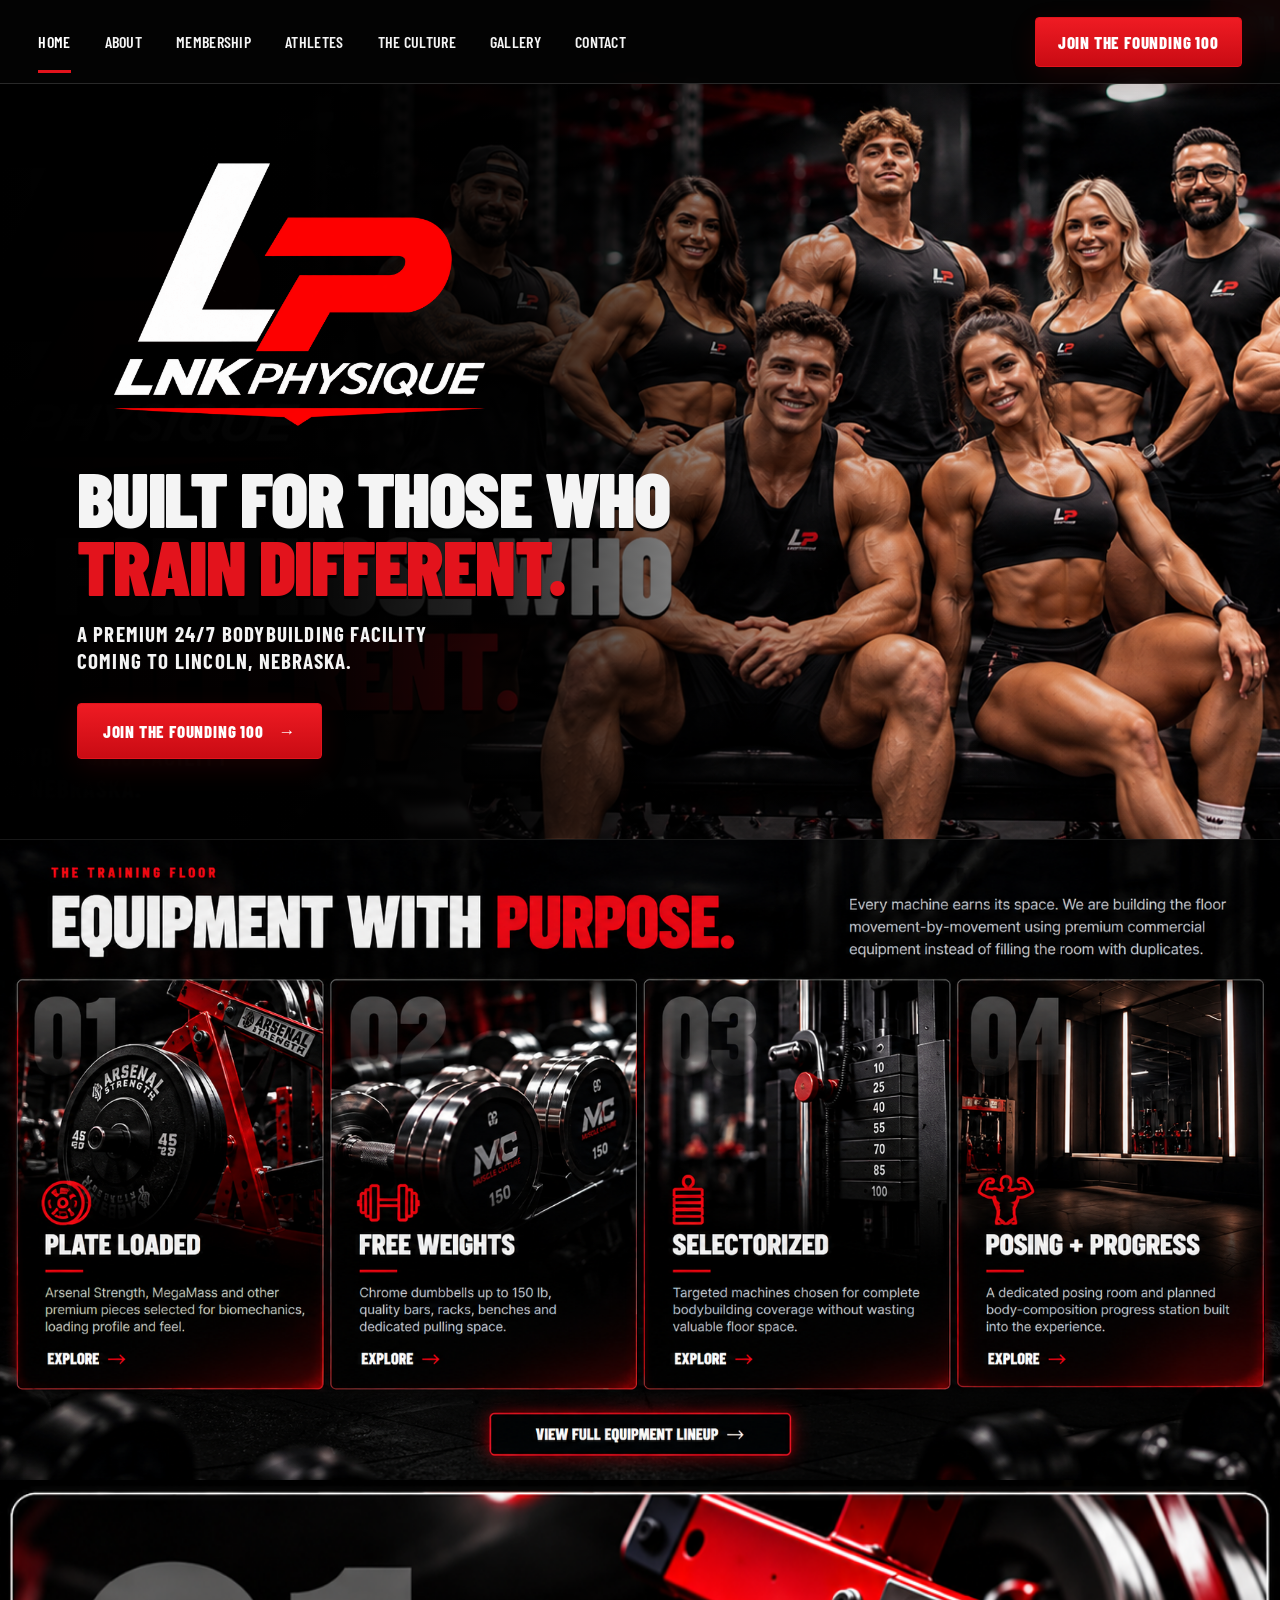
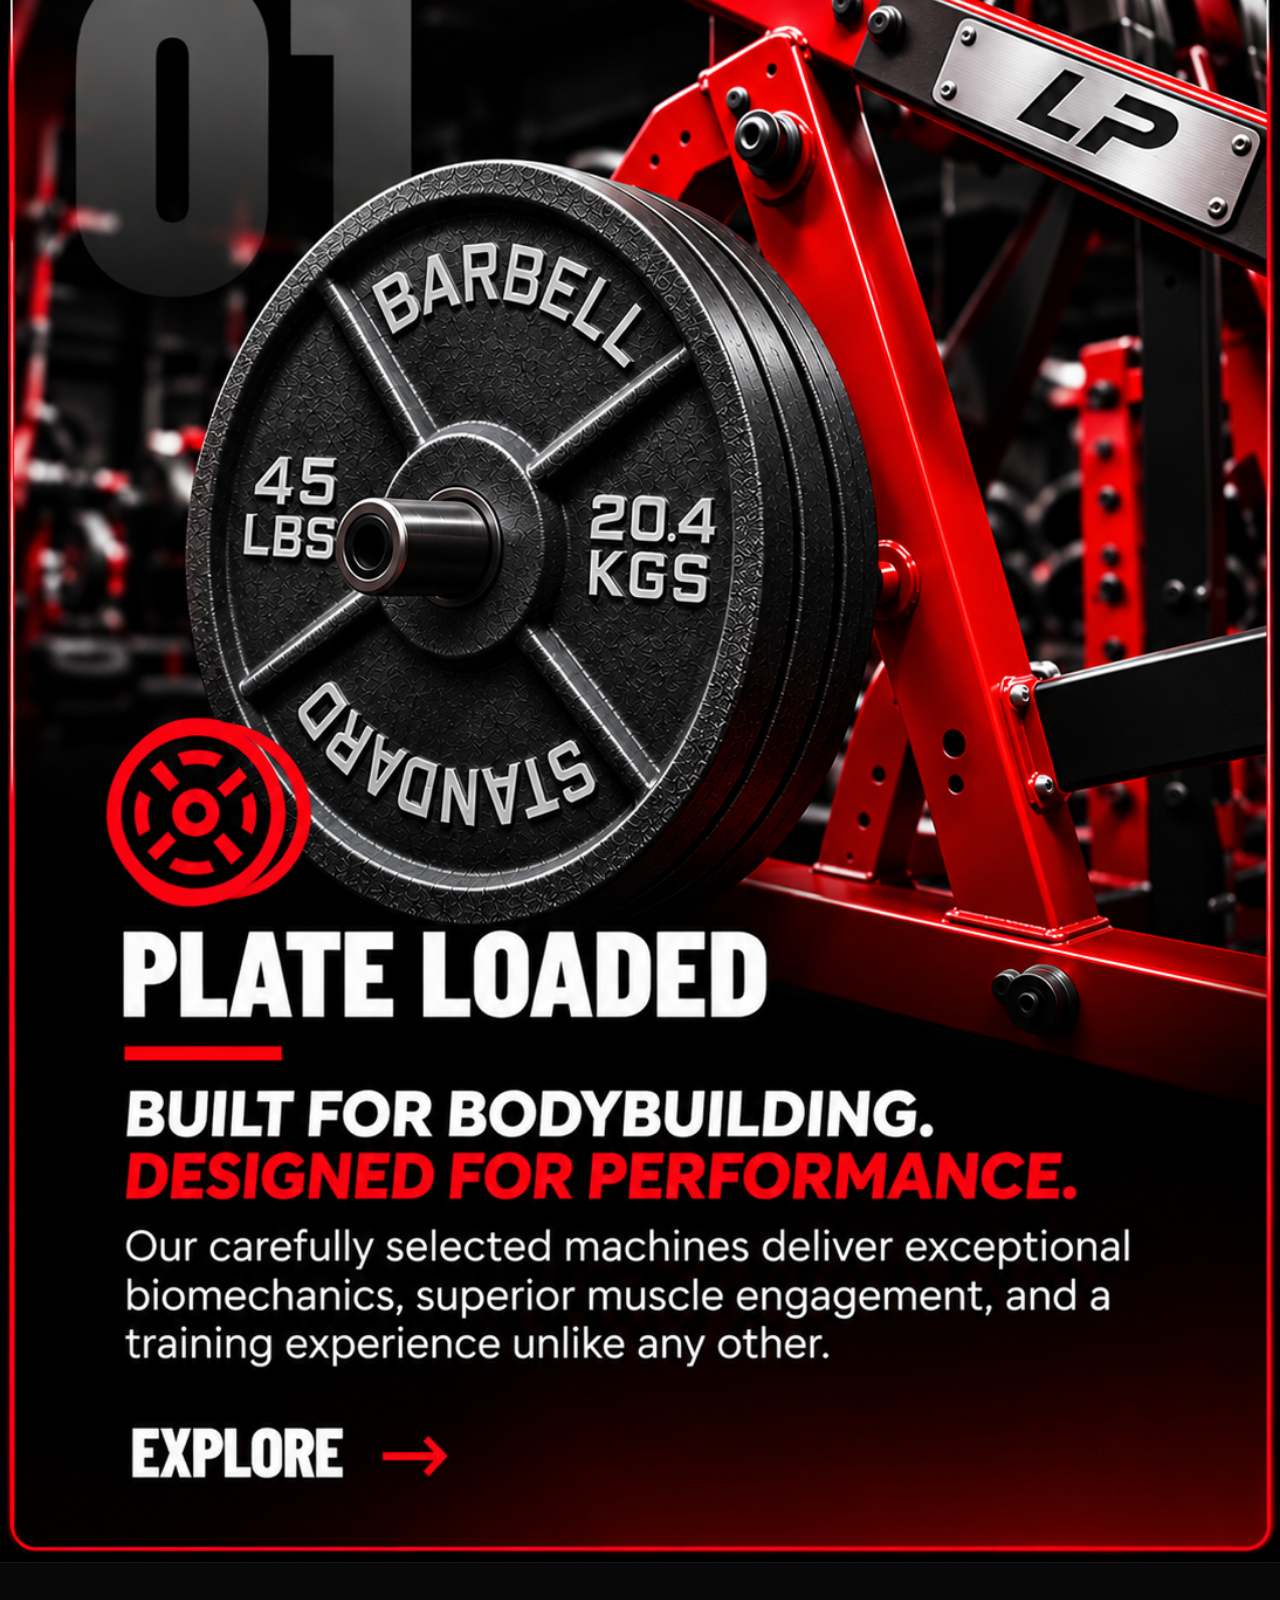
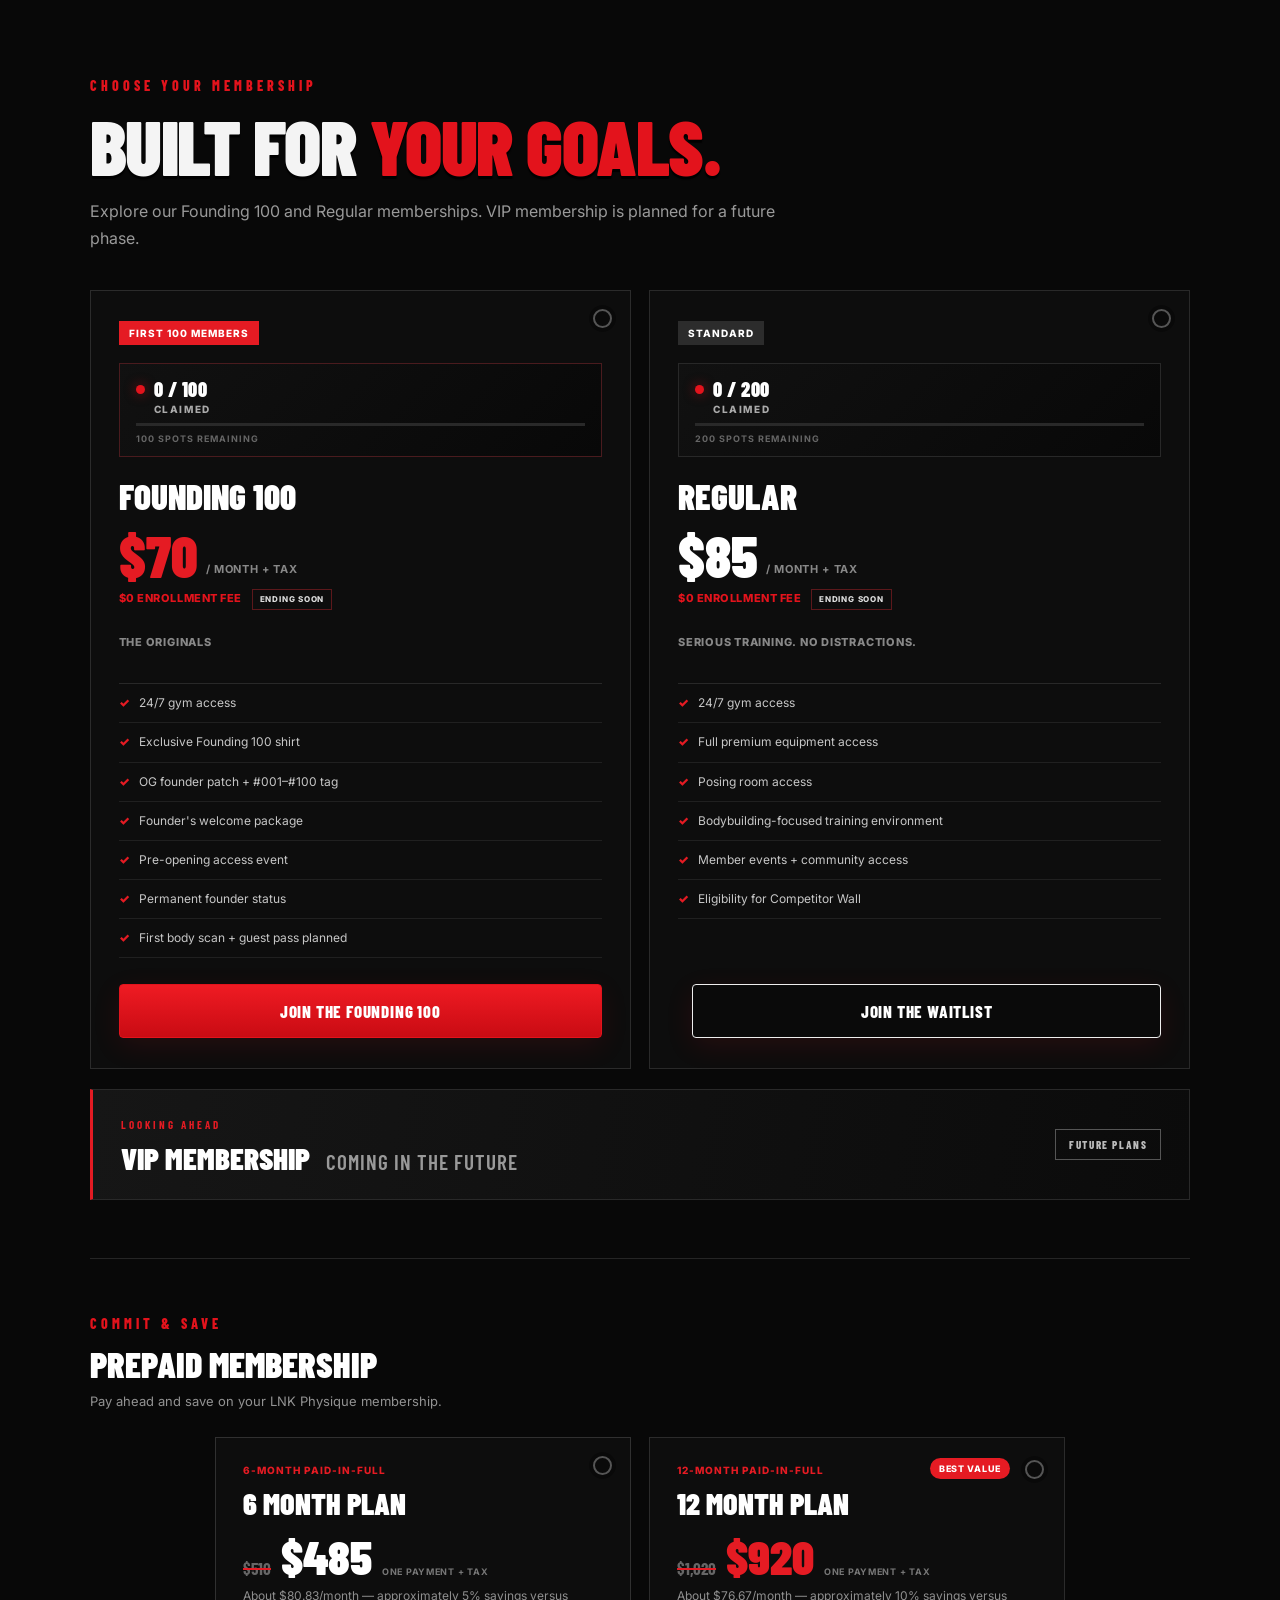
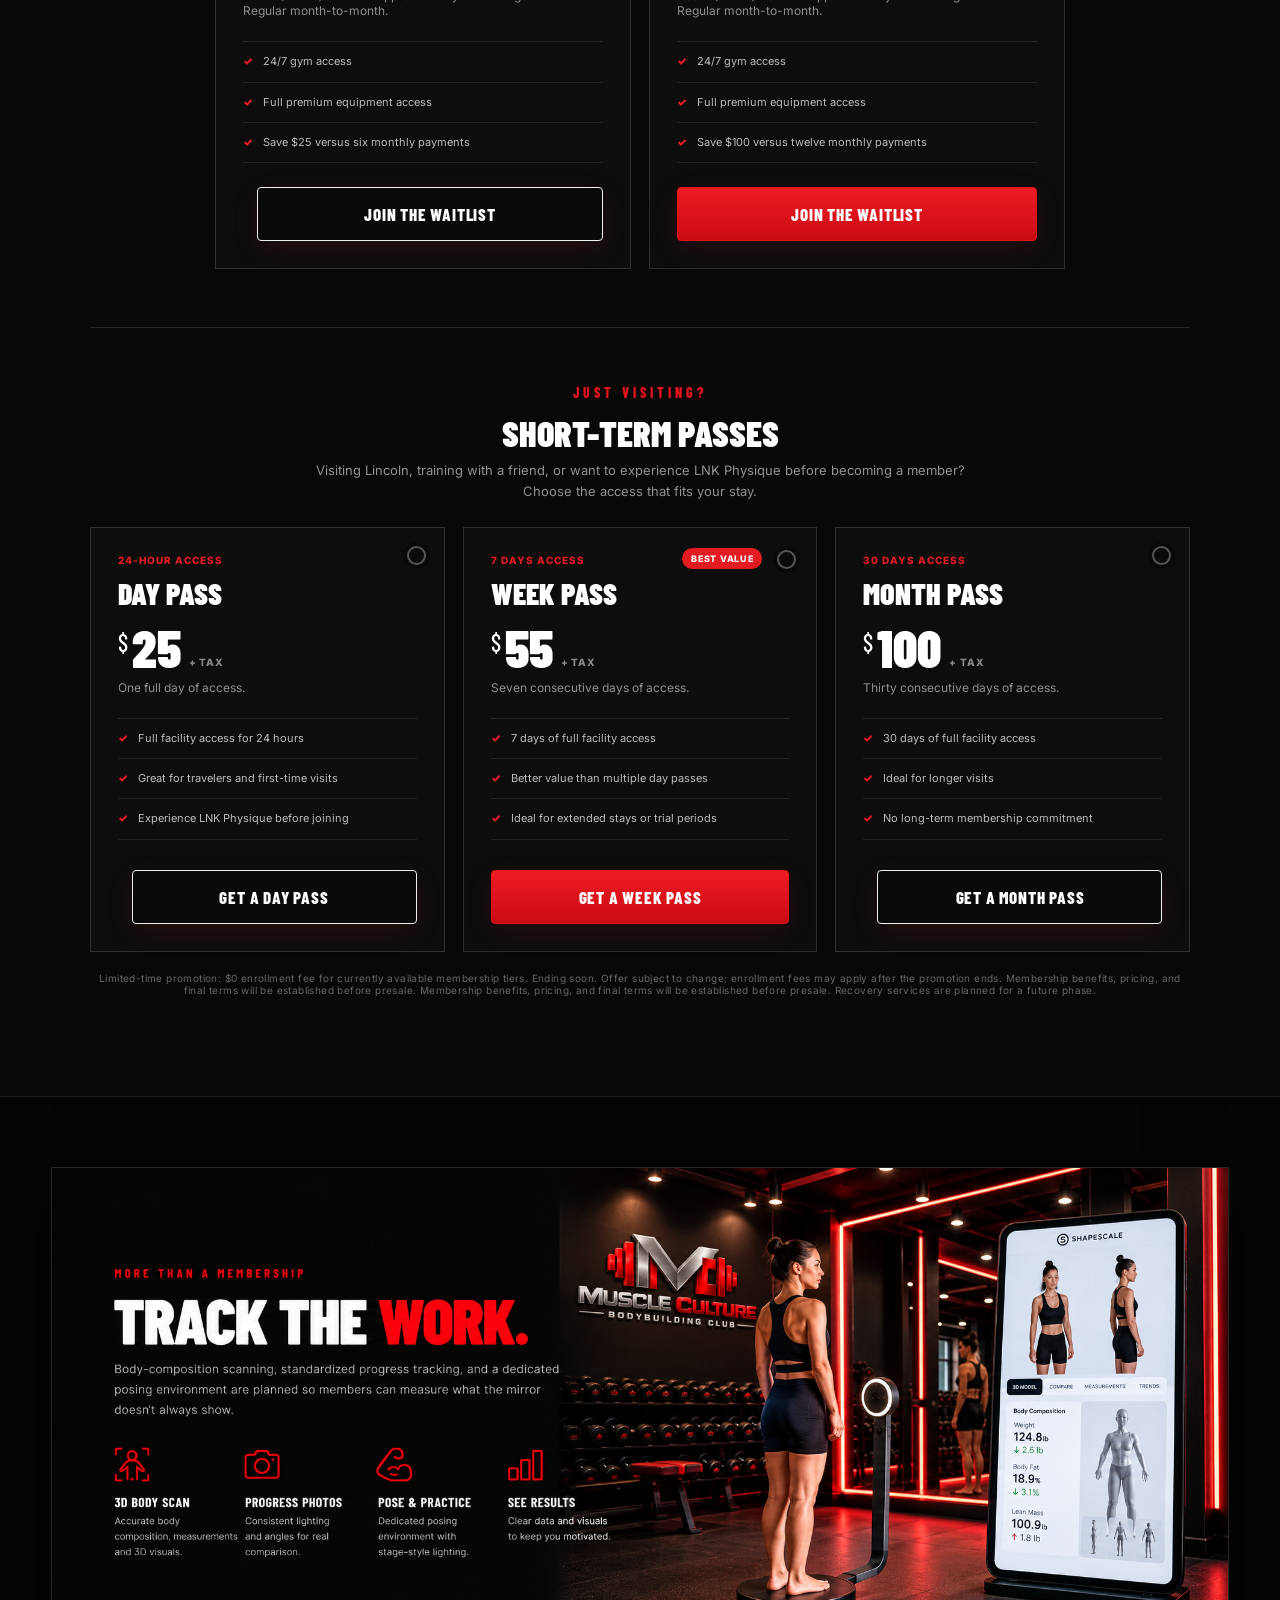
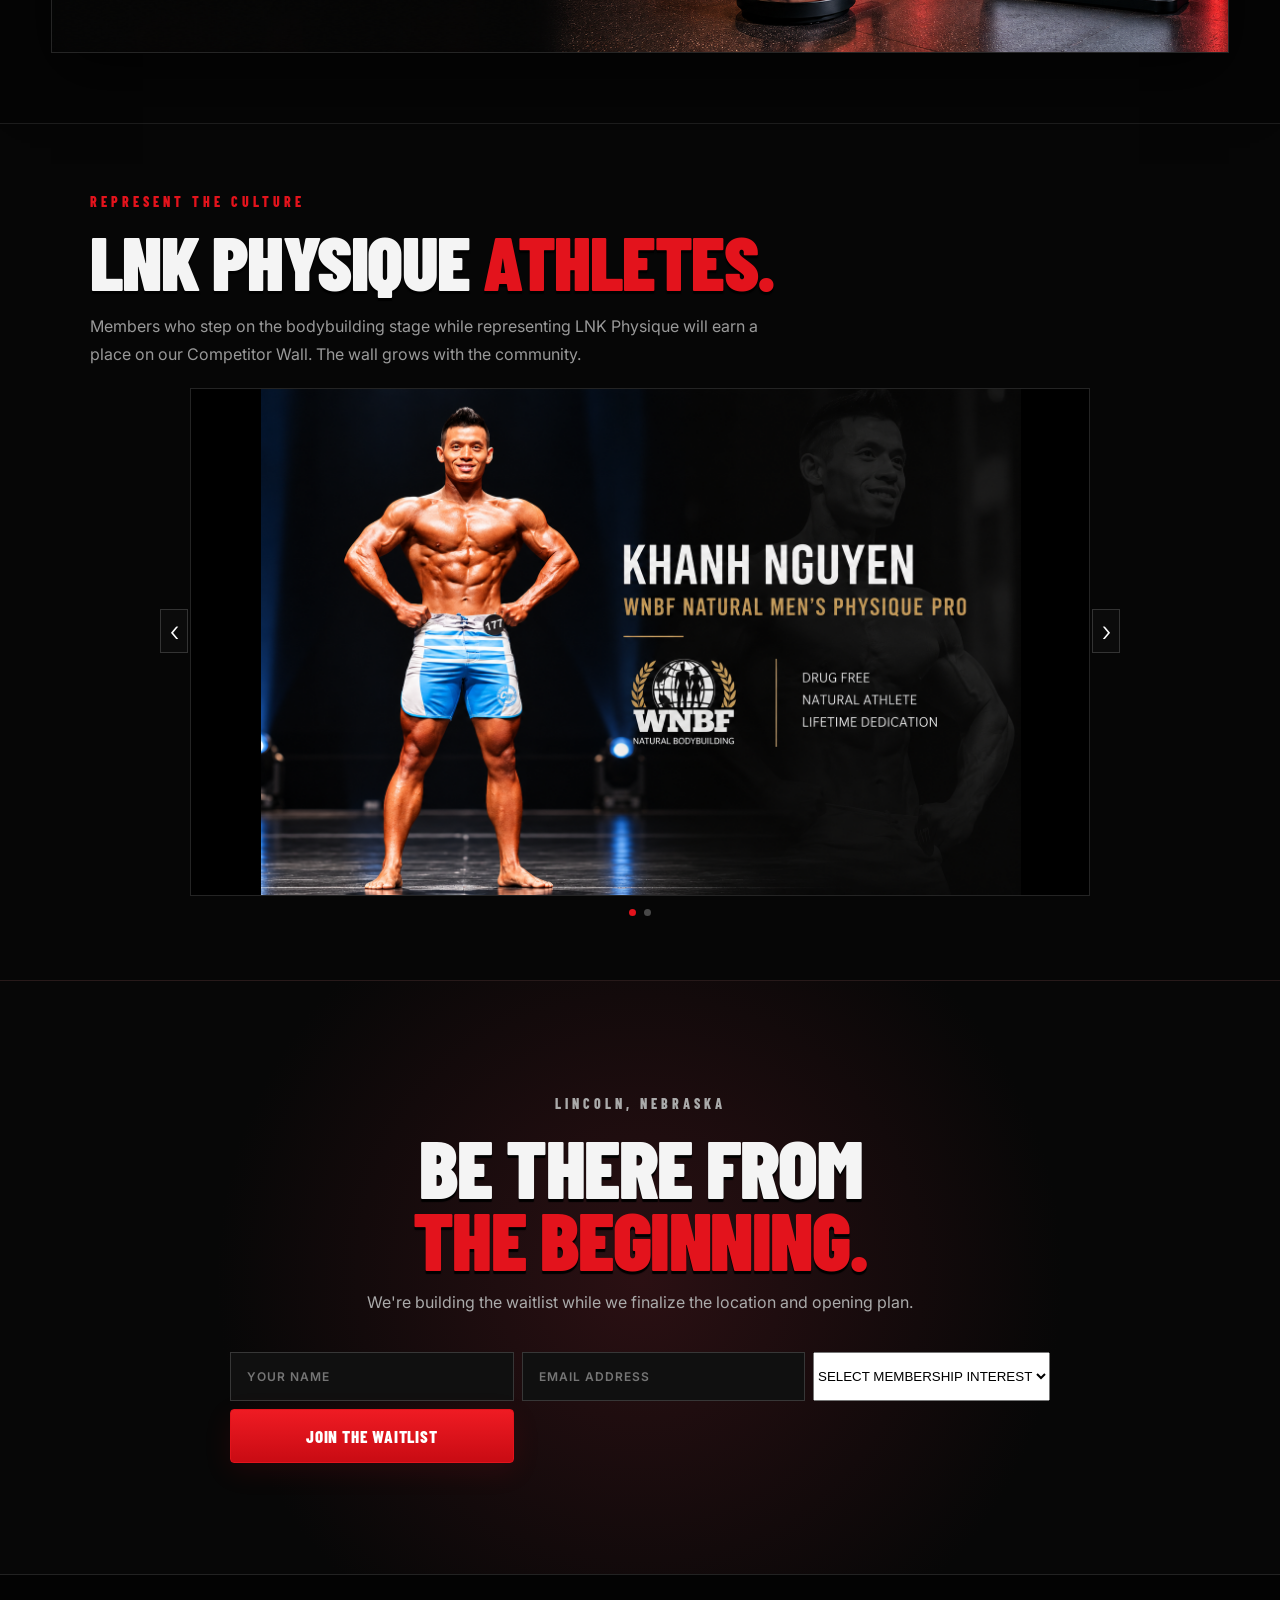
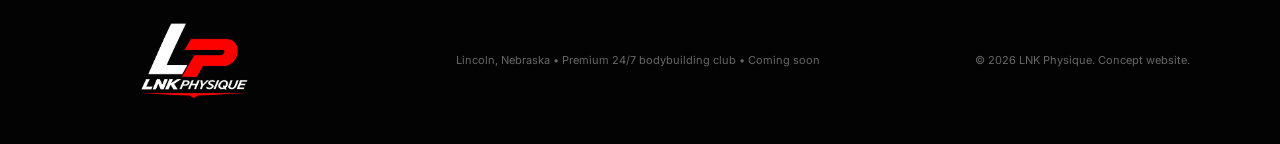
==== index.html @ 3238f073 "Overlay only the Plate Loaded card without replacing the equipment showcase" ====
<!doctype html>
<html lang="en">
<head>
  <meta charset="UTF-8" />
  <meta name="viewport" content="width=device-width, initial-scale=1.0" />
  <meta name="description" content="LNK Physique Bodybuilding Club — a premium 24/7 bodybuilding gym coming to Lincoln, Nebraska." />
  <title>LNK Physique | Bodybuilding Club</title>
  <link rel="preconnect" href="https://fonts.googleapis.com">
  <link rel="preconnect" href="https://fonts.gstatic.com" crossorigin>
  <link href="https://fonts.googleapis.com/css2?family=Barlow+Condensed:wght@500;600;700;800;900&family=Inter:wght@400;500;600;700&display=swap" rel="stylesheet">
  <link rel="stylesheet" href="styles.css" />
</head>
<body>
<svg xmlns="http://www.w3.org/2000/svg" width="0" height="0" aria-hidden="true" focusable="false" style="position:absolute;overflow:hidden"><defs><filter id="lnk-logo-colors" color-interpolation-filters="sRGB"><feColorMatrix type="matrix" values="0 0 0 0 1  -2 0 0 0 1  -2 0 0 0 1  0 0 0 1 0"/></filter></defs></svg>
<header class="nav">

  <nav><a class="active" href="index.html#top">HOME</a><a href="index.html#about">ABOUT</a><a href="index.html#founders">MEMBERSHIP</a><a href="index.html#athletes">ATHLETES</a><a href="culture.html">THE CULTURE</a><a href="gallery.html">GALLERY</a><a href="index.html#contact">CONTACT</a></nav>
  <a class="btn btn-nav" href="#founders">JOIN THE FOUNDING 100</a>
  <button class="mobile-menu-toggle" type="button" aria-label="Open navigation menu" aria-expanded="false" aria-controls="mobile-navigation"><span></span><span></span><span></span></button>
</header>
  <div class="mobile-nav" id="mobile-navigation" aria-hidden="true"><a href="index.html#top">HOME</a><a href="index.html#about">ABOUT</a><a href="index.html#founders">MEMBERSHIP</a><a href="index.html#athletes">ATHLETES</a><a href="culture.html">THE CULTURE</a><a href="gallery.html">GALLERY</a><a href="index.html#contact">CONTACT</a><a class="mobile-nav-cta" href="index.html#founders">JOIN THE FOUNDING 100</a></div>


<main id="top">
<section class="hero">
  <div class="hero-overlay"></div>
  <div class="hero-content">
    <div class="hero-brand"><img class="hero-brand-logo" src="assets/LNK%20Physique%20LP%20Logo%20with%20Red%20Swoosh.png" alt="LNK Physique Bodybuilding Club"></div>
    <h1>BUILT FOR THOSE WHO<br><span>TRAIN DIFFERENT.</span></h1>
    <p class="hero-sub">A PREMIUM 24/7 BODYBUILDING FACILITY<br>COMING TO LINCOLN, NEBRASKA.</p>
    <div class="actions"><a class="btn" href="#founders">JOIN THE FOUNDING 100 <b>→</b></a></div>
  </div>
</section>



<span id="about" aria-hidden="true"></span>

<section id="equipment" class="equipment-mockup-section">
  <a class="equipment-mockup-link" href="equipment.html" aria-label="View full LNK Physique equipment lineup">
    <img src="assets/equipment-showcase-mockup.png" alt="LNK Physique Equipment With Purpose showcase">
    <img class="equipment-plate-poster-overlay" src="assets/Plate-Loaded%20Performance%20Poster.png" alt="Plate Loaded — Built for Bodybuilding. Designed for Performance.">
  </a>
</section>

<section id="founders" class="memberships section">
  <div class="membership-heading">
    <p class="eyebrow">CHOOSE YOUR MEMBERSHIP</p>
    <h2>BUILT FOR <span>YOUR GOALS.</span></h2>
    <p>Explore our Founding 100 and Regular memberships. VIP membership is planned for a future phase.</p>
  </div>

  <div class="membership-cards">
    <article class="membership-card founding-tier selectable-option" data-plan="Founding 100">
      <div class="tier-tag">FIRST 100 MEMBERS</div>
      <div class="capacity-meter"><div class="capacity-count"><span class="capacity-dot"></span><strong>0 / 100</strong></div><span class="capacity-label">CLAIMED</span><div class="capacity-track"><i style="width:0%"></i></div><small>100 SPOTS REMAINING</small></div>
      <h3>FOUNDING 100</h3>
      <div class="tier-price"><strong>$70</strong><span>/ MONTH + TAX</span></div>
      <p class="enrollment-fee founder-waiver">$0 ENROLLMENT FEE <span>ENDING SOON</span></p>
      <p class="tier-sub">THE ORIGINALS</p>
      <div class="tier-benefits">
        <p>24/7 gym access</p>
        
        <p>Exclusive Founding 100 shirt</p>
        <p>OG founder patch + #001–#100 tag</p>
        <p>Founder's welcome package</p>
        <p>Pre-opening access event</p>
        <p>Permanent founder status</p>
        <p>First body scan + guest pass planned</p>
      </div>
      <a class="btn plan-cta" href="#contact" data-plan="Founding 100">JOIN THE FOUNDING 100</a>
    </article>

    <article class="membership-card selectable-option" data-plan="Regular">
      <div class="tier-tag neutral">STANDARD</div>
      <div class="capacity-meter"><div class="capacity-count"><span class="capacity-dot"></span><strong>0 / 200</strong></div><span class="capacity-label">CLAIMED</span><div class="capacity-track"><i style="width:0%"></i></div><small>200 SPOTS REMAINING</small></div>
      <h3>REGULAR</h3>
      <div class="tier-price"><strong>$85</strong><span>/ MONTH + TAX</span></div>
      <p class="enrollment-fee founder-waiver">$0 ENROLLMENT FEE <span>ENDING SOON</span></p>
      <p class="tier-sub">SERIOUS TRAINING. NO DISTRACTIONS.</p>
      <div class="tier-benefits">
        <p>24/7 gym access</p>
        <p>Full premium equipment access</p>
        <p>Posing room access</p>
        <p>Bodybuilding-focused training environment</p>
        <p>Member events + community access</p>
        <p>Eligibility for Competitor Wall</p>
      </div>
      <a class="btn btn-ghost plan-cta" href="#contact" data-plan="Regular">JOIN THE WAITLIST</a>
    </article>

  </div>
  <div class="vip-future-strip" aria-label="VIP membership future plans">
    <div class="vip-future-copy">
      <span class="vip-future-label">LOOKING AHEAD</span>
      <h3>VIP MEMBERSHIP <span>COMING IN THE FUTURE</span></h3>
    </div>
    <span class="vip-future-status">FUTURE PLANS</span>
  </div>
  <div class="prepaid-section">
    <div class="subsection-heading">
      <p class="eyebrow">COMMIT &amp; SAVE</p>
      <h3>PREPAID MEMBERSHIP</h3>
      <p>Pay ahead and save on your LNK Physique membership.</p>
    </div>
    <div class="prepaid-cards">
      <article class="prepaid-card selectable-option" data-plan="6 Month Plan">
        <span class="plan-kicker">6-MONTH PAID-IN-FULL</span>
        <h4>6 MONTH PLAN</h4>
        <div class="prepaid-price"><span class="was-price">$510</span><strong>$485</strong><small>ONE PAYMENT + TAX</small></div>
        <p>About $80.83/month — approximately 5% savings versus Regular month-to-month.</p>
        <div class="mini-benefits"><p>24/7 gym access</p><p>Full premium equipment access</p><p>Save $25 versus six monthly payments</p></div>
        <a class="btn btn-ghost plan-cta" href="#contact" data-plan="6 Month Plan">JOIN THE WAITLIST</a>
      </article>
      <article class="prepaid-card featured-prepaid selectable-option" data-plan="12 Month Plan">
        <span class="best-value">BEST VALUE</span>
        <span class="plan-kicker">12-MONTH PAID-IN-FULL</span>
        <h4>12 MONTH PLAN</h4>
        <div class="prepaid-price"><span class="was-price">$1,020</span><strong>$920</strong><small>ONE PAYMENT + TAX</small></div>
        <p>About $76.67/month — approximately 10% savings versus Regular month-to-month.</p>
        <div class="mini-benefits"><p>24/7 gym access</p><p>Full premium equipment access</p><p>Save $100 versus twelve monthly payments</p></div>
        <a class="btn plan-cta" href="#contact" data-plan="12 Month Plan">JOIN THE WAITLIST</a>
      </article>
    </div>
  </div>

  <div class="passes-section">
    <div class="subsection-heading centered">
      <p class="eyebrow">JUST VISITING?</p>
      <h3>SHORT-TERM PASSES</h3>
      <p>Visiting Lincoln, training with a friend, or want to experience LNK Physique before becoming a member? Choose the access that fits your stay.</p>
    </div>
    <div class="pass-cards">
      <article class="pass-card selectable-option" data-plan="Day Pass">
        <span class="plan-kicker">24-HOUR ACCESS</span>
        <h4>DAY PASS</h4>
        <div class="pass-price"><sup>$</sup><strong>25</strong><small>+ TAX</small></div>
        <p>One full day of access.</p>
        <div class="mini-benefits"><p>Full facility access for 24 hours</p><p>Great for travelers and first-time visits</p><p>Experience LNK Physique before joining</p></div>
        <a class="btn btn-ghost" href="#contact">GET A DAY PASS</a>
      </article>
      <article class="pass-card featured-pass selectable-option" data-plan="Week Pass">
        <span class="best-value">BEST VALUE</span>
        <span class="plan-kicker">7 DAYS ACCESS</span>
        <h4>WEEK PASS</h4>
        <div class="pass-price"><sup>$</sup><strong>55</strong><small>+ TAX</small></div>
        <p>Seven consecutive days of access.</p>
        <div class="mini-benefits"><p>7 days of full facility access</p><p>Better value than multiple day passes</p><p>Ideal for extended stays or trial periods</p></div>
        <a class="btn" href="#contact">GET A WEEK PASS</a>
      </article>
      <article class="pass-card selectable-option" data-plan="Month Pass">
        <span class="plan-kicker">30 DAYS ACCESS</span>
        <h4>MONTH PASS</h4>
        <div class="pass-price"><sup>$</sup><strong>100</strong><small>+ TAX</small></div>
        <p>Thirty consecutive days of access.</p>
        <div class="mini-benefits"><p>30 days of full facility access</p><p>Ideal for longer visits</p><p>No long-term membership commitment</p></div>
        <a class="btn btn-ghost" href="#contact">GET A MONTH PASS</a>
      </article>
    </div>
  </div>

  <p class="membership-disclaimer">Limited-time promotion: $0 enrollment fee for currently available membership tiers. Ending soon. Offer subject to change; enrollment fees may apply after the promotion ends. Membership benefits, pricing, and final terms will be established before presale. Membership benefits, pricing, and final terms will be established before presale. Recovery services are planned for a future phase.</p>
</section>

<section class="progress-showcase" aria-label="LNK Physique Progress Station">
  <img src="progress-station.png" alt="LNK Physique Progress Station concept featuring 3D body scanning, progress photos, posing practice, and results tracking">
</section>

<section id="athletes" class="athletes section athlete-feature-section">
  <p class="eyebrow">REPRESENT THE CULTURE</p>
  <h2>LNK PHYSIQUE <span>ATHLETES.</span></h2>
  <p class="athlete-intro">Members who step on the bodybuilding stage while representing LNK Physique will earn a place on our Competitor Wall. The wall grows with the community.</p>
  <div class="athlete-carousel" aria-label="LNK Physique athletes">
    <button class="athlete-arrow athlete-prev" type="button" aria-label="Previous athlete">‹</button>
    <div class="athlete-slides">
      <article class="athlete-slide active">
        <img src="assets/khanh-nguyen-athlete-banner.png" alt="Khanh Nguyen — WNBF Natural Men's Physique Pro">
      </article>
      <article class="athlete-slide">
        <img src="assets/gannon-pokorney-athlete-banner.png" alt="Gannon Pokorney — OCB Natural Classic Physique Pro">
      </article>
    </div>
    <button class="athlete-arrow athlete-next" type="button" aria-label="Next athlete">›</button>
    <div class="athlete-dots" aria-label="Athlete slide navigation"></div>
  </div>
</section>

<section id="contact" class="cta section">
  <p class="eyebrow">LINCOLN, NEBRASKA</p><h2>BE THERE FROM<br><span>THE BEGINNING.</span></h2>
  <p>We're building the waitlist while we finalize the location and opening plan.</p>
  <form id="waitlist">
    <input type="text" name="name" placeholder="YOUR NAME" required>
    <input type="email" name="email" placeholder="EMAIL ADDRESS" required>
    <select id="membership-interest" name="membership_interest" required aria-label="Membership interest">
      <option value="">SELECT MEMBERSHIP INTEREST</option>
      <option value="Founding 100">FOUNDING 100 — $70/MONTH</option>
      <option value="Regular">REGULAR — $85/MONTH</option>
      <!-- VIP membership temporarily hidden; restore this option when VIP launches. -->
      <!-- <option value="VIP">VIP — $100/MONTH</option> -->
      <option value="6 Month Plan">6-MONTH PREPAID — $485</option>
      <option value="12 Month Plan">12-MONTH PREPAID — $920</option>
      <option value="Not Sure Yet">NOT SURE YET</option>
    </select>
    <button class="btn" type="submit">JOIN THE WAITLIST</button>
  </form>
  <p id="form-message" class="fine"></p>
</section>
</main>

<footer>
  <a class="logo-lockup" href="#top" aria-label="LNK Physique home"><img class="footer-logo" src="assets/LNK%20Physique%20LP%20Logo%20with%20Red%20Swoosh.png" alt="LNK Physique"></a>
  <p>Lincoln, Nebraska • Premium 24/7 bodybuilding club • Coming soon</p>
  <p>© <span id="year"></span> LNK Physique. Concept website.</p>
</footer>
<script src="script.js"></script>
</body></html>
---- styles.css ----
:root{--red:#e3131c;--red2:#a40008;--black:#050505;--panel:#0c0c0c;--white:#f4f4f4;--muted:#a7a7a7}*{box-sizing:border-box}html{scroll-behavior:smooth}body{margin:0;background:var(--black);color:var(--white);font-family:Inter,Arial,sans-serif}a{color:inherit;text-decoration:none}.nav{height:84px;padding:0 3vw;display:flex;align-items:center;justify-content:space-between;position:fixed;top:0;width:100%;z-index:50;background:rgba(4,4,4,.94);backdrop-filter:blur(12px);border-bottom:1px solid #292929}.logo-lockup{display:flex;align-items:center;gap:9px}.logo-mark{width:82px;height:48px}.logo-type b{display:block;font:800 19px "Barlow Condensed";letter-spacing:.7px}.logo-type em{font-style:normal;color:var(--red)}.logo-type small{display:block;font:700 8px Inter;letter-spacing:3px;color:#ddd;text-align:center}.nav nav{display:flex;align-items:center;height:100%;gap:34px;font:600 16px "Barlow Condensed";letter-spacing:.3px}.nav nav a{height:100%;display:flex;align-items:center;position:relative}.nav nav a:hover,.nav nav a.active{color:#fff}.nav nav a.active:after,.nav nav a:hover:after{content:"";position:absolute;height:3px;background:var(--red);bottom:10px;left:0;right:0}.btn{display:inline-flex;align-items:center;justify-content:center;gap:15px;border:1px solid var(--red);background:linear-gradient(#ef1b23,#c90b13);color:#fff;padding:16px 25px;font:800 17px "Barlow Condensed";letter-spacing:.8px;border-radius:4px;cursor:pointer;box-shadow:0 8px 28px #e3131c1c}.btn:hover{filter:brightness(1.12)}.btn-nav{padding:14px 22px}.btn-ghost{background:#090909c7;border-color:#eee;margin-left:14px}.hero{min-height:705px;padding:140px 6vw 80px;position:relative;display:flex;align-items:center;background-image:linear-gradient(90deg,rgba(0,0,0,.97) 0%,rgba(0,0,0,.9) 31%,rgba(0,0,0,.43) 62%,rgba(0,0,0,.18) 100%),url("https://images.unsplash.com/photo-1534438327276-14e5300c3a48?auto=format&fit=crop&w=1800&q=88");background-size:cover;background-position:center}.hero:after{content:"DISCIPLINE\A BUILDS\A FREEDOM";white-space:pre;position:absolute;right:5vw;top:170px;padding:26px 30px;border-left:5px solid var(--red);background:#05050580;color:#d5d5d5;font:900 48px/.9 "Barlow Condensed";letter-spacing:1px;transform:rotate(-1deg);text-shadow:0 3px 0 #111}.hero-content{position:relative;z-index:2;max-width:760px}.hero-brand{display:flex;align-items:center;margin-bottom:25px}.hero-logo{width:210px;height:100px}.hero-brand>div{margin-left:-7px}.hero-brand strong{display:block;font:900 45px/.85 "Barlow Condensed";letter-spacing:1px}.hero-brand strong span{color:var(--red)}.hero-brand small{display:block;font:700 12px Inter;letter-spacing:6px;text-align:center;margin-top:9px}.hero h1,.section h2,.about h2{font:900 clamp(58px,6vw,94px)/.88 "Barlow Condensed";letter-spacing:-1.5px;margin:18px 0;text-transform:uppercase;text-shadow:0 3px 1px #000}.hero h1 span,.section h2 span,.about h2 span{color:var(--red)}.hero-sub{font:700 21px/1.3 "Barlow Condensed";letter-spacing:1.2px}.actions{margin-top:28px}.feature-strip{min-height:105px;background:#050505;border-top:1px solid #2b2b2b;border-bottom:1px solid #2b2b2b;display:grid;grid-template-columns:repeat(6,1fr);padding:0 3vw}.feature-strip>div{display:flex;align-items:center;justify-content:center;gap:18px;border-right:1px solid #2b2b2b}.feature-strip>div:last-child{border-right:none}.ico{font-size:31px;color:var(--red);filter:grayscale(1) sepia(1) saturate(8) hue-rotate(325deg)}.feature-strip p{font:600 16px/1.25 "Barlow Condensed";letter-spacing:.8px}.about{display:grid;grid-template-columns:45% 55%;min-height:560px;background:#090909}.about-image{background-image:linear-gradient(90deg,transparent 70%,#090909 100%),url("https://images.unsplash.com/photo-1581009146145-b5ef050c2e1e?auto=format&fit=crop&w=1000&q=85");background-size:cover;background-position:center 32%;min-height:560px}.about-copy{padding:85px 7vw 70px 4vw;display:flex;flex-direction:column;justify-content:center;background-image:radial-gradient(circle at 50% 45%,#181818 0,#090909 65%)}.about h2{font-size:72px;margin:10px 0 22px}.about-copy>p:last-child{font-size:16px;line-height:1.8;color:#d0d0d0;max-width:760px}.eyebrow{color:var(--red);font:800 14px "Barlow Condensed";letter-spacing:4px;text-transform:uppercase}.section{padding:100px 7vw}.equipment{background:#080808}.section-head{display:flex;justify-content:space-between;align-items:end;gap:60px}.section-head h2{font-size:72px;margin:10px 0}.section-head>p{max-width:450px;color:#aaa;line-height:1.7}.cards{display:grid;grid-template-columns:repeat(4,1fr);gap:1px;background:#2b2b2b;margin-top:52px;border:1px solid #2b2b2b}.cards article{background:linear-gradient(145deg,#141414,#0a0a0a);padding:36px 28px;min-height:275px;position:relative}.cards article:before{content:"";position:absolute;top:0;left:0;width:0;height:3px;background:var(--red);transition:.25s}.cards article:hover:before{width:100%}.cards article>span{color:var(--red);font:800 13px Inter}.cards h3{font:800 30px "Barlow Condensed";margin-top:55px}.cards p{color:#8f8f8f;line-height:1.65;font-size:14px}.founders{display:grid;grid-template-columns:.75fr 1fr 1fr;gap:55px;align-items:center;background:radial-gradient(circle at 15% 50%,#251014 0,#090909 42%,#050505 100%);border-top:1px solid #242424;border-bottom:1px solid #242424}.founder-badge{text-align:center;border:1px solid #3a181a;padding:30px;background:#090909}.founder-badge span,.founder-badge small{display:block;font:800 13px "Barlow Condensed";letter-spacing:4px;color:#aaa}.founder-badge strong{display:block;font:900 120px/.9 "Barlow Condensed";color:var(--red)}.founder-copy h2{font-size:75px}.founder-copy>p{color:#aaa;line-height:1.7}.price{display:flex;align-items:center;gap:15px;margin:22px 0}.price strong{font:900 66px "Barlow Condensed";color:var(--red)}.price span{font:700 12px/1.6 Inter;color:#aaa;letter-spacing:1px}.fine{font-size:11px!important;color:#777!important}.benefits{border-left:1px solid #333;padding-left:45px}.benefits h3{font:800 26px "Barlow Condensed";letter-spacing:1px}.benefits p{border-bottom:1px solid #252525;padding:12px 0;color:#bbb;font-size:14px}.progress{display:grid;grid-template-columns:1fr 1fr;gap:90px;align-items:center;background:#090909}.progress h2{font-size:75px}.progress>div>p:last-child{color:#999;line-height:1.8}.progress-box{border:1px solid #333;padding:55px;background:linear-gradient(145deg,#161616,#090909);box-shadow:inset 5px 0 0 var(--red)}.progress-box span,.progress-box small{display:block;color:#777;letter-spacing:2px;font-size:11px}.progress-box strong{display:block;font:900 68px/.85 "Barlow Condensed";margin:30px 0;color:#eee}.athletes{background:#060606}.athletes h2{font-size:76px}.athlete-intro{max-width:700px;color:#999;line-height:1.7}.athlete-grid{display:grid;grid-template-columns:repeat(3,1fr);gap:16px;margin-top:45px}.athlete-grid div{height:410px;background:linear-gradient(150deg,#202020,#090909);display:flex;flex-direction:column;align-items:center;justify-content:center;border:1px solid #282828;position:relative;overflow:hidden}.athlete-grid div:after{content:"MC";font:900 190px "Barlow Condensed";position:absolute;color:#ffffff05}.athlete-grid span{font:900 30px "Barlow Condensed";color:#555;z-index:1}.athlete-grid small{font:700 11px Inter;color:var(--red);letter-spacing:2px;margin-top:20px;z-index:1}.cta{text-align:center;background:radial-gradient(circle,#2b1013,#070707 60%);border-top:1px solid #281a1a}.cta h2{font-size:82px}.cta>p{color:#aaa}.cta form{max-width:820px;margin:40px auto 0;display:grid;grid-template-columns:1fr 1fr auto;gap:8px}.cta input{background:#101010;border:1px solid #373737;color:white;padding:16px;font:600 12px Inter;letter-spacing:1px}footer{padding:42px 7vw;display:flex;align-items:center;justify-content:space-between;border-top:1px solid #222;color:#666;font-size:11px;background:#030303}footer .logo-type b{font-size:20px}footer .logo-type em{color:var(--red)}@media(max-width:1100px){.nav nav{gap:18px}.hero:after{display:none}.feature-strip{grid-template-columns:repeat(3,1fr)}.feature-strip>div{min-height:88px;border-bottom:1px solid #222}.about{grid-template-columns:40% 60%}.cards{grid-template-columns:1fr 1fr}.founders{grid-template-columns:1fr 1.2fr}.benefits{grid-column:1/-1;border-left:0;padding-left:0}}@media(max-width:800px){.nav nav,.btn-nav{display:none}.nav{height:74px}.logo-mark{width:67px}.hero{min-height:650px;padding:115px 6vw 60px;background-position:62% center}.hero-brand{display:none}.hero h1{font-size:56px}.hero-sub{font-size:18px}.feature-strip{grid-template-columns:1fr 1fr}.about{display:block}.about-image{min-height:380px;background-position:center}.about-copy{padding:60px 6vw}.section{padding:75px 6vw}.section-head,.progress{display:block}.founders{display:block}.founder-badge{margin-bottom:40px}.benefits{margin-top:40px}.athlete-grid{grid-template-columns:1fr}.cta form{grid-template-columns:1fr}footer{display:block}footer>*{margin-bottom:18px}}@media(max-width:520px){.logo-type b{font-size:16px}.logo-type small{font-size:7px;letter-spacing:2px}.hero{padding-top:105px}.hero h1{font-size:46px}.hero-sub{font-size:16px}.actions .btn{display:flex;width:100%;margin:8px 0}.feature-strip{grid-template-columns:1fr 1fr}.feature-strip>div{justify-content:flex-start;padding-left:15px}.feature-strip p{font-size:14px}.about h2,.section h2,.founder-copy h2,.progress h2,.athletes h2,.cta h2{font-size:48px}.cards{grid-template-columns:1fr}.founder-badge strong{font-size:90px}.progress-box strong{font-size:50px}}
/* Final LNK Physique logo asset */
.brand-logo{display:block;width:285px;max-height:70px;object-fit:contain;object-position:left center}
.hero-brand-logo{display:block;width:min(620px,78vw);height:auto;object-fit:contain;object-position:left center}
.hero-brand{margin-bottom:24px}
@media(max-width:800px){.brand-logo{width:235px;max-height:58px}.hero-brand-logo{width:min(500px,90vw)}}
@media(max-width:520px){.brand-logo{width:205px;max-height:52px}}


/* Equipment page */
.equipment-page{padding-top:84px}.equipment-hero{min-height:620px;display:flex;align-items:center;padding:90px 7vw;background:linear-gradient(90deg,#050505 0%,rgba(5,5,5,.93) 38%,rgba(5,5,5,.35) 72%),url("https://images.unsplash.com/photo-1581009146145-b5ef050c2e1e?auto=format&fit=crop&w=1800&q=88") center/cover}.equipment-hero-copy{max-width:790px}.equipment-hero h1{font:900 clamp(62px,7vw,110px)/.84 "Barlow Condensed";letter-spacing:-2px;margin:15px 0 25px}.equipment-hero h1 span{color:var(--red)}.equipment-hero-copy>p:not(.eyebrow){max-width:650px;color:#bbb;font-size:17px;line-height:1.7;margin-bottom:32px}.equipment-stats{display:grid;grid-template-columns:repeat(4,1fr);border-top:1px solid #292929;border-bottom:1px solid #292929;background:#080808}.equipment-stats div{text-align:center;padding:28px 15px;border-right:1px solid #292929}.equipment-stats div:last-child{border-right:0}.equipment-stats strong{display:block;color:var(--red);font:900 30px "Barlow Condensed"}.equipment-stats span{font:700 10px Inter;letter-spacing:1.5px;color:#888}.equipment-intro{padding-bottom:55px}.equipment-catalog{padding:0 7vw 100px}.equipment-category{display:grid;grid-template-columns:90px 1fr 1.15fr;gap:45px;padding:55px 0;border-top:1px solid #292929;align-items:start}.equipment-category:last-child{border-bottom:1px solid #292929}.category-number{font:900 54px "Barlow Condensed";color:#292929}.equipment-category h2{font:900 47px/.95 "Barlow Condensed";margin:8px 0 18px}.equipment-category h2 span{color:var(--red)}.equipment-category>div>p:last-child{color:#8e8e8e;line-height:1.7;max-width:520px}.equipment-category ul{list-style:none;margin:0;padding:0}.equipment-category li{display:flex;justify-content:space-between;gap:20px;padding:15px 0;border-bottom:1px solid #222;font:700 17px "Barlow Condensed";letter-spacing:.3px}.equipment-category li small{color:var(--red);font:700 9px Inter;letter-spacing:1.2px;text-transform:uppercase}.equipment-philosophy{background:radial-gradient(circle at 15% 50%,#251014 0,#090909 43%,#050505 100%)}.equipment-philosophy h2{font-size:80px}.philosophy-grid{display:grid;grid-template-columns:repeat(3,1fr);gap:45px;margin-top:45px}.philosophy-grid p{color:#999;line-height:1.75;border-top:2px solid var(--red);padding-top:22px}.philosophy-grid b{color:#eee;font:800 21px "Barlow Condensed";letter-spacing:.8px}.footer-logo{width:220px;max-height:58px;object-fit:contain}.equipment-page-link{text-align:center;margin-top:34px}
@media(max-width:800px){.equipment-page{padding-top:74px}.equipment-hero{min-height:560px;padding:75px 6vw}.equipment-stats{grid-template-columns:1fr 1fr}.equipment-stats div:nth-child(2){border-right:0}.equipment-stats div{border-bottom:1px solid #292929}.equipment-category{grid-template-columns:55px 1fr;gap:20px}.equipment-category ul{grid-column:2}.philosophy-grid{grid-template-columns:1fr}.equipment-philosophy h2{font-size:58px}}
@media(max-width:520px){.equipment-hero h1{font-size:58px}.equipment-category{display:block}.category-number{font-size:32px;margin-bottom:15px}.equipment-category h2{font-size:40px}.equipment-category ul{margin-top:25px}.equipment-stats strong{font-size:25px}.equipment-stats span{font-size:8px}}

/* Selected equipment showcase */
.selected-showcase{padding:20px 7vw 100px;background:#050505}.selected-heading{max-width:780px;margin-bottom:45px}.selected-heading h2{font:900 clamp(58px,6vw,86px)/.9 "Barlow Condensed";margin:10px 0 18px;text-transform:uppercase}.selected-heading h2 span{color:var(--red)}.selected-heading>p:last-child{color:#929292;line-height:1.7;max-width:680px}.machine-grid{display:grid;grid-template-columns:repeat(3,1fr);gap:18px}.machine-card{background:linear-gradient(150deg,#151515,#090909);border:1px solid #2b2b2b;overflow:hidden;position:relative;transition:transform .25s,border-color .25s}.machine-card:hover{transform:translateY(-5px);border-color:#5a1a1d}.machine-card:before{content:"";height:4px;background:var(--red);position:absolute;left:0;right:0;top:0;z-index:2}.machine-image{height:360px;background:radial-gradient(circle,#f7f7f7 0,#e7e7e7 70%,#cfcfcf 100%);display:flex;align-items:center;justify-content:center;padding:24px}.machine-image img{width:100%;height:100%;object-fit:contain;mix-blend-mode:multiply}.machine-info{padding:28px 28px 32px}.machine-meta{display:flex;justify-content:space-between;gap:15px;align-items:center}.machine-meta span{color:var(--red);font:900 14px "Barlow Condensed";letter-spacing:2px}.machine-meta em{font:700 9px Inter;font-style:normal;color:#777;letter-spacing:1px;text-align:right}.machine-info h3{font:900 34px/.92 "Barlow Condensed";margin:18px 0 15px}.machine-info p{color:#929292;font-size:13px;line-height:1.65;min-height:64px}.selected-tag{margin-top:22px;border-top:1px solid #292929;padding-top:17px;color:#eee;font:800 11px Inter;letter-spacing:1px}.selected-tag::first-letter{color:var(--red)}.equipment-catalog{background:#080808}.equipment-catalog:before{content:"PLANNED + IN DEVELOPMENT";display:block;color:var(--red);font:800 13px "Barlow Condensed";letter-spacing:4px;padding-top:70px;margin-bottom:10px}
@media(max-width:1000px){.machine-grid{grid-template-columns:1fr 1fr}.machine-card:last-child{grid-column:1/-1;max-width:50%}}
@media(max-width:700px){.selected-showcase{padding:15px 6vw 70px}.machine-grid{grid-template-columns:1fr}.machine-card:last-child{grid-column:auto;max-width:none}.machine-image{height:310px}.machine-info h3{font-size:31px}.machine-info p{min-height:0}}

/* Gallery */
.gallery-page{padding-top:84px}.gallery-hero{padding:105px 7vw 90px;background:radial-gradient(circle at 85% 40%,#351014 0,#090909 35%,#050505 68%);border-bottom:1px solid #282828}.gallery-hero h1{font:900 clamp(64px,8vw,115px)/.83 "Barlow Condensed";margin:14px 0 25px;letter-spacing:-2px}.gallery-hero h1 span{color:var(--red)}.gallery-hero>p:last-child{max-width:650px;color:#aaa;line-height:1.7}.gallery-content{padding:90px 7vw 110px}.gallery-heading{max-width:720px;margin-bottom:48px}.gallery-heading h2{font:900 76px "Barlow Condensed";margin:5px 0}.gallery-heading>p:last-child{color:#929292;line-height:1.7}.gallery-grid{display:grid;grid-template-columns:repeat(3,1fr);gap:14px}.gallery-grid figure{margin:0;background:#101010;border:1px solid #292929;overflow:hidden}.gallery-grid figure img{width:100%;height:330px;display:block;object-fit:contain;background:#eee;padding:18px}.gallery-grid figcaption{padding:18px 20px;display:flex;flex-direction:column;gap:6px}.gallery-grid figcaption b,.gallery-placeholder strong{color:var(--red);font:800 12px "Barlow Condensed";letter-spacing:2px}.gallery-grid figcaption span,.gallery-placeholder span{color:#aaa;font-size:12px}.gallery-placeholder{min-height:260px;border:1px dashed #383838;background:linear-gradient(145deg,#121212,#080808);display:flex;flex-direction:column;justify-content:center;align-items:center;gap:10px;text-align:center}.gallery-placeholder:before{content:"+";font:300 50px Inter;color:#3b3b3b}@media(max-width:900px){.gallery-grid{grid-template-columns:1fr 1fr}}@media(max-width:600px){.gallery-page{padding-top:74px}.gallery-hero{padding:75px 6vw 65px}.gallery-grid{grid-template-columns:1fr}.gallery-content{padding:65px 6vw 80px}.gallery-grid figure img{height:290px}}

/* Cleaner Instagram-style gallery */
.gallery-hero-clean{padding:95px 7vw 58px;background:#050505;text-align:center;border-bottom:0}.gallery-hero-clean h1{font:900 clamp(64px,8vw,108px)/.85 "Barlow Condensed";margin:10px 0 18px;color:#fff}.gallery-hero-clean>p:last-child{margin:0 auto;color:#777;letter-spacing:.5px}.gallery-content-clean{padding:25px 7vw 105px;max-width:1500px;margin:auto}.gallery-filter{display:flex;justify-content:center;gap:32px;padding:0 0 30px;border-bottom:1px solid #222;margin-bottom:18px;font:800 11px Inter;letter-spacing:1.6px;color:#686868}.gallery-filter span.active{color:#fff}.insta-grid{display:grid;grid-template-columns:repeat(3,1fr);gap:5px}.insta-tile{position:relative;aspect-ratio:1/1;margin:0;overflow:hidden;background:#111;border:0}.insta-tile img{width:100%;height:100%;object-fit:cover;padding:0;background:#e9e9e9;transition:transform .35s ease}.insta-overlay{position:absolute;inset:0;display:flex;flex-direction:column;justify-content:flex-end;padding:24px;background:linear-gradient(transparent 45%,rgba(0,0,0,.82));opacity:0;transition:opacity .25s}.insta-tile:hover img{transform:scale(1.025)}.insta-tile:hover .insta-overlay{opacity:1}.insta-overlay span{color:var(--red);font:800 10px Inter;letter-spacing:1.5px}.insta-overlay strong{font:800 20px "Barlow Condensed";margin-top:4px}.insta-empty{aspect-ratio:1/1;background:linear-gradient(135deg,#0e0e0e,#171717);display:flex;align-items:center;justify-content:center;border:1px solid #1c1c1c}.insta-empty span{font:800 13px "Barlow Condensed";letter-spacing:3px;color:#333}.gallery-content-clean+.cta{border-top:1px solid #1f1f1f}@media(max-width:700px){.gallery-hero-clean{padding:70px 6vw 42px}.gallery-content-clean{padding:15px 3px 70px}.gallery-filter{gap:18px;overflow:auto;justify-content:flex-start;padding:0 15px 22px;white-space:nowrap}.insta-grid{gap:3px}.insta-overlay{padding:12px}.insta-overlay strong{font-size:15px}}

/* Minimal image-only gallery */
.gallery-minimal{padding-top:84px;background:#050505;min-height:80vh}.gallery-content-minimal{padding:18px 5vw 90px;max-width:1600px;margin:auto}.photo-grid{display:grid;grid-template-columns:repeat(3,1fr);gap:3px}.photo-grid figure{margin:0;aspect-ratio:1/1;overflow:hidden;background:#111;border:0}.photo-grid figure img{display:block;width:100%;height:100%;object-fit:cover;padding:0;background:#eee;transition:transform .25s ease}.photo-grid figure:hover img{transform:scale(1.015)}@media(max-width:700px){.gallery-minimal{padding-top:74px}.gallery-content-minimal{padding:3px 0 60px}.photo-grid{gap:2px}}

/* Athlete portrait cards */
.athlete-card{height:410px;background:linear-gradient(150deg,#202020,#090909);border:1px solid #282828;position:relative;overflow:hidden;display:flex;align-items:center;justify-content:center;flex-direction:column}.athlete-card img{width:100%;height:100%;object-fit:cover;object-position:center top;display:block}.athlete-featured:after{display:none}.athlete-caption{position:absolute;left:0;right:0;bottom:0;padding:22px 20px;background:linear-gradient(transparent,rgba(0,0,0,.9));display:flex;flex-direction:column;align-items:flex-start}.athlete-caption strong{font:900 26px "Barlow Condensed";letter-spacing:.5px}.athlete-caption small{font:700 10px Inter;letter-spacing:1.6px;color:var(--red);margin-top:4px}.athlete-placeholder:after{content:"MC";font:900 190px "Barlow Condensed";position:absolute;color:#ffffff05}.athlete-placeholder span,.athlete-placeholder small{z-index:1}.athlete-placeholder span{font:900 30px "Barlow Condensed";color:#555}.athlete-placeholder small{font:700 11px Inter;color:var(--red);letter-spacing:2px;margin-top:20px}

/* Keep athlete competition portraits fully visible */
.athlete-featured{height:520px;background:#000}
.athlete-featured img{width:100%;height:100%;object-fit:contain;object-position:center center;background:#000}
.athlete-featured .athlete-caption{padding:55px 22px 20px;background:linear-gradient(transparent,rgba(0,0,0,.92))}
@media(max-width:700px){.athlete-featured{height:500px}}

/* Athlete card: portrait + dedicated readable identity panel */
.athlete-grid .athlete-featured{height:auto!important;display:block;background:#050505}
.athlete-grid .athlete-photo-wrap{height:520px;width:100%;background:#000;display:flex;align-items:center;justify-content:center;border:0}
.athlete-grid .athlete-photo-wrap:after{display:none}
.athlete-grid .athlete-photo-wrap img{width:100%;height:100%;object-fit:contain;object-position:center;display:block;background:#000}
.athlete-grid .athlete-caption-static{position:relative;left:auto;right:auto;bottom:auto;height:auto;min-height:88px;padding:18px 20px 20px;background:#0a0a0a;border-top:1px solid #292929;display:block;text-align:left}
.athlete-grid .athlete-caption-static:after{display:none}
.athlete-grid .athlete-caption-static strong{display:block;color:#fff;font:900 27px/1 "Barlow Condensed";letter-spacing:.5px}
.athlete-grid .athlete-caption-static small{display:block;color:var(--red);font:700 10px/1.4 Inter;letter-spacing:1.3px;margin-top:8px}
@media(max-width:700px){.athlete-grid .athlete-photo-wrap{height:500px}}

/* Compact athlete wall cards */
.athlete-grid{align-items:start}
.athlete-grid .athlete-card{height:430px!important}
.athlete-grid .athlete-featured{display:grid!important;grid-template-rows:350px 80px;background:#080808!important}
.athlete-grid .athlete-photo-wrap{height:350px!important;width:100%;background:#000!important}
.athlete-grid .athlete-photo-wrap img{width:100%;height:100%;object-fit:contain!important;object-position:center!important}
.athlete-grid .athlete-caption-static{height:80px!important;min-height:80px!important;padding:15px 18px!important;display:flex!important;flex-direction:column!important;align-items:center!important;justify-content:center!important;text-align:center!important;background:#0b0b0b!important}
.athlete-grid .athlete-caption-static strong{font-size:24px!important}
.athlete-grid .athlete-caption-static small{font-size:9px!important;margin-top:6px!important}
@media(max-width:800px){.athlete-grid .athlete-card{height:430px!important}.athlete-grid .athlete-featured{grid-template-rows:350px 80px!important}}

/* Full-width athlete feature banner */
.athlete-feature-section{background:#060606}
.athlete-feature-banner{margin-top:42px;border:1px solid #242424;background:#000;overflow:hidden}
.athlete-feature-banner img{display:block;width:100%;height:auto;object-fit:contain}
@media(max-width:800px){.athlete-feature-banner{margin-top:30px}}

/* Athlete carousel */
.athlete-carousel{max-width:1160px;margin:42px auto 0;position:relative;padding:0 46px 28px}
.athlete-slides{overflow:hidden;border:1px solid #242424;background:#000}
.athlete-slide{display:none}.athlete-slide.active{display:block}
.athlete-slide img{display:block;width:100%;height:auto;aspect-ratio:16/9;object-fit:cover}
.athlete-arrow{position:absolute;top:calc(50% - 28px);transform:translateY(-50%);width:38px;height:58px;border:1px solid #333;background:#0b0b0be8;color:#fff;font:300 34px/1 Inter;cursor:pointer;z-index:3}
.athlete-arrow:hover{border-color:var(--red);color:var(--red)}.athlete-prev{left:0}.athlete-next{right:0}
.athlete-dots{height:20px;display:flex;justify-content:center;align-items:flex-end;gap:8px}
.athlete-dot{width:7px;height:7px;border:0;border-radius:50%;background:#484848;padding:0;cursor:pointer}.athlete-dot.active{background:var(--red)}
.athlete-carousel.single-slide .athlete-arrow{opacity:.22;cursor:default}
@media(max-width:800px){.athlete-carousel{margin-top:30px;padding:0 0 24px}.athlete-arrow{width:32px;height:48px;background:#050505b8}.athlete-prev{left:5px}.athlete-next{right:5px}}

/* Compact athlete carousel sizing */
.athlete-feature-section{padding-top:70px!important;padding-bottom:65px!important}
.athlete-feature-section .athlete-intro{margin-bottom:0!important}
.athlete-carousel{max-width:820px!important;margin:28px auto 0!important;padding:0 42px 20px!important}
.athlete-arrow{width:34px!important;height:50px!important}
@media(max-width:800px){
  .athlete-feature-section{padding-top:52px!important;padding-bottom:48px!important}
  .athlete-carousel{max-width:100%!important;margin-top:22px!important;padding:0 0 18px!important}
}

/* Athlete carousel — small profile feature */
.athlete-feature-section{padding-top:55px!important;padding-bottom:50px!important}
.athlete-carousel{max-width:560px!important;margin:22px auto 0!important;padding:0 34px 16px!important}
.athlete-arrow{width:28px!important;height:44px!important;font-size:28px!important}
@media(max-width:800px){
  .athlete-carousel{width:88%!important;max-width:520px!important;padding:0 0 16px!important}
}

/* Final compact athlete carousel */
.athlete-carousel{width:420px!important;max-width:420px!important;margin:20px auto 0!important;padding:0 30px 14px!important;box-sizing:content-box!important}
.athlete-slides{width:420px!important;max-width:420px!important}
.athlete-slide img{width:420px!important;height:auto!important;aspect-ratio:16/9!important;object-fit:contain!important}
@media(max-width:600px){
 .athlete-carousel{width:86vw!important;max-width:420px!important;padding:0 0 14px!important;box-sizing:border-box!important}
 .athlete-slides,.athlete-slide img{width:100%!important;max-width:100%!important}
}

/* Athlete carousel size adjustment */
.athlete-carousel{width:500px!important;max-width:500px!important}
.athlete-slides{width:500px!important;max-width:500px!important}
.athlete-slide img{width:500px!important}
@media(max-width:600px){
 .athlete-carousel{width:90vw!important;max-width:500px!important}
 .athlete-slides,.athlete-slide img{width:100%!important;max-width:100%!important}
}

/* Athlete carousel preferred desktop size */
.athlete-carousel{width:700px!important;max-width:700px!important}
.athlete-slides{width:700px!important;max-width:700px!important}
.athlete-slide img{width:700px!important}
@media(max-width:800px){
 .athlete-carousel{width:90vw!important;max-width:700px!important;padding-left:0!important;padding-right:0!important}
 .athlete-slides,.athlete-slide img{width:100%!important;max-width:100%!important}
}

/* Athlete carousel preferred desktop size — 900px */
.athlete-carousel{width:900px!important;max-width:900px!important}
.athlete-slides{width:900px!important;max-width:900px!important}
.athlete-slide img{width:900px!important}
@media(max-width:950px){
 .athlete-carousel{width:90vw!important;max-width:900px!important;padding-left:0!important;padding-right:0!important}
 .athlete-slides,.athlete-slide img{width:100%!important;max-width:100%!important}
}

/* Founding 100 pricing comparison */
.regular-price{display:flex;align-items:center;gap:14px;flex-wrap:wrap;margin:-4px 0 12px}
.regular-price-label{font:700 12px/1 "Inter",sans-serif;letter-spacing:.08em;color:#888}
.regular-price del{font:800 18px/1 "Barlow Condensed",sans-serif;color:#777;text-decoration-color:#e51b23;text-decoration-thickness:2px}
.regular-price strong{font:800 14px/1 "Barlow Condensed",sans-serif;color:#e51b23;letter-spacing:.05em}
.founder-rate-note{margin:0 0 8px!important;font-size:13px!important;color:#aaa!important}
@media(max-width:800px){.regular-price{gap:10px}.regular-price-label{width:100%}}

/* Make regular membership price unmistakable */
.regular-price del{font-size:25px!important;font-weight:900!important;color:#d8d8d8!important;text-decoration-color:#e51b23!important;text-decoration-thickness:3px!important;text-decoration-skip-ink:none}
.regular-price-label{color:#b8b8b8!important}

/* Membership price comparison */
.membership-comparison{display:flex;gap:34px;margin:4px 0 10px;padding-top:15px;border-top:1px solid #292929}
.membership-comparison>div{display:flex;flex-direction:column;gap:5px}
.membership-comparison span{font:700 11px/1 "Inter",sans-serif;letter-spacing:.08em;color:#aaa}
.membership-comparison strong{font:800 25px/1 "Barlow Condensed",sans-serif;color:#eee}
.membership-comparison small{font:700 12px/1 "Inter",sans-serif;color:#888}
.founder-savings{margin:0 0 9px!important;font:800 12px/1.4 "Inter",sans-serif!important;letter-spacing:.04em;color:#e51b23!important}
@media(max-width:800px){.membership-comparison{gap:24px;flex-wrap:wrap}}

/* Full membership tier cards */
.memberships{background:#080808}
.membership-heading{max-width:720px;margin-bottom:38px}
.membership-heading h2 span{color:var(--red)}
.membership-heading>p:last-child{color:#999;line-height:1.7}
.membership-cards{display:grid;grid-template-columns:repeat(3,1fr);gap:18px;align-items:stretch}
.membership-card{position:relative;display:flex;flex-direction:column;min-height:570px;padding:30px 28px;background:#0d0d0d;border:1px solid #292929}
.membership-card.founding-tier{border-color:#8d171b;box-shadow:inset 0 3px 0 #e51b23}
.membership-card.vip-tier{border-color:#4b4b4b;box-shadow:inset 0 3px 0 #b7b7b7}
.tier-tag{align-self:flex-start;margin-bottom:22px;padding:7px 10px;background:#e51b23;color:#fff;font:800 10px/1 Inter,sans-serif;letter-spacing:.1em}
.tier-tag.neutral{background:#2c2c2c}.tier-tag.vip{background:#d7d7d7;color:#090909}
.membership-card h3{margin:0;font:900 35px/1 "Barlow Condensed",sans-serif;color:#fff}
.tier-price{display:flex;align-items:flex-end;gap:8px;margin:15px 0 6px}
.tier-price strong{font:900 58px/.9 "Barlow Condensed",sans-serif;color:#fff}
.founding-tier .tier-price strong{color:#e51b23}
.tier-price span{padding-bottom:6px;font:700 11px/1 Inter,sans-serif;color:#888;letter-spacing:.06em}
.tier-sub{min-height:30px;margin:7px 0 18px!important;font:800 11px/1.4 Inter,sans-serif!important;letter-spacing:.07em;color:#888!important}
.tier-benefits{margin-bottom:26px;border-top:1px solid #282828}
.tier-benefits p{position:relative;margin:0!important;padding:11px 0 11px 20px;border-bottom:1px solid #202020;color:#c7c7c7!important;font-size:12px!important;line-height:1.35!important}
.tier-benefits p:before{content:"✓";position:absolute;left:0;color:#e51b23;font-weight:900}
.membership-card .btn{margin-top:auto;text-align:center}
.membership-disclaimer{margin:20px 0 0!important;text-align:center;color:#666!important;font-size:10px!important;letter-spacing:.04em}
@media(max-width:900px){.membership-cards{grid-template-columns:1fr}.membership-card{min-height:0}.tier-sub{min-height:0}}

/* Prepaid memberships and short-term access */
.membership-options{display:grid;grid-template-columns:1fr 1fr;gap:20px;margin-top:42px}
.membership-option-group{padding:25px;background:#0b0b0b;border:1px solid #242424}
.option-heading{margin-bottom:18px}.option-heading .eyebrow{margin-bottom:6px!important}.option-heading h3{margin:0;font:900 27px/1 "Barlow Condensed",sans-serif;color:#fff}
.option-cards{display:grid;grid-template-columns:1fr 1fr;gap:12px}
.option-card{min-height:190px;padding:20px;background:#101010;border:1px solid #292929;display:flex;flex-direction:column}
.option-card>span{font:800 10px/1 Inter,sans-serif;letter-spacing:.1em;color:#e51b23}
.option-card>strong{margin:8px 0 10px;font:900 22px/1 "Barlow Condensed",sans-serif;color:#fff}
.option-card p{margin:0 0 15px!important;font-size:11px!important;line-height:1.55!important;color:#999!important}
.option-card small{margin-top:auto;font:700 9px/1 Inter,sans-serif;letter-spacing:.08em;color:#666}
@media(max-width:900px){.membership-options{grid-template-columns:1fr}.option-cards{grid-template-columns:1fr 1fr}}
@media(max-width:520px){.option-cards{grid-template-columns:1fr}}

/* Membership prepaid plans + visitor passes */
.prepaid-section,.passes-section{margin-top:58px;padding-top:42px;border-top:1px solid #252525}
.subsection-heading{max-width:700px;margin-bottom:25px}.subsection-heading.centered{margin-left:auto;margin-right:auto;text-align:center}
.subsection-heading h3{margin:0 0 9px;font:900 36px/1 "Barlow Condensed",sans-serif;color:#fff}
.subsection-heading>p:last-child{margin:0!important;color:#929292!important;font-size:13px!important;line-height:1.6!important}
.prepaid-cards{display:grid;grid-template-columns:repeat(2,minmax(0,1fr));gap:18px;max-width:850px;margin:auto}
.pass-cards{display:grid;grid-template-columns:repeat(3,minmax(0,1fr));gap:18px}
.prepaid-card,.pass-card{position:relative;display:flex;flex-direction:column;min-height:425px;padding:27px;background:#0d0d0d;border:1px solid #303030}
.featured-prepaid,.featured-pass{border-color:#e51b23;box-shadow:inset 0 3px 0 #e51b23}
.best-value{position:absolute;right:22px;top:20px;padding:6px 9px;border-radius:20px;background:#e51b23;color:#fff;font:800 9px/1 Inter,sans-serif;letter-spacing:.08em}
.plan-kicker{color:#e51b23;font:800 10px/1 Inter,sans-serif;letter-spacing:.1em}
.prepaid-card h4,.pass-card h4{margin:13px 0 5px;font:900 30px/1 "Barlow Condensed",sans-serif;color:#fff}
.pass-price{display:flex;align-items:flex-start;margin:11px 0 8px;color:#fff}
.pass-price sup{margin:7px 4px 0 0;font:500 24px/1 "Barlow Condensed",sans-serif}
.pass-price strong{font:900 53px/.9 "Barlow Condensed",sans-serif}
.prepaid-card .pass-price strong{font-size:28px;color:#aaa}
.prepaid-card>p,.pass-card>p{margin:0 0 18px!important;color:#8f8f8f!important;font-size:12px!important}
.mini-benefits{margin:5px 0 24px;border-top:1px solid #252525}
.mini-benefits p{position:relative;margin:0!important;padding:12px 0 12px 20px;border-bottom:1px solid #202020;color:#bbb!important;font-size:11px!important;line-height:1.4!important}
.mini-benefits p:before{content:"✓";position:absolute;left:0;color:#e51b23;font-weight:900}
.prepaid-card .btn,.pass-card .btn{margin-top:auto;text-align:center}
@media(max-width:900px){.pass-cards{grid-template-columns:1fr}.prepaid-cards{grid-template-columns:1fr}.prepaid-card,.pass-card{min-height:0}}

/* Prepaid plan price presentation */
.prepaid-price{display:flex;align-items:baseline;gap:10px;flex-wrap:wrap;margin:12px 0 10px}
.prepaid-price .was-price{font:700 17px/1 "Barlow Condensed",sans-serif;color:#666;text-decoration:line-through;text-decoration-color:#e51b23;text-decoration-thickness:2px}
.prepaid-price strong{font:900 48px/.9 "Barlow Condensed",sans-serif;color:#fff}
.featured-prepaid .prepaid-price strong{color:#e51b23}
.prepaid-price small{font:700 9px/1 Inter,sans-serif;letter-spacing:.08em;color:#777}

/* Tax labels */
.pass-price small{align-self:flex-end;margin:0 0 5px 8px;font:800 10px/1 Inter,sans-serif;letter-spacing:.08em;color:#888}

/* LNK Physique custom bodybuilder hero */
.hero{
  background-image:
    linear-gradient(90deg,rgba(0,0,0,1) 0%,rgba(0,0,0,.98) 24%,rgba(0,0,0,.84) 39%,rgba(0,0,0,.10) 68%,rgba(0,0,0,0) 100%),
    url("assets/lnk-community-hero.png")!important;
  background-size:cover!important;
  background-position:center center!important;
}
.hero:after{display:none!important}
@media(max-width:800px){
  .hero{
    background-position:64% center!important;
    background-image:
      linear-gradient(90deg,rgba(0,0,0,.97) 0%,rgba(0,0,0,.86) 44%,rgba(0,0,0,.35) 100%),
      url("assets/lnk-community-hero.png")!important;
  }
}


/* Credo-inspired benefit strip — LNK Physique identity */
.why-strip{min-height:190px;padding:0 2vw;align-items:stretch}
.why-strip>div{padding:26px 18px;gap:14px;align-items:flex-start;justify-content:center;text-align:center;flex-direction:column}
.why-strip .ico{width:100%;font-size:32px;line-height:1;color:var(--red)}
.why-strip p{width:100%;margin:0;font:700 17px/1.15 "Barlow Condensed";letter-spacing:.5px}
.why-strip p b{display:block;color:#fff;font-size:18px;margin-bottom:8px}
.why-strip p small{display:block;max-width:210px;margin:0 auto;color:#999;font:500 11px/1.5 Inter,Arial,sans-serif;letter-spacing:0}
@media(max-width:1100px){
 .why-strip{grid-template-columns:repeat(3,1fr);padding:0}
 .why-strip>div{min-height:165px;border-bottom:1px solid #222}
}
@media(max-width:650px){
 .why-strip{grid-template-columns:1fr 1fr}
 .why-strip>div{min-height:155px;padding:22px 12px}
 .why-strip p b{font-size:16px}
 .why-strip p small{font-size:10px}
}


/* Membership capacity counters */
.capacity-meter{margin:-4px 0 22px;padding:15px 16px 13px;background:linear-gradient(135deg,#111,#080808);border:1px solid #282828}
.capacity-count{display:flex;align-items:center;gap:9px}
.capacity-dot{width:9px;height:9px;border-radius:50%;background:var(--red);box-shadow:0 0 12px rgba(227,19,28,.55);flex:0 0 auto}
.capacity-count strong{font:900 20px/1 "Barlow Condensed",sans-serif;color:#fff;letter-spacing:.5px}
.capacity-label{display:block;margin:5px 0 9px 18px;font:800 10px/1 Inter,sans-serif;letter-spacing:1.6px;color:#aaa}
.capacity-track{height:3px;background:#292929;overflow:hidden}
.capacity-track i{display:block;height:100%;background:var(--red)}
.capacity-meter small{display:block;margin-top:8px;font:700 9px/1 Inter,sans-serif;letter-spacing:1px;color:#666}
.founding-tier .capacity-meter{border-color:#4a1b1e}
.vip-tier .capacity-dot{background:#d7d7d7;box-shadow:0 0 12px rgba(255,255,255,.22)}
.vip-tier .capacity-track i{background:#d7d7d7}


/* Premium visual equipment showcase */
.equipment-showcase{position:relative;overflow:hidden;background:radial-gradient(circle at 50% 30%,#171717 0,#080808 48%,#030303 100%)}
.equipment-showcase:before{content:"";position:absolute;inset:0;background:linear-gradient(180deg,rgba(0,0,0,.05),rgba(0,0,0,.5));pointer-events:none}
.equipment-showcase>*{position:relative;z-index:1}
.equipment-visual-cards{display:grid;grid-template-columns:repeat(4,1fr);gap:10px;margin-top:42px}
.equipment-visual-card{position:relative;min-height:475px;overflow:hidden;border:1px solid #454545;border-radius:5px;background-color:#0a0a0a;background-size:cover;background-position:center;box-shadow:inset 0 -110px 90px #050505,0 12px 30px rgba(0,0,0,.35);transition:transform .25s,border-color .25s,box-shadow .25s}
.equipment-visual-card:before{content:"";position:absolute;inset:0;background:linear-gradient(180deg,rgba(0,0,0,.05) 0%,rgba(0,0,0,.12) 38%,rgba(0,0,0,.93) 70%,#050505 100%)}
.equipment-visual-card:hover{transform:translateY(-5px);border-color:var(--red);box-shadow:inset 0 -110px 90px #050505,0 0 26px rgba(227,19,28,.18)}
.plate-card{background-image:url("assets/equipment/b19-tbar-linear-row.webp")}
.freeweight-card{background-image:linear-gradient(rgba(0,0,0,.08),rgba(0,0,0,.25)),url("assets/muscle-culture-hero-bodybuilder.png");background-position:15% center}
.selector-card{background-image:url("assets/equipment/c6-xpload-linear-chest-press.webp")}
.posing-card{background-image:linear-gradient(135deg,#181818,#060606 65%);background-size:cover}
.posing-card:after{content:"";position:absolute;inset:0;background:repeating-linear-gradient(90deg,transparent 0 17%,rgba(255,255,255,.08) 17.3% 17.8%,transparent 18.1% 34%);opacity:.35}
.equipment-number{position:absolute;top:12px;left:20px;z-index:2;font:900 82px/.9 "Barlow Condensed";color:rgba(255,255,255,.16)}
.equipment-icon{position:absolute;z-index:3;left:24px;bottom:184px;color:var(--red);font:900 34px/1 "Barlow Condensed";text-shadow:0 0 15px rgba(227,19,28,.3)}
.equipment-card-copy{position:absolute;z-index:4;left:0;right:0;bottom:0;padding:24px 24px 22px}
.equipment-card-copy h3{margin:0;font:900 31px/.95 "Barlow Condensed";color:#fff}
.equipment-card-copy i{display:block;width:46px;height:3px;background:var(--red);margin:14px 0}
.equipment-card-copy p{min-height:58px;margin:0 0 18px;color:#b7b7b7;font-size:12px;line-height:1.55}
.equipment-card-copy b{font:900 15px "Barlow Condensed";color:#fff;letter-spacing:.5px}
.equipment-card-copy b em{font-style:normal;color:var(--red);font-size:20px;margin-left:8px}
.equipment-page-link{text-align:center;margin-top:30px}
.equipment-lineup-btn{min-width:360px;background:#070707;border-color:var(--red);box-shadow:0 0 22px rgba(227,19,28,.15)}
@media(max-width:1100px){.equipment-visual-cards{grid-template-columns:1fr 1fr}.equipment-visual-card{min-height:440px}}
@media(max-width:650px){.equipment-visual-cards{grid-template-columns:1fr}.equipment-visual-card{min-height:430px}.equipment-lineup-btn{min-width:0;width:100%}.equipment-card-copy p{min-height:0}}


/* Approved equipment showcase mockup */
.equipment-mockup-section{background:#050505;width:100%;overflow:hidden;border-top:1px solid #181818;border-bottom:1px solid #181818}
.equipment-mockup-link{display:block;width:100%;line-height:0}
.equipment-mockup-link img{display:block;width:100%;height:auto;max-width:none;margin:0 auto}
@media(max-width:700px){
 .equipment-mockup-section{overflow-x:auto}
 .equipment-mockup-link{width:1050px;max-width:none}
 .equipment-mockup-link img{width:1050px;max-width:none}
}


/* Approved Why LNK Physique visual showcase */
.why-showcase-section{width:100%;background:#030303;overflow:hidden;border-top:1px solid #151515;border-bottom:1px solid #151515;line-height:0}
.why-showcase-section img{display:block;width:100%;height:auto;max-width:none}
@media(max-width:700px){
 .why-showcase-section{overflow-x:auto}
 .why-showcase-section img{width:1100px;max-width:none}
}


/* Clickable membership/pass selection indicator */
.selectable-option{position:relative;cursor:pointer;transition:border-color .2s,box-shadow .2s,transform .2s}
.selectable-option:after{content:"";position:absolute;top:18px;right:18px;width:15px;height:15px;border-radius:50%;border:2px solid #555;background:#0a0a0a;box-shadow:0 0 0 4px rgba(0,0,0,.3);transition:.2s;z-index:8}
.selectable-option:hover:after{border-color:#999}
.selectable-option.selected{border-color:var(--red)!important;box-shadow:0 0 0 1px rgba(227,19,28,.28),0 0 26px rgba(227,19,28,.12)}
.selectable-option.selected:after{border-color:var(--red);background:var(--red);box-shadow:0 0 0 4px rgba(227,19,28,.14),0 0 12px rgba(227,19,28,.55)}
.selectable-option.selected:before{content:"";position:absolute;top:22px;right:22px;width:7px;height:7px;border-radius:50%;background:#fff;z-index:9}


/* Editorial Why LNK Physique section — intentionally distinct from equipment cards */
.why-editorial{background:linear-gradient(135deg,#050505 0%,#0b0b0b 55%,#070707 100%);border-top:1px solid #1d1d1d;border-bottom:1px solid #1d1d1d}
.why-editorial-head{display:grid;grid-template-columns:1.25fr .75fr;gap:70px;align-items:end;margin-bottom:54px}
.why-editorial-head h2{margin:6px 0 0;font:900 clamp(44px,5.3vw,82px)/.88 "Barlow Condensed",sans-serif;letter-spacing:-1.5px;color:#fff}
.why-editorial-head h2 span{color:var(--red)}
.why-editorial-intro{max-width:520px;margin:0 0 5px;color:#999;font-size:14px;line-height:1.75}
.why-editorial-points{display:grid;grid-template-columns:repeat(4,1fr);border-top:1px solid #2b2b2b}
.why-editorial-points article{position:relative;padding:29px 28px 8px 0;margin-right:28px;border-right:1px solid #292929;min-height:155px}
.why-editorial-points article:last-child{border-right:0;margin-right:0}
.why-editorial-points span{display:block;margin-bottom:20px;font:900 13px/1 Inter,sans-serif;color:var(--red);letter-spacing:1px}
.why-editorial-points h3{margin:0 0 11px;font:900 24px/1 "Barlow Condensed",sans-serif;color:#fff}
.why-editorial-points p{margin:0;color:#888;font-size:11px;line-height:1.65;max-width:245px}
@media(max-width:900px){
 .why-editorial-head{grid-template-columns:1fr;gap:24px;margin-bottom:38px}
 .why-editorial-points{grid-template-columns:1fr 1fr}
 .why-editorial-points article{border-bottom:1px solid #292929}
}
@media(max-width:560px){
 .why-editorial-points{grid-template-columns:1fr}
 .why-editorial-points article{margin-right:0;border-right:0;padding-right:0}
}


/* Keep selection control clear of Best Value badge */
.featured-prepaid.selectable-option:after,
.featured-pass.selectable-option:after{top:22px;right:20px}
.featured-prepaid.selectable-option.selected:before,
.featured-pass.selectable-option.selected:before{top:26px;right:24px}
.featured-prepaid .best-value,
.featured-pass .best-value{right:54px}


/* Neutral default cards — red emphasis only after user selection */
.membership-card.founding-tier,
.prepaid-card.featured-prepaid,
.pass-card.featured-pass{
  border-color:#2b2b2b!important;
  box-shadow:none!important;
}
.membership-card.founding-tier.selected,
.prepaid-card.featured-prepaid.selected,
.pass-card.featured-pass.selected{
  border-color:var(--red)!important;
  box-shadow:0 0 0 1px rgba(227,19,28,.28),0 0 26px rgba(227,19,28,.12)!important;
}


/* Female athlete image for About section */
.about-image{
  background-image:url("assets/female-bodybuilder-about.png?v=2")!important;
  background-size:cover!important;
  background-position:26% center!important;
}
@media(max-width:800px){
  .about-image{background-position:22% center!important}
}


/* About athlete: explicit image element avoids stale background-image rendering */
.about-image{position:relative;overflow:hidden;background:#080808!important}
.about-image img{display:block;width:100%;height:100%;min-height:560px;object-fit:cover;object-position:26% center}
@media(max-width:700px){.about-image img{min-height:380px;object-position:22% center}}


/* Final About composition: use only the photo half of the generated banner.
   The site's real HTML copy remains on the right. */
.about-image{
  min-height:560px!important;
  background-image:url("assets/female-bodybuilder-about.png?v=3")!important;
  background-size:220% auto!important;
  background-position:left center!important;
  background-repeat:no-repeat!important;
}
.about-image img{display:none!important}
@media(max-width:700px){
  .about-image{
    min-height:380px!important;
    background-size:220% auto!important;
    background-position:left center!important;
  }
}


/* THE CULTURE */
.culture-page{padding-top:78px;background:#060606;color:#fff}.culture-hero{min-height:430px;display:grid;grid-template-columns:52% 48%;border-bottom:1px solid #292929;background:radial-gradient(circle at 28% 45%,#171717,#050505 65%);overflow:hidden}.culture-hero-copy{padding:70px 4vw 55px 5.5vw;display:flex;flex-direction:column;justify-content:center}.culture-hero-copy h1{margin:14px 0 18px;font:900 clamp(48px,5vw,76px)/.88 "Barlow Condensed";letter-spacing:-1px}.culture-hero-copy h1 span{color:var(--red)}.culture-hero-copy>p:last-child{max-width:600px;color:#bbb;font-size:14px;line-height:1.65}.culture-hero-photo{background-image:url("assets/culture-community-hero.png");background-size:205% auto;background-position:right center;background-repeat:no-repeat}
.culture-feed{max-width:1500px;margin:auto;padding:24px 3.5vw 55px}.culture-toolbar{display:flex;justify-content:space-between;gap:24px;align-items:center;margin-bottom:24px}.culture-filters{display:flex;gap:10px;flex-wrap:wrap}.culture-filters button{border:1px solid #242424;background:#17191c;color:#ddd;padding:13px 22px;font:800 10px Inter;cursor:pointer}.culture-filters button.active{background:var(--red);border-color:var(--red);color:#fff}.culture-search{width:290px;border:1px solid #333;padding:10px 14px;color:#aaa;display:flex;gap:8px;align-items:center}.culture-search input{width:100%;border:0;outline:0;background:transparent;color:#fff}
.culture-grid{display:grid;grid-template-columns:repeat(3,1fr);gap:20px}.culture-card{border:1px solid #2b2b2b;background:#0c0d0e;overflow:hidden}.culture-card-image{height:230px;position:relative;background-size:cover;background-position:center}.culture-card-image:after{content:"";position:absolute;inset:0;background:linear-gradient(transparent 55%,rgba(0,0,0,.55))}.culture-card-image span{position:absolute;z-index:2;top:14px;left:14px;background:var(--red);padding:7px 10px;font:900 11px Inter;letter-spacing:.5px}.equipment-story{background-image:url("assets/equipment/b19-tbar-linear-row.webp")}.recovery-story{background-image:linear-gradient(135deg,#513017,#15100b 55%,#08121d)}.update-story{background-image:url("assets/equipment-showcase-mockup.png")}.training-story{background-image:url("assets/muscle-culture-hero-bodybuilder.png")}.nutrition-story{background-image:linear-gradient(135deg,#2b2314,#101610 55%,#17120d)}.athlete-story{background-image:url("assets/a_high_resolution_professional_stage_competition.png")}
.culture-card-body{padding:18px 20px 20px;position:relative;min-height:210px}.culture-card h2{margin:0 0 10px;font:900 25px/.95 "Barlow Condensed";color:#fff}.culture-card p{margin:0 0 20px;color:#aaa;font-size:12px;line-height:1.55}.culture-card small{color:#888;font:600 10px Inter}.culture-card a{float:right;color:var(--red);font:900 11px Inter;text-decoration:none;letter-spacing:.5px}.culture-subscribe{display:flex;justify-content:space-between;align-items:center;gap:40px;padding:35px 6vw;background:linear-gradient(90deg,#111,#090909);border-top:1px solid #292929}.culture-subscribe h2{margin:0;font:900 48px/.9 "Barlow Condensed"}.culture-subscribe h2 span{color:var(--red)}.culture-subscribe p{margin:7px 0 0;color:#aaa;font-size:13px}.culture-subscribe form{display:flex;width:min(520px,45vw)}.culture-subscribe input{flex:1;min-width:0;background:#090909;border:1px solid #333;color:#fff;padding:0 16px}.culture-subscribe .btn{border-radius:0;min-width:145px}
@media(max-width:900px){.culture-hero{grid-template-columns:1fr}.culture-hero-photo{min-height:360px}.culture-grid{grid-template-columns:1fr 1fr}.culture-toolbar{align-items:stretch;flex-direction:column}.culture-search{width:auto}.culture-subscribe{align-items:flex-start;flex-direction:column}.culture-subscribe form{width:100%}}
@media(max-width:600px){.culture-page{padding-top:68px}.culture-hero-copy{padding:55px 6vw 35px}.culture-grid{grid-template-columns:1fr}.culture-card-image{height:220px}.culture-filters{overflow-x:auto;flex-wrap:nowrap;padding-bottom:4px}.culture-filters button{white-space:nowrap}.culture-subscribe form{flex-direction:column;gap:8px}.culture-subscribe input{min-height:48px}}


/* Enrollment fee pricing */
.enrollment-fee{margin:2px 0 18px;color:#aaa;font:800 11px/1.35 Inter,sans-serif;letter-spacing:.55px}
.enrollment-fee.founder-waiver{color:var(--red)}
.enrollment-fee.founder-waiver span{display:inline-block;margin-left:7px;padding:4px 7px;border:1px solid #5c181b;color:#ddd;font-size:8px;letter-spacing:.8px}


/* Keep all membership cards neutral until selected */
.membership-card.vip-tier{border-color:#2b2b2b!important;box-shadow:none!important}
.membership-card.vip-tier.selected{border-color:var(--red)!important;box-shadow:0 0 0 1px rgba(227,19,28,.28),0 0 26px rgba(227,19,28,.12)!important}

/* Progress Station visual */
.progress-visual{border:1px solid #333;background:#050505;overflow:hidden;box-shadow:0 18px 50px #0008}
.progress-visual img{display:block;width:100%;height:auto;object-fit:cover}
@media(max-width:800px){.progress-visual{margin-top:36px}}

/* Full-width Progress Station showcase */
.progress-showcase{background:#050505;padding:70px 4vw;border-top:1px solid #1d1d1d;border-bottom:1px solid #1d1d1d;display:flex;justify-content:center}
.progress-showcase img{display:block;width:min(100%,1700px);height:auto;border:1px solid #252525;box-shadow:0 22px 60px #000a}
@media(max-width:800px){.progress-showcase{padding:42px 0}.progress-showcase img{width:100%;border-left:0;border-right:0}}

/* Mobile navigation */
.mobile-menu-toggle,.mobile-nav{display:none}
@media(max-width:800px){
.nav{padding:0 18px}.brand-logo{width:min(235px,64vw)!important;height:auto}
.mobile-menu-toggle{display:flex;width:48px;height:48px;padding:11px;border:0;background:transparent;flex-direction:column;justify-content:center;gap:6px;cursor:pointer;z-index:72}
.mobile-menu-toggle span{display:block;width:26px;height:2px;background:#fff;transition:transform .25s,opacity .2s}
.mobile-menu-toggle.open span:nth-child(1){transform:translateY(8px) rotate(45deg)}.mobile-menu-toggle.open span:nth-child(2){opacity:0}.mobile-menu-toggle.open span:nth-child(3){transform:translateY(-8px) rotate(-45deg)}
.mobile-nav{display:flex;position:fixed;z-index:60;top:74px;left:0;right:0;max-height:0;overflow:hidden;opacity:0;pointer-events:none;background:rgba(5,5,5,.985);border-bottom:1px solid #292929;flex-direction:column;transition:max-height .32s ease,opacity .22s ease;box-shadow:0 18px 40px rgba(0,0,0,.55)}
.mobile-nav.open{max-height:calc(100vh - 74px);opacity:1;pointer-events:auto;overflow-y:auto}
.mobile-nav>a{display:flex;align-items:center;min-height:54px;padding:0 24px;border-bottom:1px solid #1c1c1c;font:800 18px "Barlow Condensed",sans-serif;letter-spacing:1px;color:#eee}
.mobile-nav .mobile-nav-cta{justify-content:center;margin:18px 20px 22px;min-height:54px;padding:14px 18px;background:linear-gradient(#ef1b23,#c90b13);border:1px solid var(--red);color:#fff}
body.mobile-menu-open{overflow:hidden}
}

/* Mobile header: menu on left, larger tap target */
@media(max-width:800px){
 .nav{justify-content:flex-start;gap:8px}
 .nav .logo-lockup{order:2}
 .mobile-menu-toggle{order:1;width:52px;height:52px;padding:10px 12px;margin-left:-8px;gap:7px;flex:0 0 52px}
 .mobile-menu-toggle span{width:30px;height:3px;border-radius:2px}
 .mobile-menu-toggle.open span:nth-child(1){transform:translateY(10px) rotate(45deg)}
 .mobile-menu-toggle.open span:nth-child(3){transform:translateY(-10px) rotate(-45deg)}
}

/* Brand statement in the Why LNK Physique intro only */
.why-editorial-intro.why-brand-statement{max-width:520px;color:#ccc;font-size:18px;line-height:1.6}
.why-brand-statement h3{margin:0 0 18px;font:800 clamp(28px,2.5vw,36px)/1.05 "Barlow Condensed",sans-serif;letter-spacing:.4px;color:#fff}
.why-brand-statement h3 span{color:var(--red)}
.why-brand-statement p{margin:0 0 12px}
.why-brand-statement .why-brand-values{margin-bottom:0;color:#f4f4f4;font-weight:600}
@media(max-width:560px){.why-editorial-intro.why-brand-statement{font-size:17px}}

/* Compact VIP future-phase teaser, outside the active membership grid */
.membership-cards{grid-template-columns:repeat(2,minmax(0,1fr));max-width:1120px;margin-inline:auto}
.vip-future-strip{max-width:1120px;margin:20px auto 0;padding:23px 28px;display:flex;align-items:center;justify-content:space-between;gap:20px;background:linear-gradient(100deg,#161616,#0b0b0b);border-left:3px solid #e31b23;border-top:1px solid #292929;border-right:1px solid #292929;border-bottom:1px solid #292929}
.vip-future-label{font:700 11px/1.3 "Barlow Condensed",sans-serif;letter-spacing:3px;color:#e31b23}
.vip-future-copy h3{margin:7px 0 0;font:900 clamp(22px,3vw,31px)/1.15 "Barlow Condensed",sans-serif;color:#fff}
.vip-future-copy h3 span{font-weight:600;color:#999;margin-left:10px;font-size:.68em;letter-spacing:1px}
.vip-future-status{flex-shrink:0;border:1px solid #555;color:#bbb;padding:9px 13px;font:800 11px/1 "Barlow Condensed",sans-serif;letter-spacing:1.6px}
@media(max-width:900px){.membership-cards{grid-template-columns:1fr}.vip-future-strip{padding:20px;align-items:flex-start}.vip-future-copy h3 span{display:block;margin:5px 0 0}}
@media(max-width:480px){.vip-future-status{display:none}}


/* Transparent LNK Physique logo on the site's dark surfaces. */
.nav .logo-lockup:has(.brand-logo), footer a:has(.footer-logo), .hero-brand:has(.hero-brand-logo){background:transparent!important;border:0!important;box-shadow:none!important;padding:0!important;overflow:visible!important;isolation:auto!important}
.brand-logo,.hero-brand-logo,.footer-logo{display:block;object-fit:contain;background:transparent!important;filter:url(#lnk-logo-colors)!important;mix-blend-mode:normal!important}
.brand-logo{width:220px;max-width:100%;max-height:70px}
.hero-brand-logo{width:min(560px,82vw);max-height:300px}
.footer-logo{width:210px;max-height:85px}
@media(max-width:800px){.nav .logo-lockup:has(.brand-logo){flex:0 0 auto!important;width:174px!important;max-width:calc(100vw - 105px)!important;height:58px!important;margin:0!important;align-self:center!important;justify-content:center!important}.nav .brand-logo{width:100%!important;height:100%!important;max-height:52px!important}.hero-brand-logo{width:min(460px,88vw)}}
@media(max-width:380px){.nav .logo-lockup:has(.brand-logo){width:155px!important;height:54px!important}}
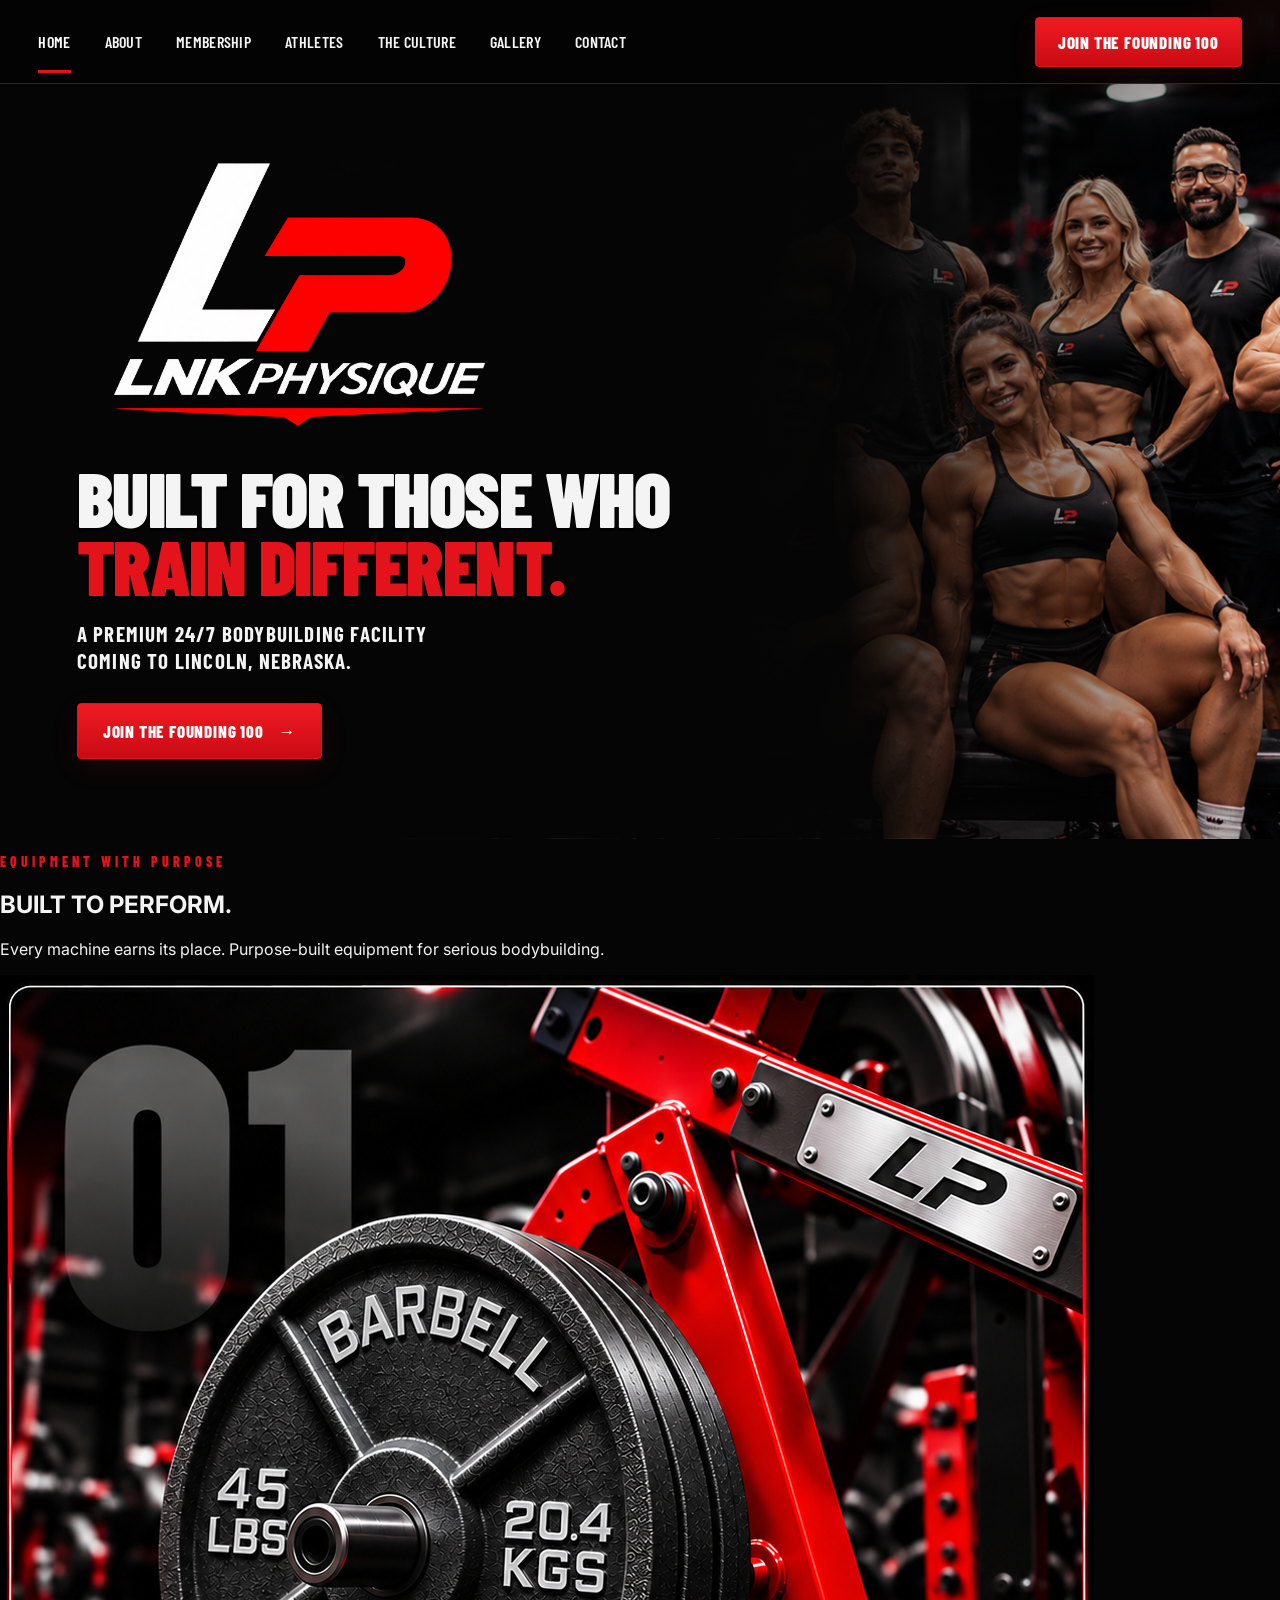
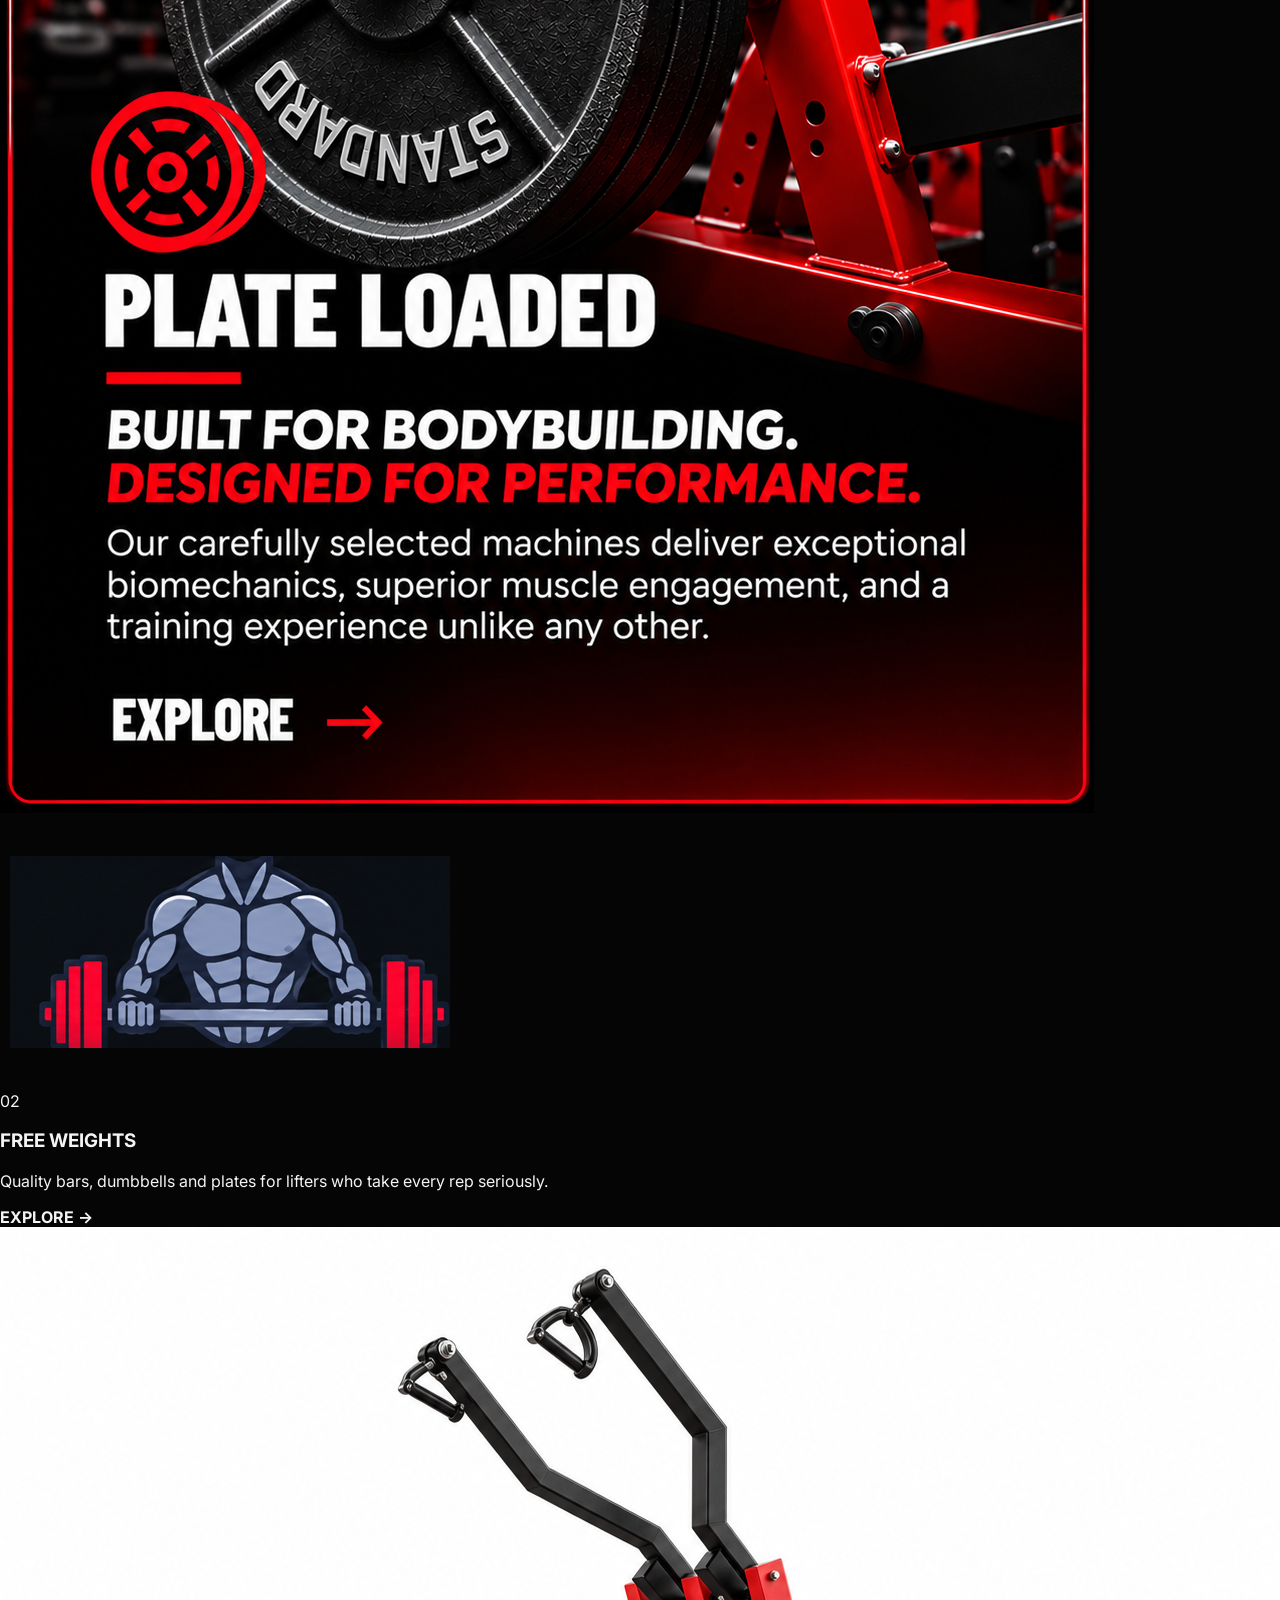
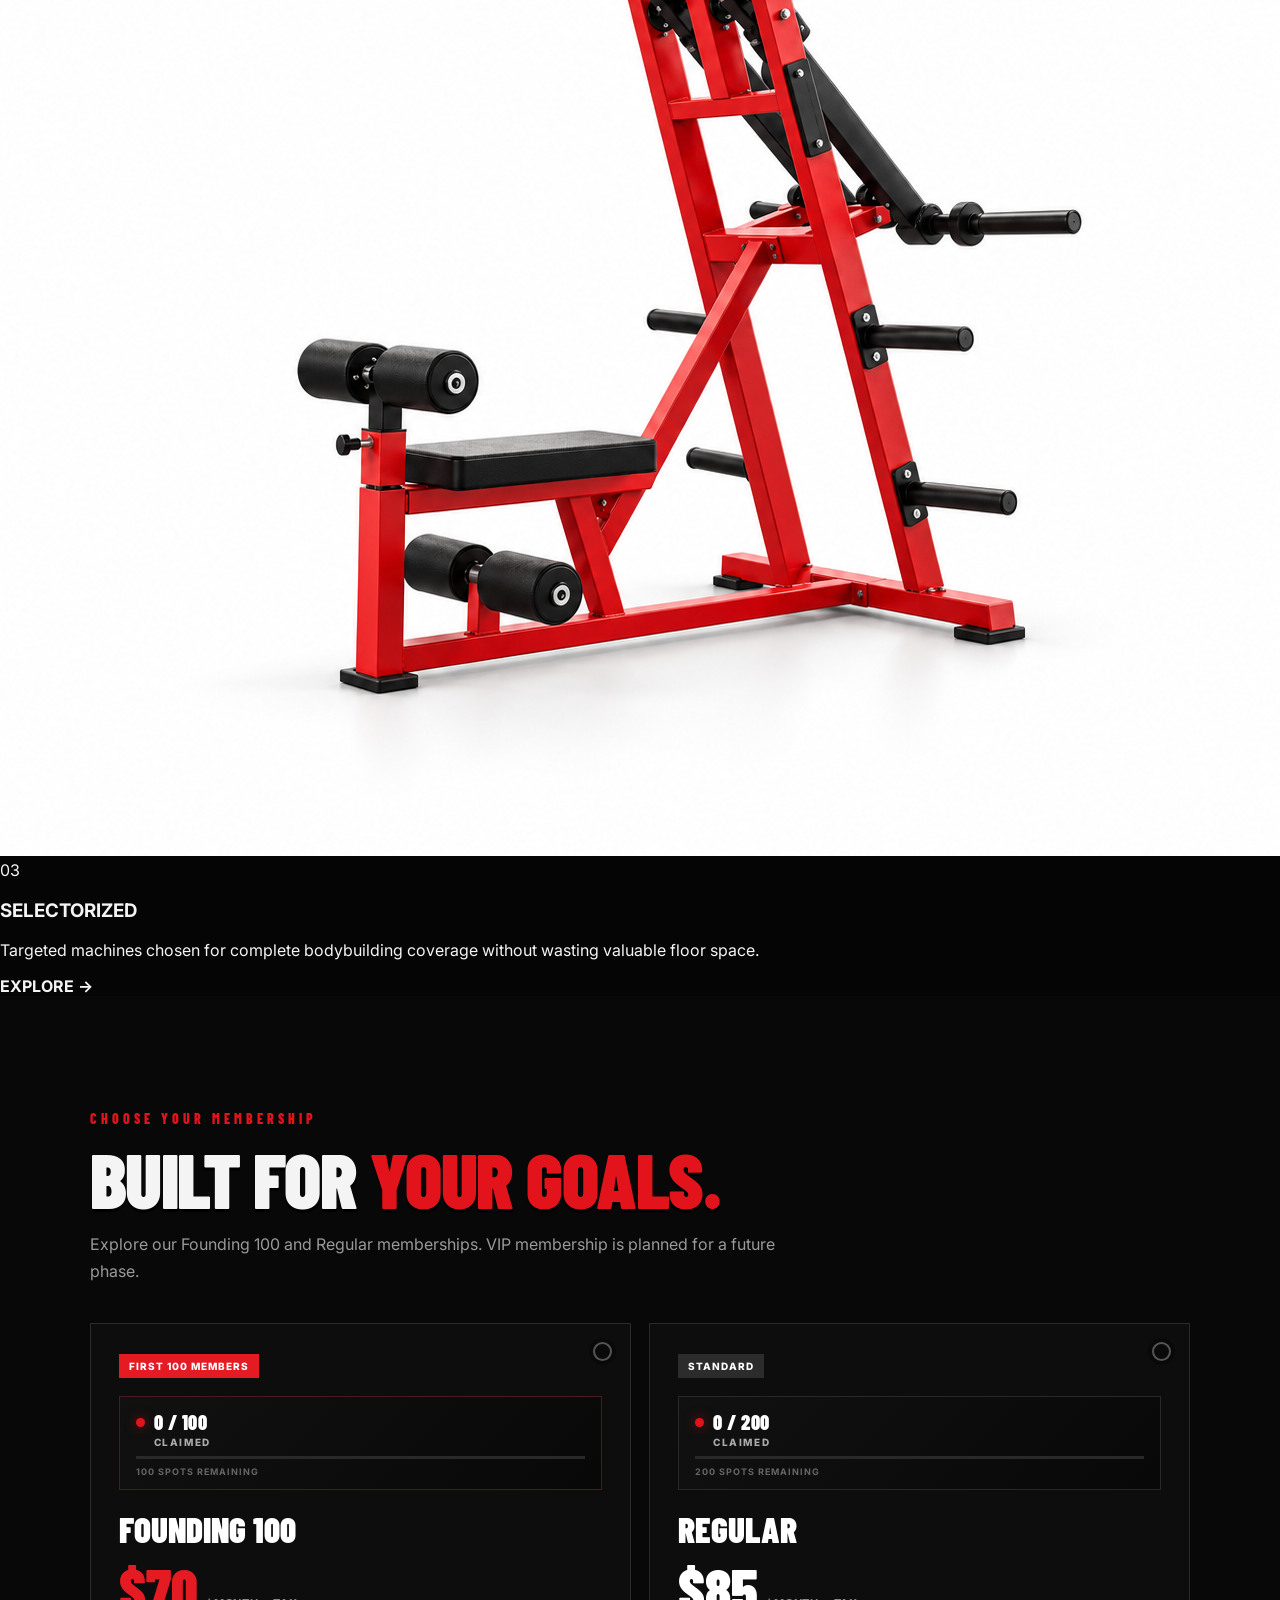
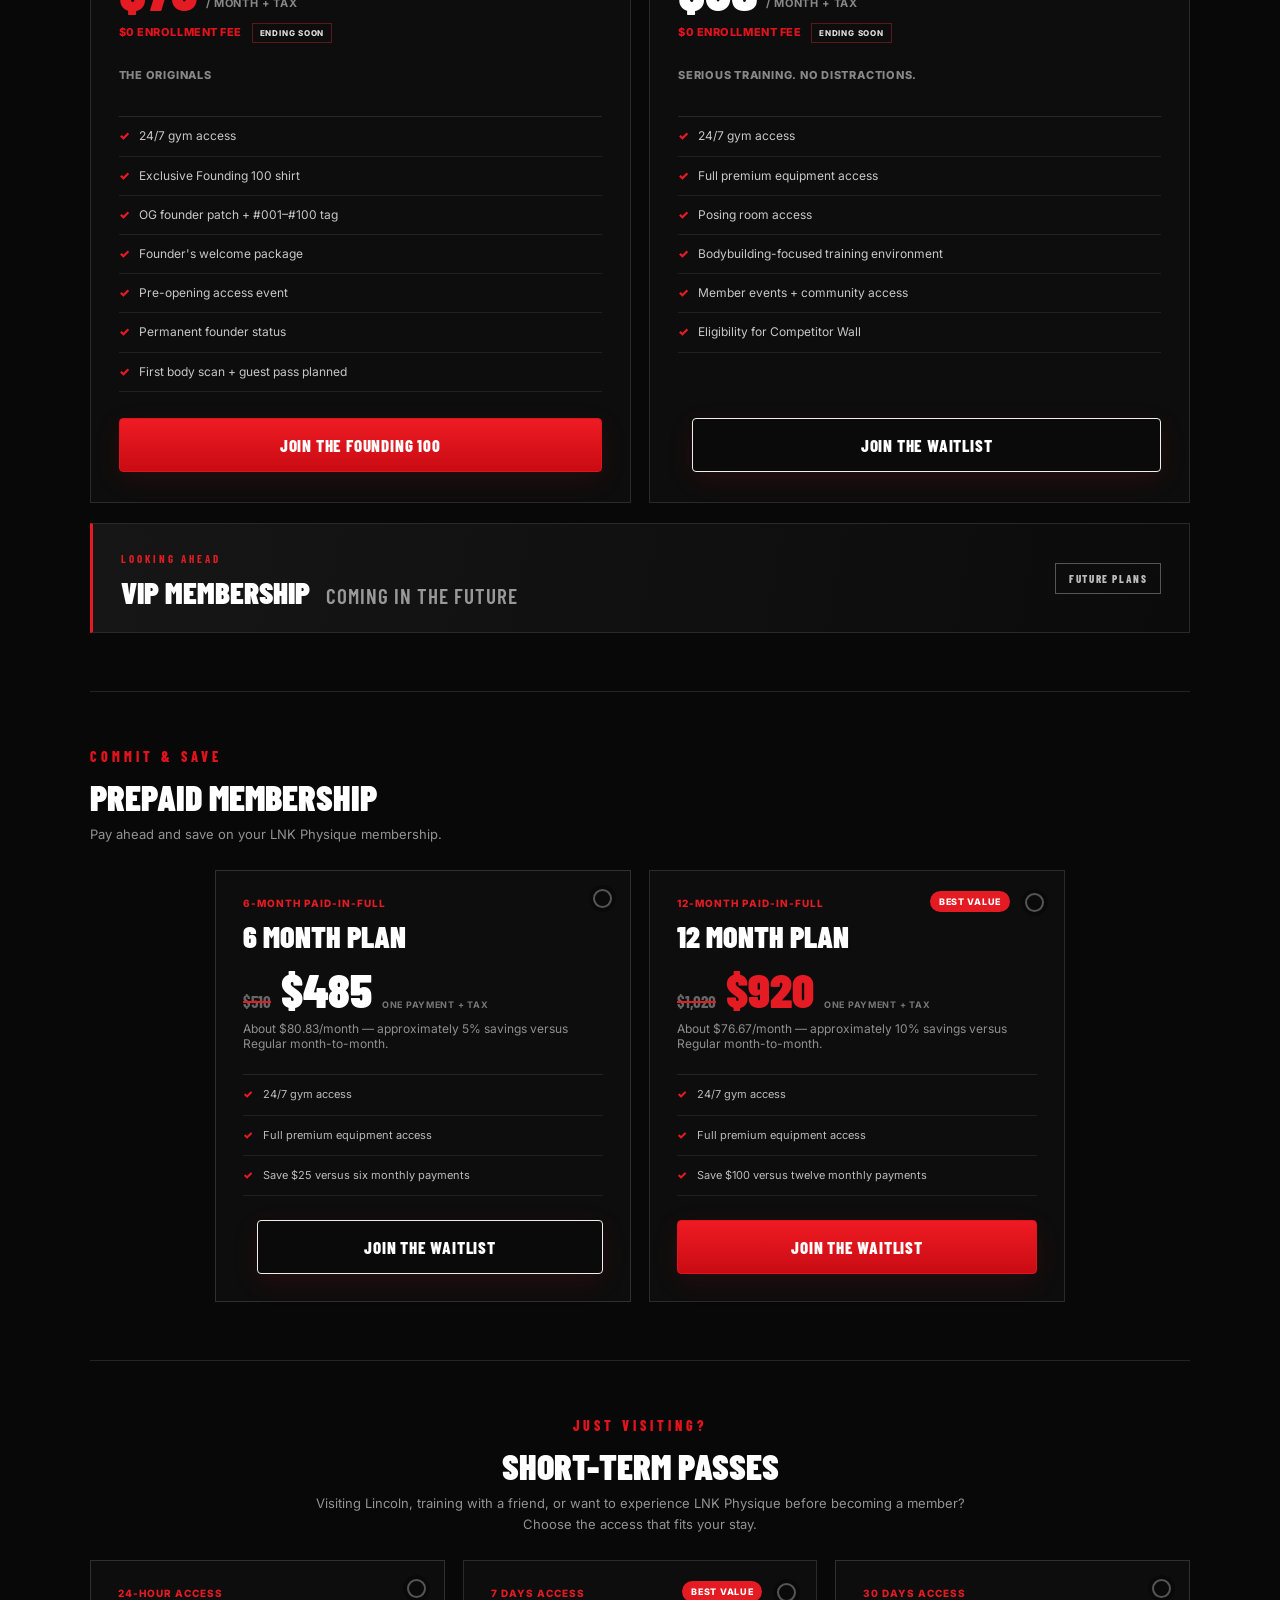
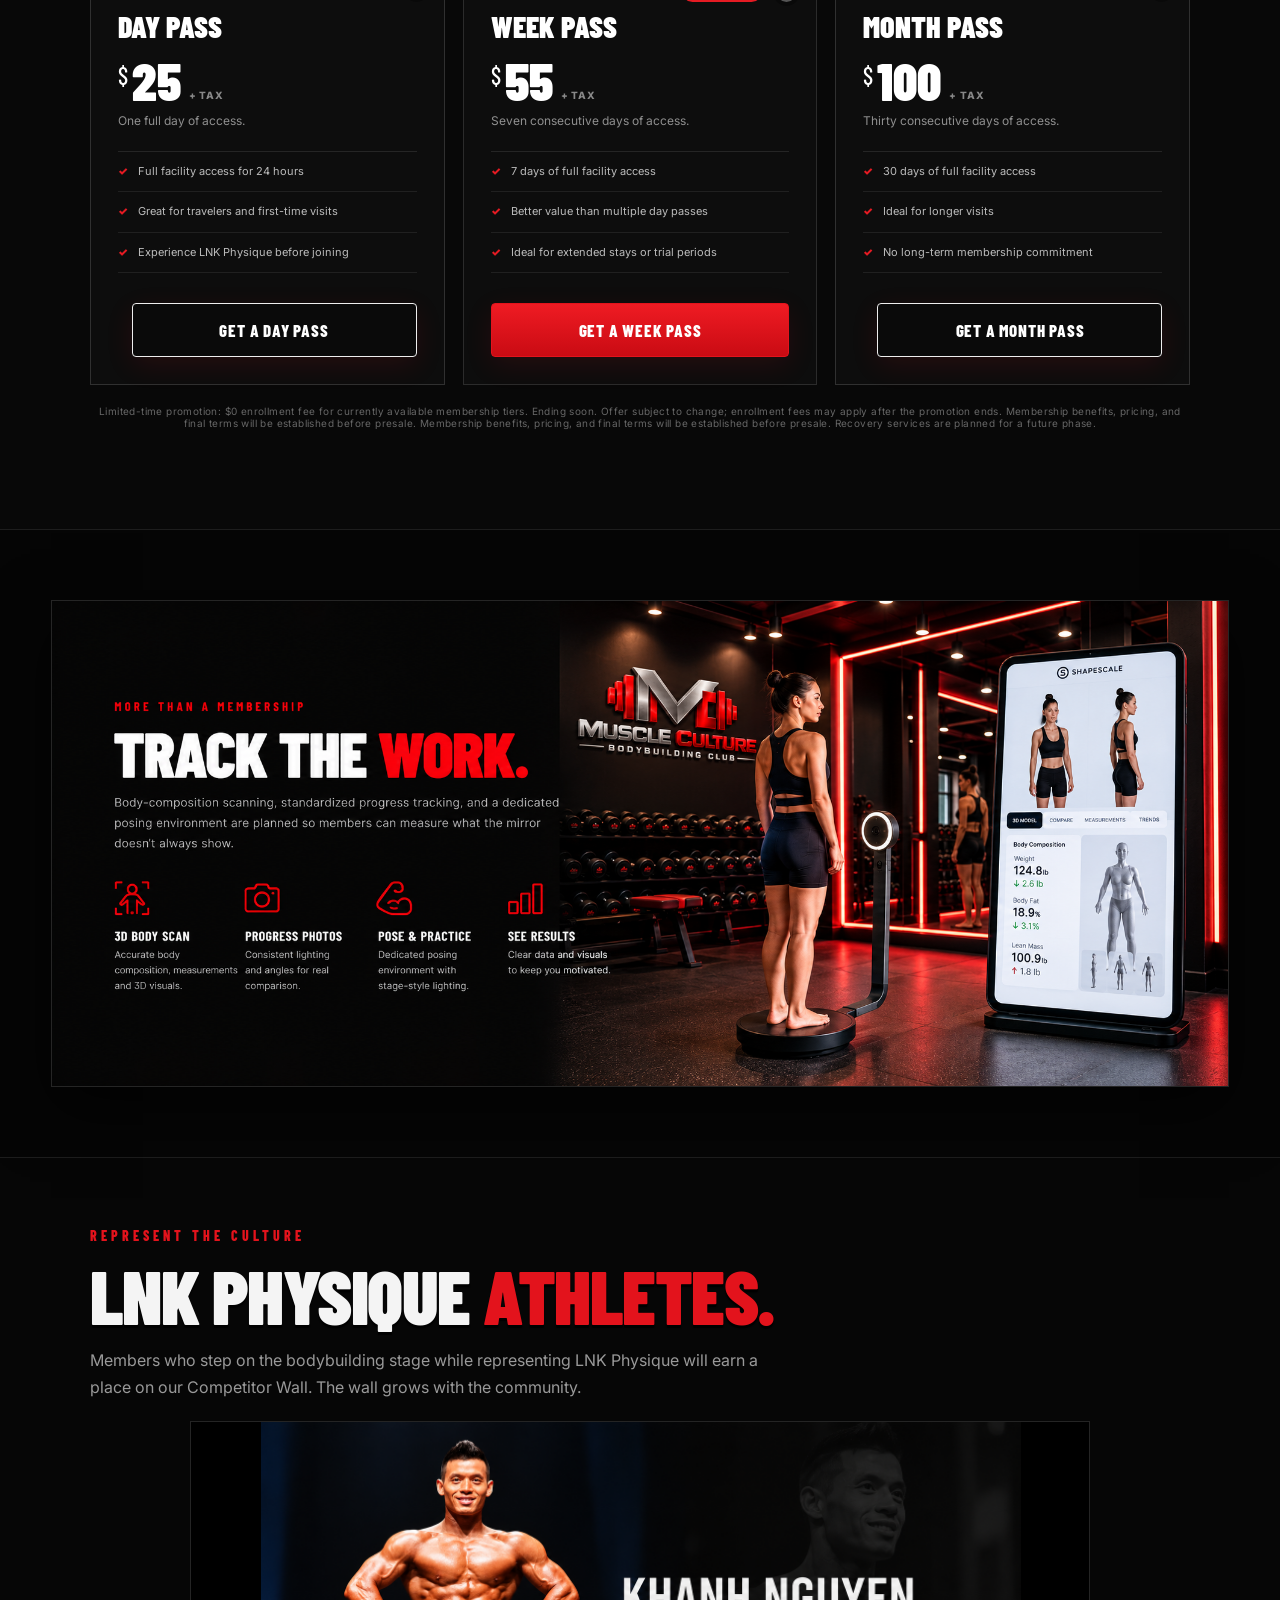
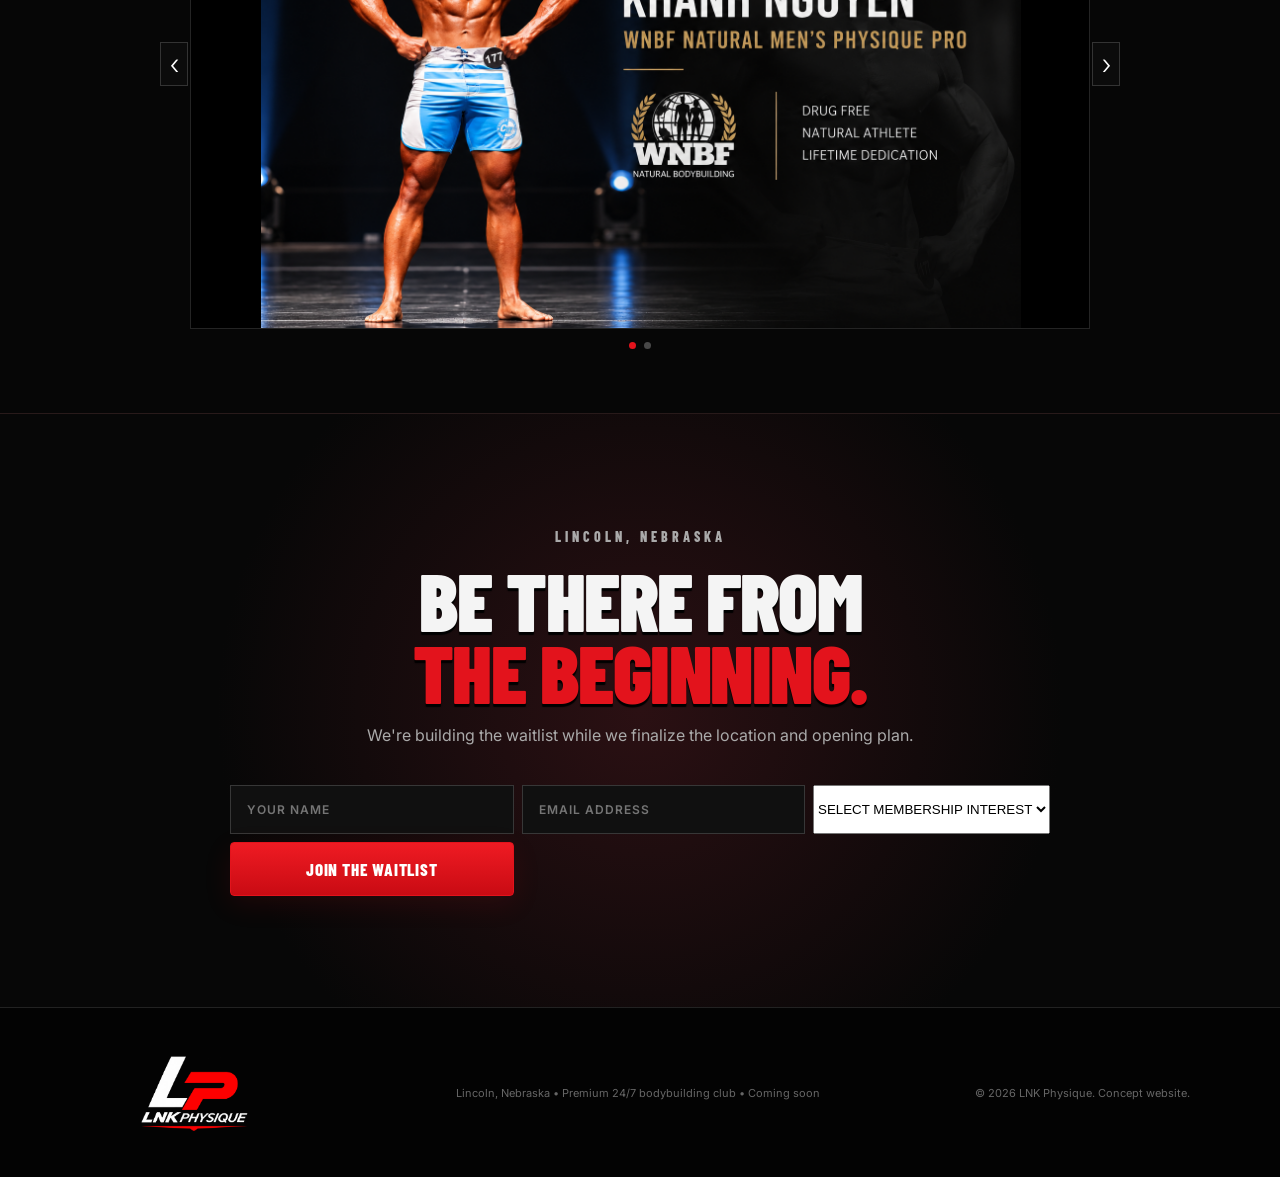
==== commit c57885ff: "Rebuild equipment showcase as three independent equal-size cards" ====
--- a/index.html
+++ b/index.html
@@ -36,11 +36,25 @@
 
 <span id="about" aria-hidden="true"></span>
 
-<section id="equipment" class="equipment-mockup-section">
-  <a class="equipment-mockup-link" href="equipment.html" aria-label="View full LNK Physique equipment lineup">
-    <img src="assets/equipment-showcase-mockup.png" alt="LNK Physique Equipment With Purpose showcase">
-    <img class="equipment-plate-poster-overlay" src="assets/Plate-Loaded%20Performance%20Poster.png" alt="Plate Loaded — Built for Bodybuilding. Designed for Performance.">
-  </a>
+<section id="equipment" class="equipment-cards-section" aria-labelledby="equipment-cards-title">
+  <div class="equipment-cards-heading">
+    <p class="eyebrow">EQUIPMENT WITH PURPOSE</p>
+    <h2 id="equipment-cards-title">BUILT TO <span>PERFORM.</span></h2>
+    <p>Every machine earns its place. Purpose-built equipment for serious bodybuilding.</p>
+  </div>
+  <div class="equipment-cards-grid">
+    <a class="equipment-feature-card equipment-feature-poster" href="equipment.html" aria-label="Explore plate-loaded equipment">
+      <img src="assets/Plate-Loaded%20Performance%20Poster.png" alt="Plate Loaded — Built for bodybuilding, designed for performance" loading="lazy">
+    </a>
+    <a class="equipment-feature-card" href="equipment.html" aria-label="Explore free weights">
+      <div class="equipment-feature-photo"><img src="assets/equipment/chest/free-weights.png" alt="Free weights and strength training" loading="lazy"></div>
+      <div class="equipment-feature-copy"><span class="equipment-feature-number">02</span><h3>FREE WEIGHTS</h3><i></i><p>Quality bars, dumbbells and plates for lifters who take every rep seriously.</p><strong>EXPLORE <span>→</span></strong></div>
+    </a>
+    <a class="equipment-feature-card" href="equipment.html" aria-label="Explore selectorized machines">
+      <div class="equipment-feature-photo"><img src="assets/equipment/chest/Red-and-black%20gym%20machine%20showcase.png" alt="Specialized strength training machines" loading="lazy"></div>
+      <div class="equipment-feature-copy"><span class="equipment-feature-number">03</span><h3>SELECTORIZED</h3><i></i><p>Targeted machines chosen for complete bodybuilding coverage without wasting valuable floor space.</p><strong>EXPLORE <span>→</span></strong></div>
+    </a>
+  </div>
 </section>
 
 <section id="founders" class="memberships section">
--- a/styles.css
+++ b/styles.css
@@ -491,3 +491,11 @@
 .footer-logo{width:210px;max-height:85px}
 @media(max-width:800px){.nav .logo-lockup:has(.brand-logo){flex:0 0 auto!important;width:174px!important;max-width:calc(100vw - 105px)!important;height:58px!important;margin:0!important;align-self:center!important;justify-content:center!important}.nav .brand-logo{width:100%!important;height:100%!important;max-height:52px!important}.hero-brand-logo{width:min(460px,88vw)}}
 @media(max-width:380px){.nav .logo-lockup:has(.brand-logo){width:155px!important;height:54px!important}}
+
+/* Replace only the first Plate Loaded card in the existing equipment showcase artwork. */
+.equipment-mockup-link{position:relative}
+.equipment-mockup-link img.equipment-plate-poster-overlay{position:absolute;left:1.25%;top:21.7%;width:24%;height:auto;aspect-ratio:3/4;object-fit:cover;max-width:none;margin:0;z-index:2}
+
+/* Hero image contains baked-in headline text. Mask its left text area so only the live HTML headline is visible. */
+.hero{background-image:linear-gradient(90deg,#050505 0%,#050505 58%,rgba(5,5,5,.98) 66%,rgba(5,5,5,.55) 77%,rgba(5,5,5,.04) 100%),url("assets/lnk-community-hero.png")!important}
+@media(max-width:800px){.hero{background-image:linear-gradient(90deg,#050505 0%,#050505 62%,rgba(5,5,5,.94) 76%,rgba(5,5,5,.22) 100%),url("assets/lnk-community-hero.png")!important}}
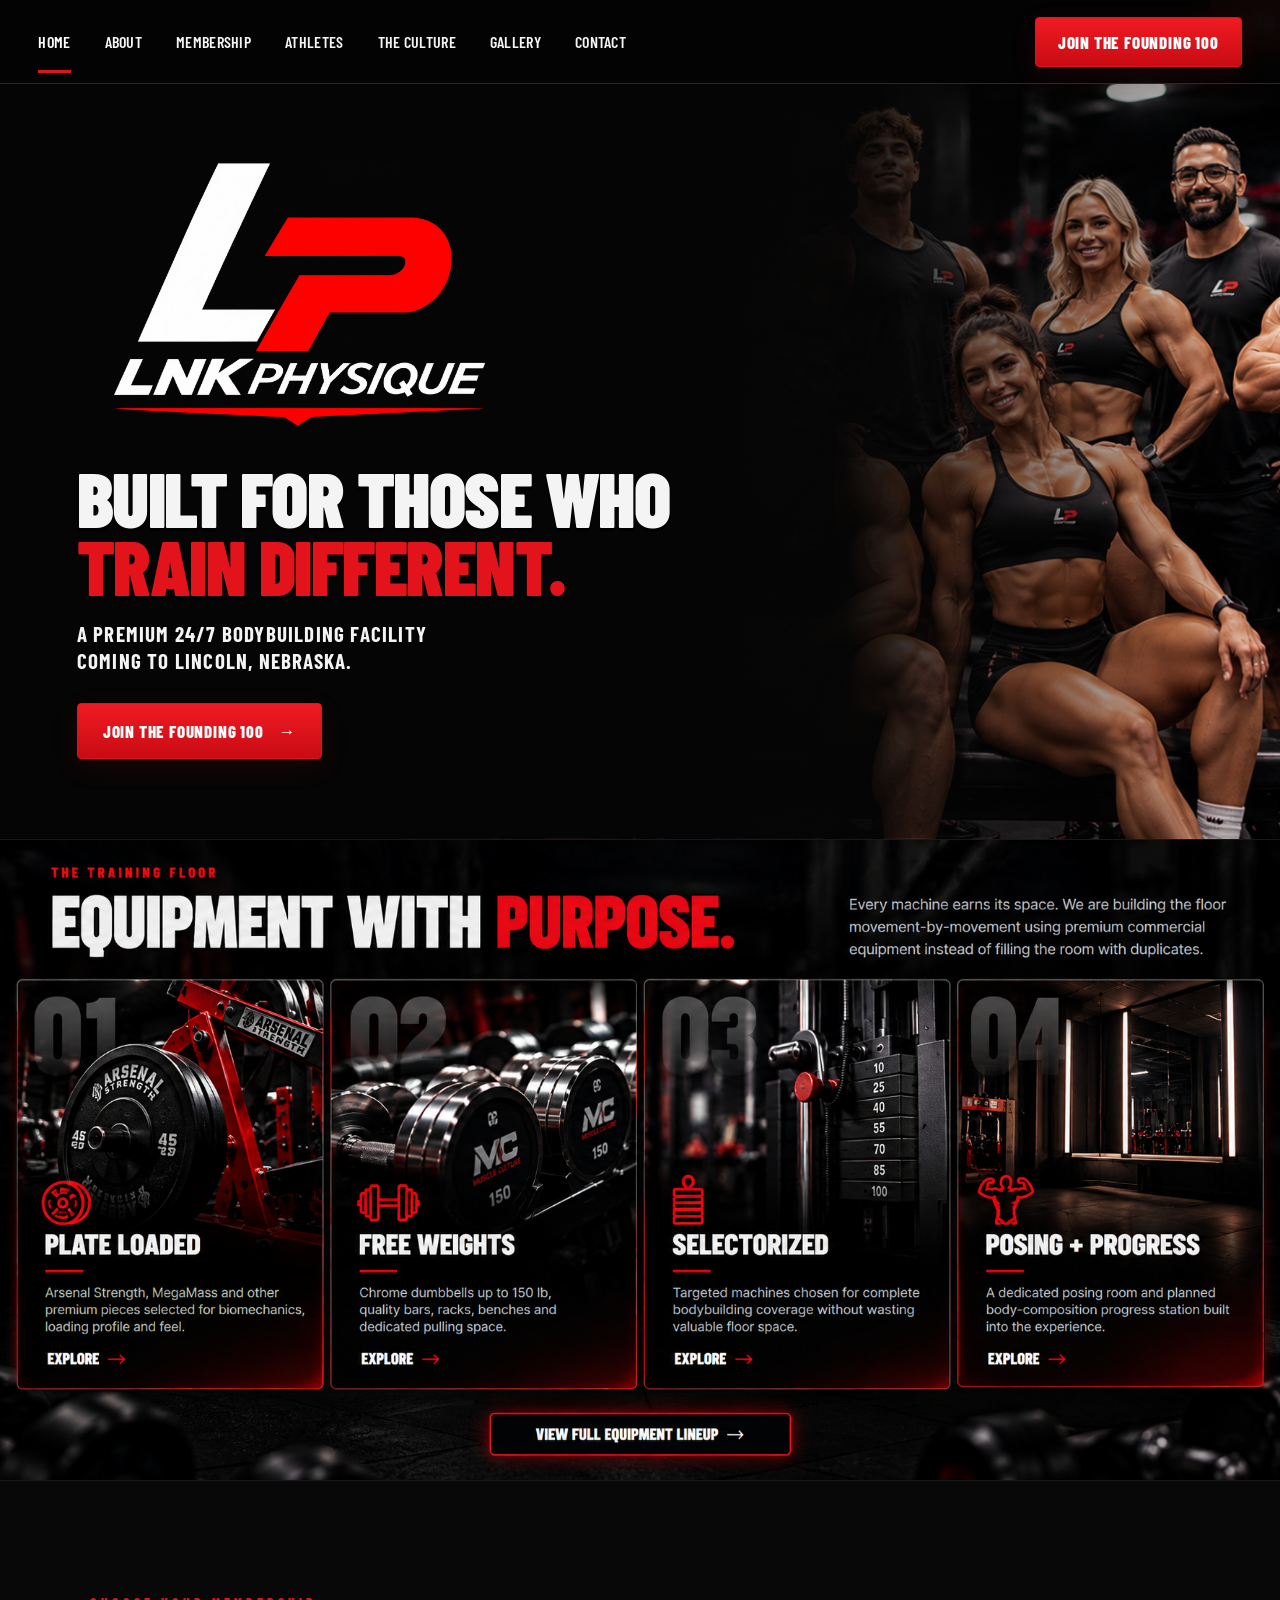
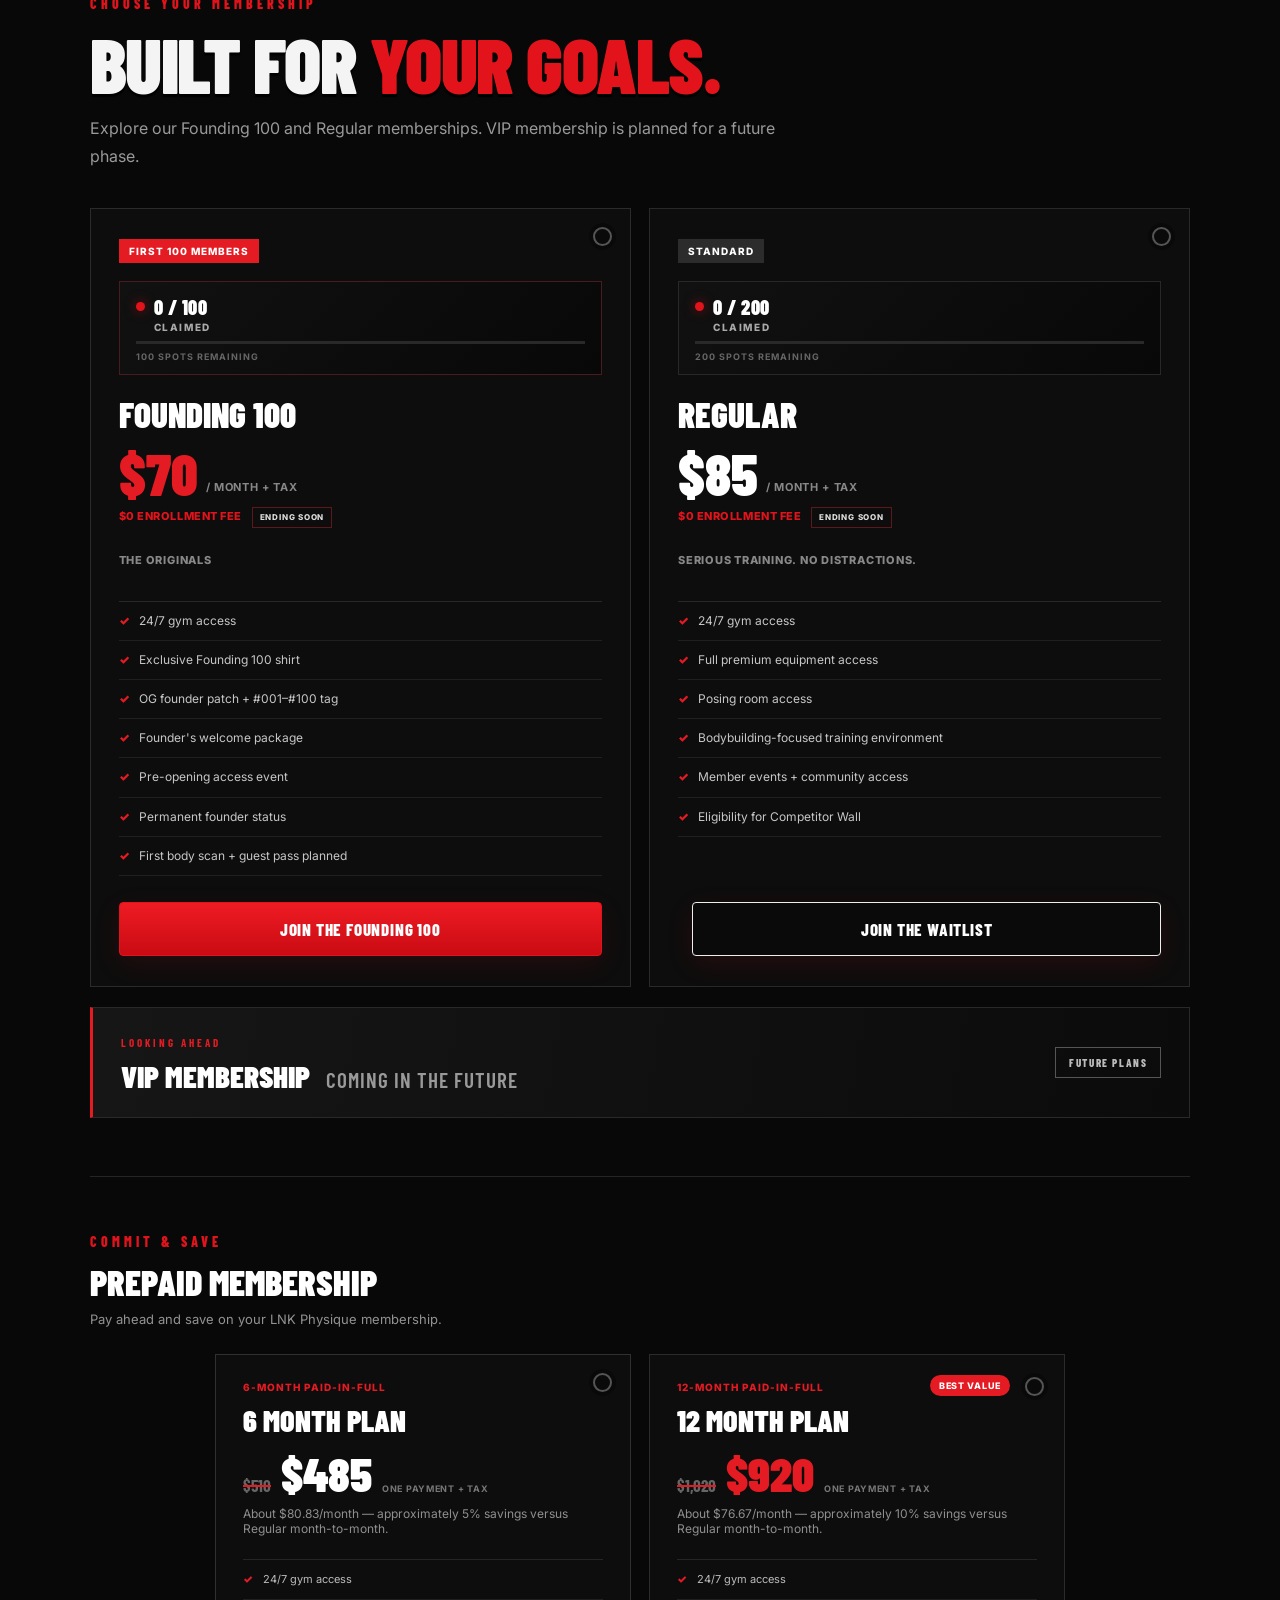
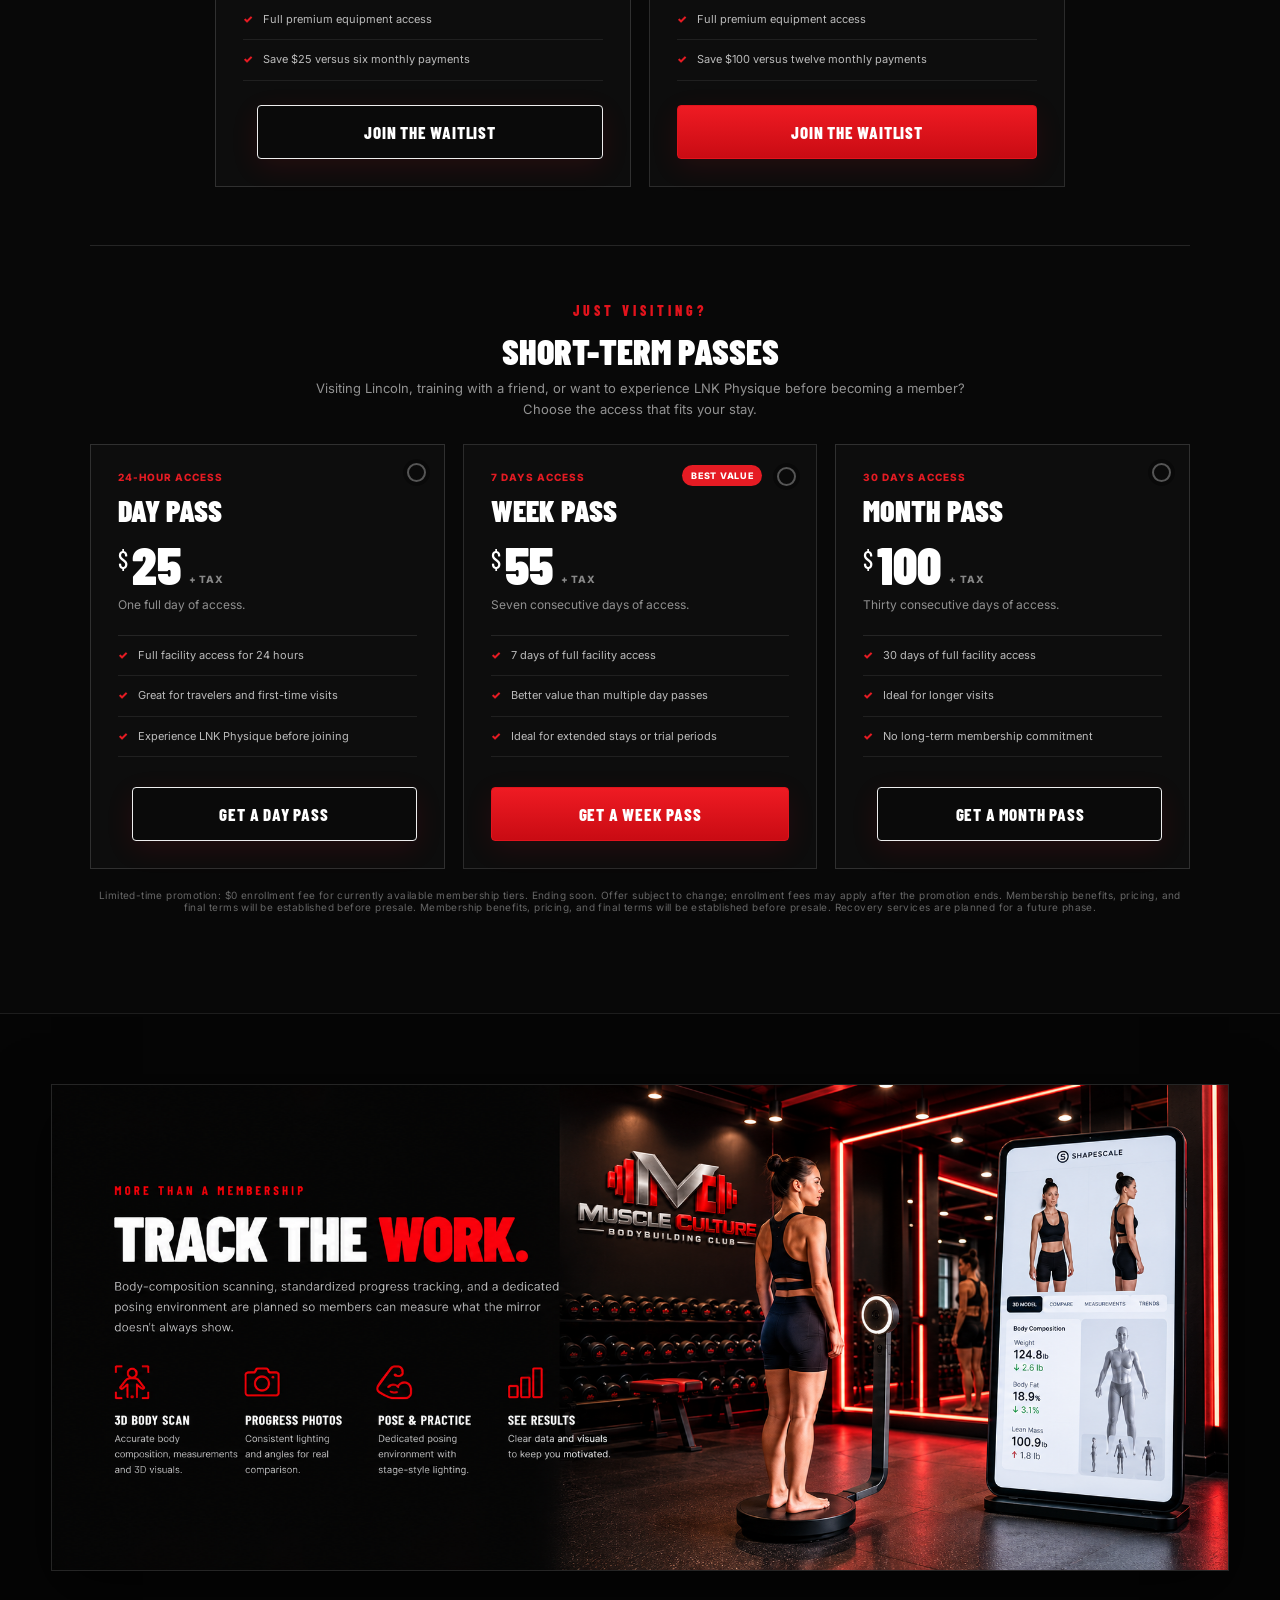
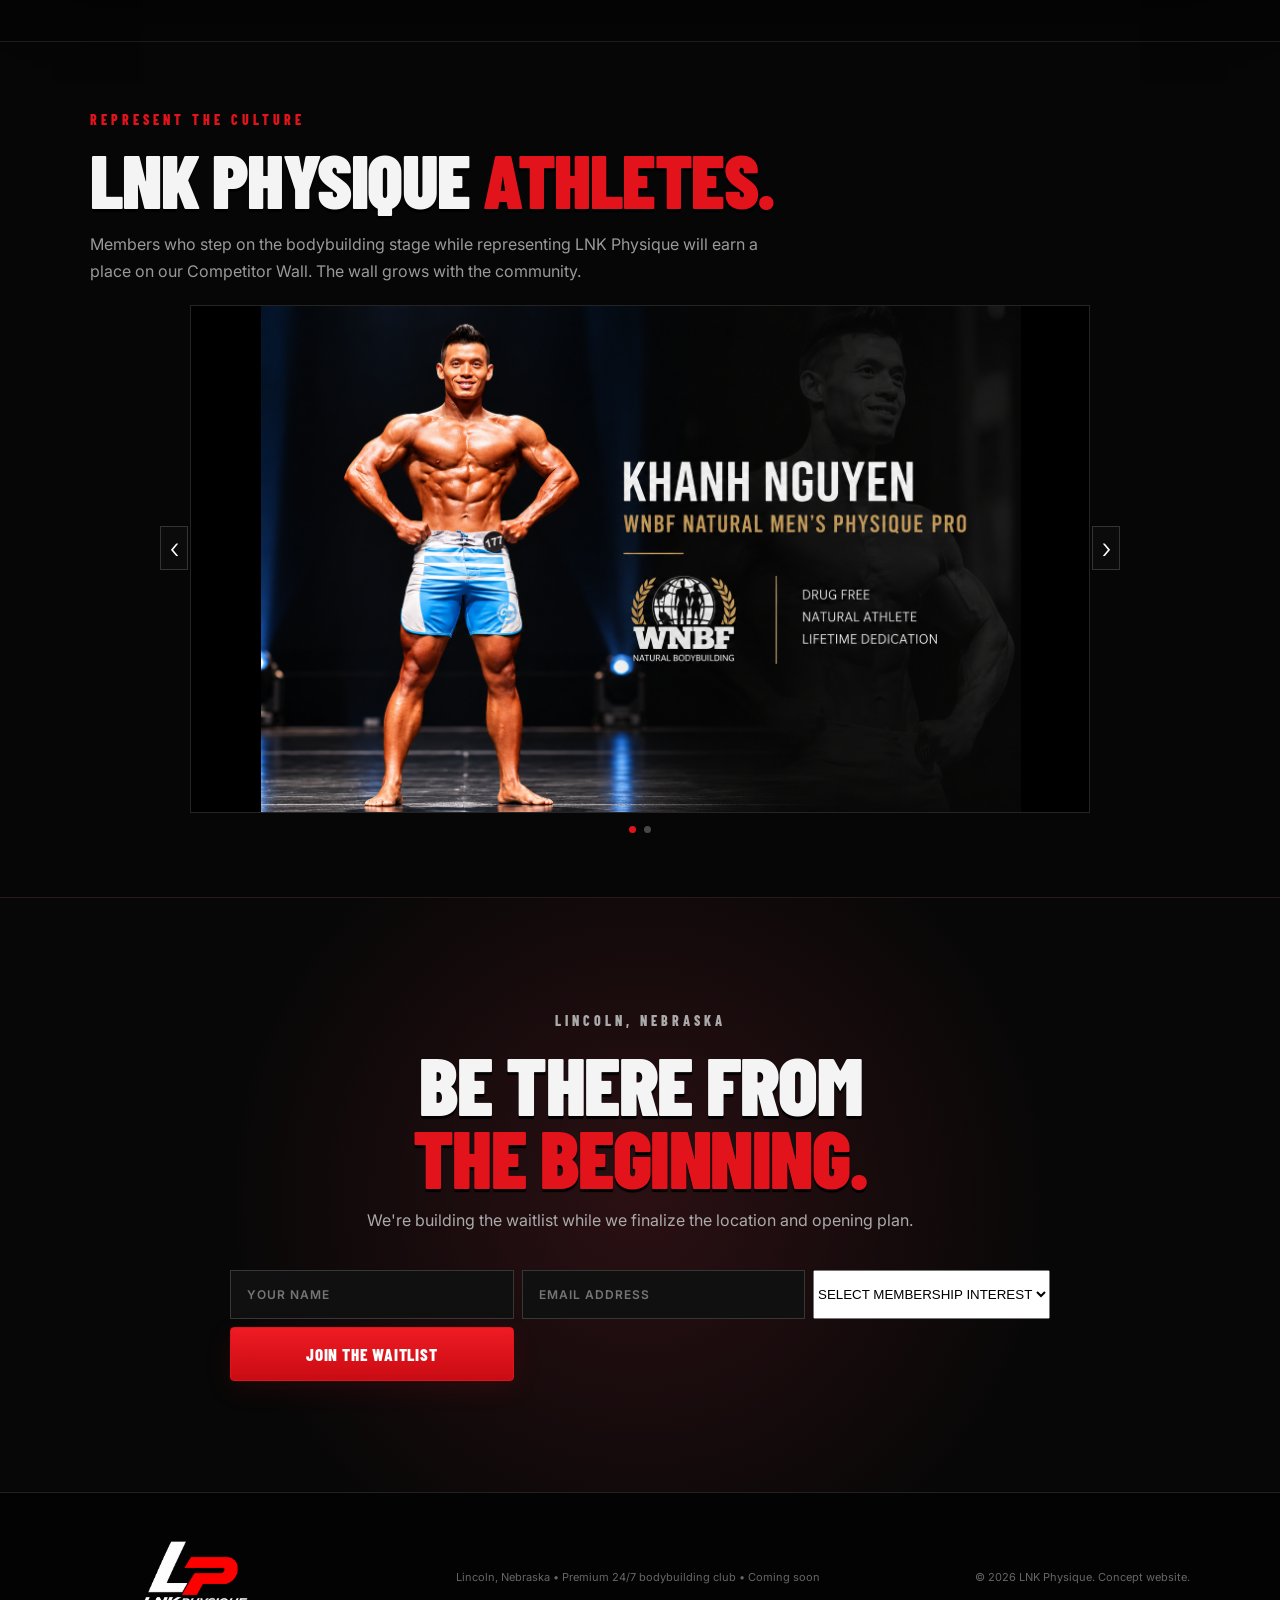
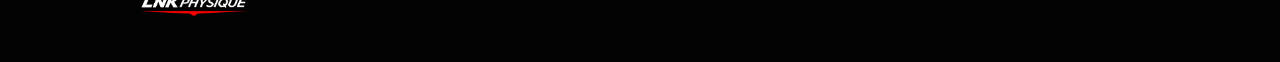
==== commit 943a49e6: "Restore original equipment showcase design without independent cards" ====
--- a/index.html
+++ b/index.html
@@ -36,25 +36,10 @@
 
 <span id="about" aria-hidden="true"></span>
 
-<section id="equipment" class="equipment-cards-section" aria-labelledby="equipment-cards-title">
-  <div class="equipment-cards-heading">
-    <p class="eyebrow">EQUIPMENT WITH PURPOSE</p>
-    <h2 id="equipment-cards-title">BUILT TO <span>PERFORM.</span></h2>
-    <p>Every machine earns its place. Purpose-built equipment for serious bodybuilding.</p>
-  </div>
-  <div class="equipment-cards-grid">
-    <a class="equipment-feature-card equipment-feature-poster" href="equipment.html" aria-label="Explore plate-loaded equipment">
-      <img src="assets/Plate-Loaded%20Performance%20Poster.png" alt="Plate Loaded — Built for bodybuilding, designed for performance" loading="lazy">
-    </a>
-    <a class="equipment-feature-card" href="equipment.html" aria-label="Explore free weights">
-      <div class="equipment-feature-photo"><img src="assets/equipment/chest/free-weights.png" alt="Free weights and strength training" loading="lazy"></div>
-      <div class="equipment-feature-copy"><span class="equipment-feature-number">02</span><h3>FREE WEIGHTS</h3><i></i><p>Quality bars, dumbbells and plates for lifters who take every rep seriously.</p><strong>EXPLORE <span>→</span></strong></div>
-    </a>
-    <a class="equipment-feature-card" href="equipment.html" aria-label="Explore selectorized machines">
-      <div class="equipment-feature-photo"><img src="assets/equipment/chest/Red-and-black%20gym%20machine%20showcase.png" alt="Specialized strength training machines" loading="lazy"></div>
-      <div class="equipment-feature-copy"><span class="equipment-feature-number">03</span><h3>SELECTORIZED</h3><i></i><p>Targeted machines chosen for complete bodybuilding coverage without wasting valuable floor space.</p><strong>EXPLORE <span>→</span></strong></div>
-    </a>
-  </div>
+<section id="equipment" class="equipment-mockup-section">
+  <a class="equipment-mockup-link" href="equipment.html" aria-label="View full LNK Physique equipment lineup">
+    <img src="assets/equipment-showcase-mockup.png" alt="LNK Physique Equipment With Purpose showcase">
+  </a>
 </section>
 
 <section id="founders" class="memberships section">
--- a/styles.css
+++ b/styles.css
@@ -499,3 +499,26 @@
 /* Hero image contains baked-in headline text. Mask its left text area so only the live HTML headline is visible. */
 .hero{background-image:linear-gradient(90deg,#050505 0%,#050505 58%,rgba(5,5,5,.98) 66%,rgba(5,5,5,.55) 77%,rgba(5,5,5,.04) 100%),url("assets/lnk-community-hero.png")!important}
 @media(max-width:800px){.hero{background-image:linear-gradient(90deg,#050505 0%,#050505 62%,rgba(5,5,5,.94) 76%,rgba(5,5,5,.22) 100%),url("assets/lnk-community-hero.png")!important}}
+
+/* Independent equipment cards — no composite image or overlay */
+.equipment-cards-section{background:radial-gradient(circle at 50% 30%,#151515,#050505 75%);padding:76px max(24px,5vw) 90px;border-block:1px solid #242424}
+.equipment-cards-heading{max-width:1160px;margin:0 auto 30px;text-align:center}
+.equipment-cards-heading h2{font:900 clamp(46px,6vw,80px)/.95 "Barlow Condensed",sans-serif;margin:12px 0;color:#fff}
+.equipment-cards-heading h2 span{color:var(--red)}
+.equipment-cards-heading>p:last-child{color:#aaa;font-size:15px;line-height:1.6}
+.equipment-cards-grid{max-width:1250px;margin:auto;display:grid;grid-template-columns:repeat(3,minmax(0,1fr));gap:14px;align-items:stretch}
+.equipment-feature-card{display:flex;flex-direction:column;min-width:0;aspect-ratio:3/4;overflow:hidden;position:relative;border:1px solid #7d2529;border-radius:12px;background:linear-gradient(145deg,#161616,#080808 70%,#270507);transition:border-color .2s,transform .2s}
+.equipment-feature-card:hover{border-color:#f22;transform:translateY(-3px)}
+.equipment-feature-poster img{display:block;width:100%;height:100%;object-fit:fill}
+.equipment-feature-photo{height:61%;overflow:hidden;position:relative}
+.equipment-feature-photo:after{content:"";position:absolute;inset:45% 0 0;background:linear-gradient(transparent,#080808)}
+.equipment-feature-photo img{width:100%;height:100%;object-fit:cover;display:block}
+.equipment-feature-copy{padding:0 8% 7%;margin-top:-13%;position:relative;z-index:1;display:flex;flex-direction:column;flex:1}
+.equipment-feature-number{position:absolute;right:8%;top:-45%;font:900 clamp(65px,9vw,145px)/1 "Barlow Condensed";color:#ffffff2b}
+.equipment-feature-copy h3{font:900 clamp(26px,3vw,42px)/1 "Barlow Condensed";color:#fff;margin:0 0 15px}
+.equipment-feature-copy i{display:block;background:var(--red);width:55px;height:4px;margin-bottom:16px}
+.equipment-feature-copy p{font:400 clamp(12px,1.1vw,15px)/1.5 Inter,sans-serif;color:#bbb;margin:0 0 20px}
+.equipment-feature-copy strong{margin-top:auto;font:800 20px "Barlow Condensed";color:#fff}
+.equipment-feature-copy strong span{color:var(--red);margin-left:12px}
+@media(max-width:800px){.equipment-cards-grid{grid-template-columns:repeat(2,minmax(0,1fr))}.equipment-feature-copy h3{font-size:30px}}
+@media(max-width:520px){.equipment-cards-section{padding:55px 18px}.equipment-cards-grid{grid-template-columns:1fr;max-width:420px}.equipment-feature-copy h3{font-size:38px}.equipment-feature-copy p{font-size:15px}}
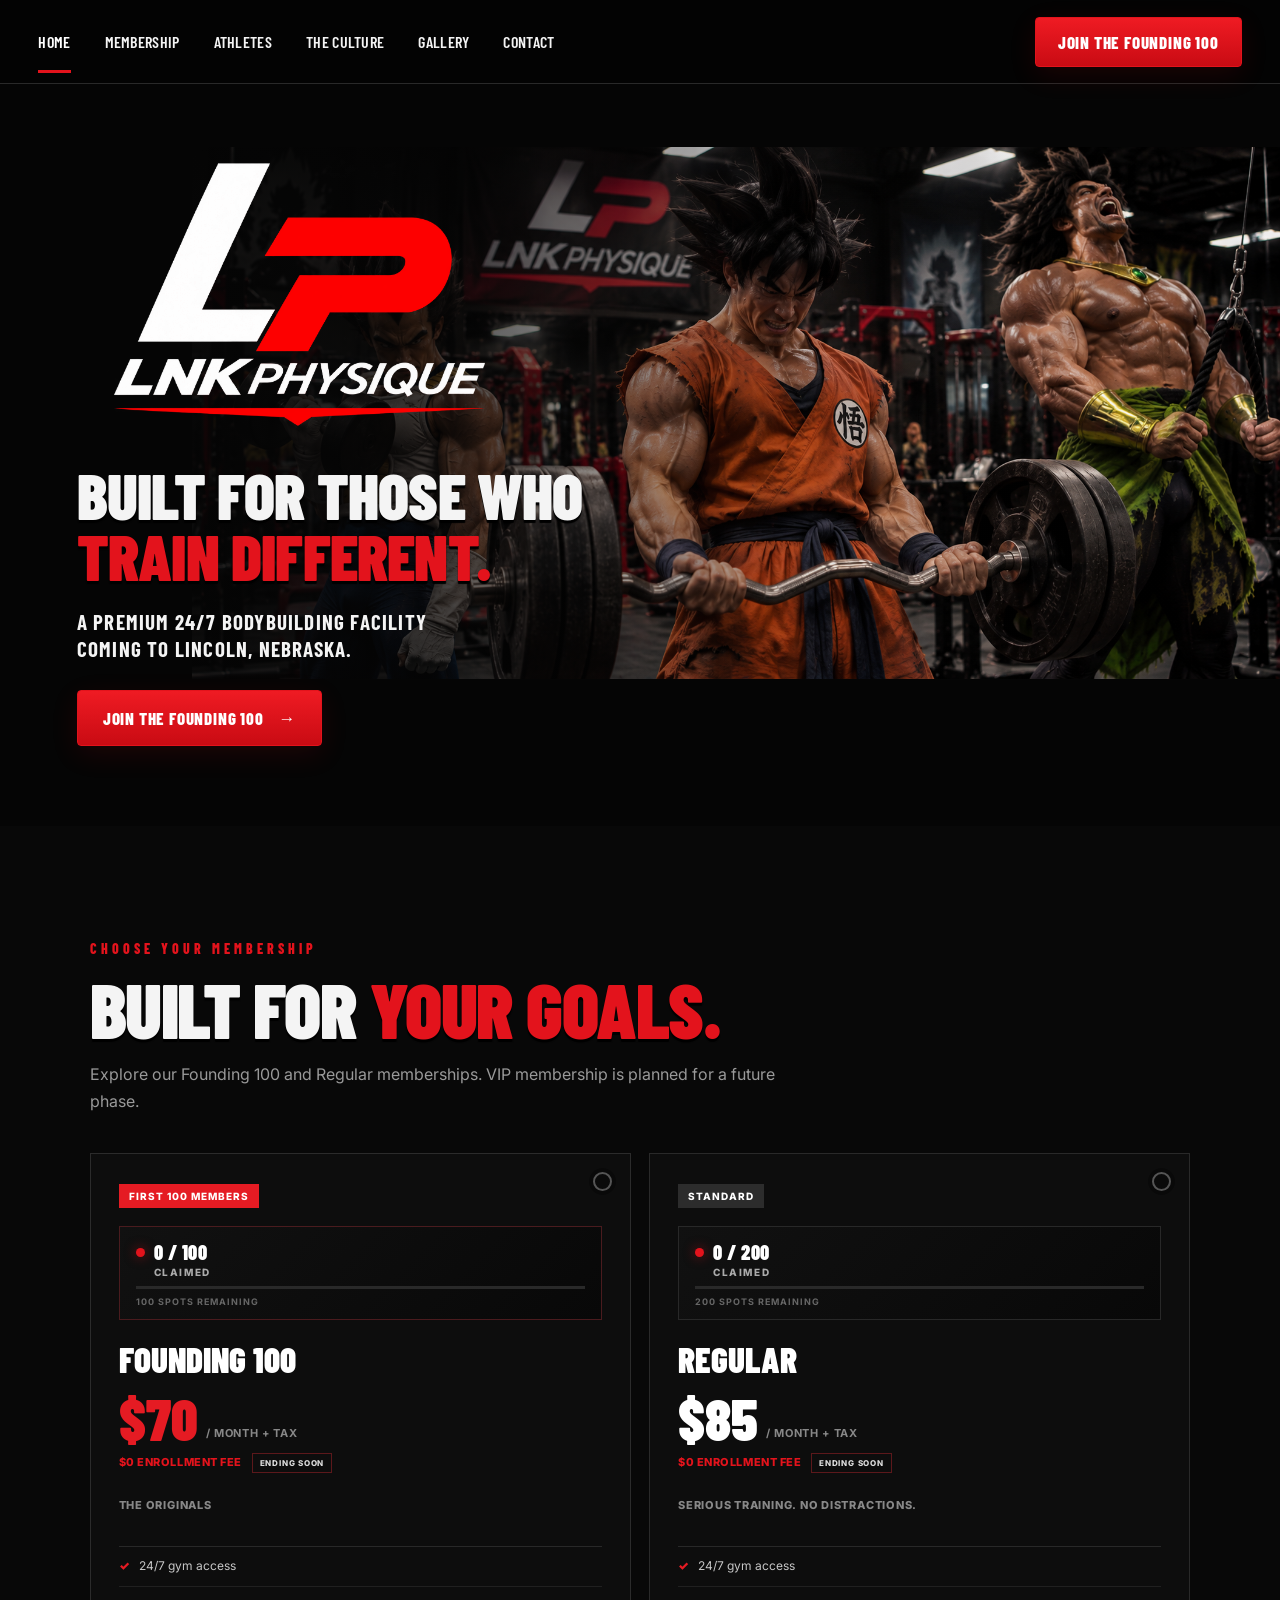
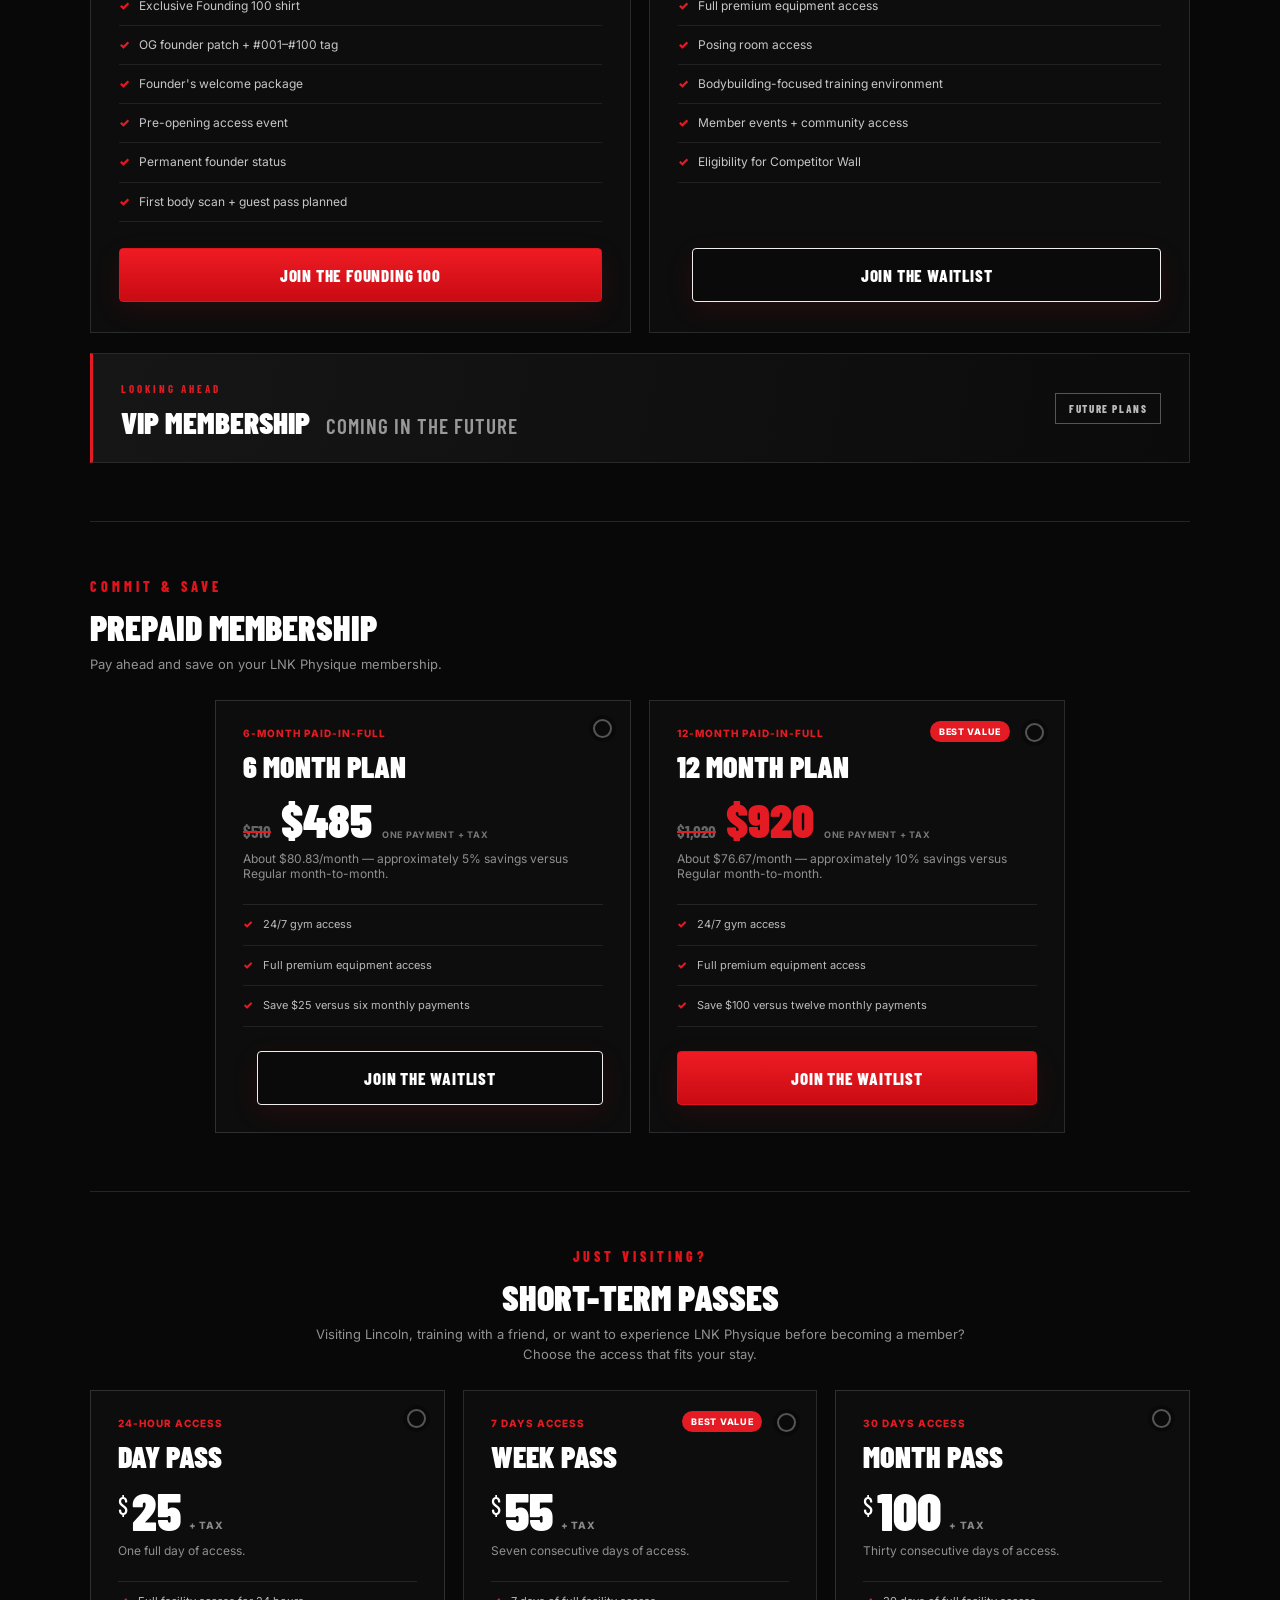
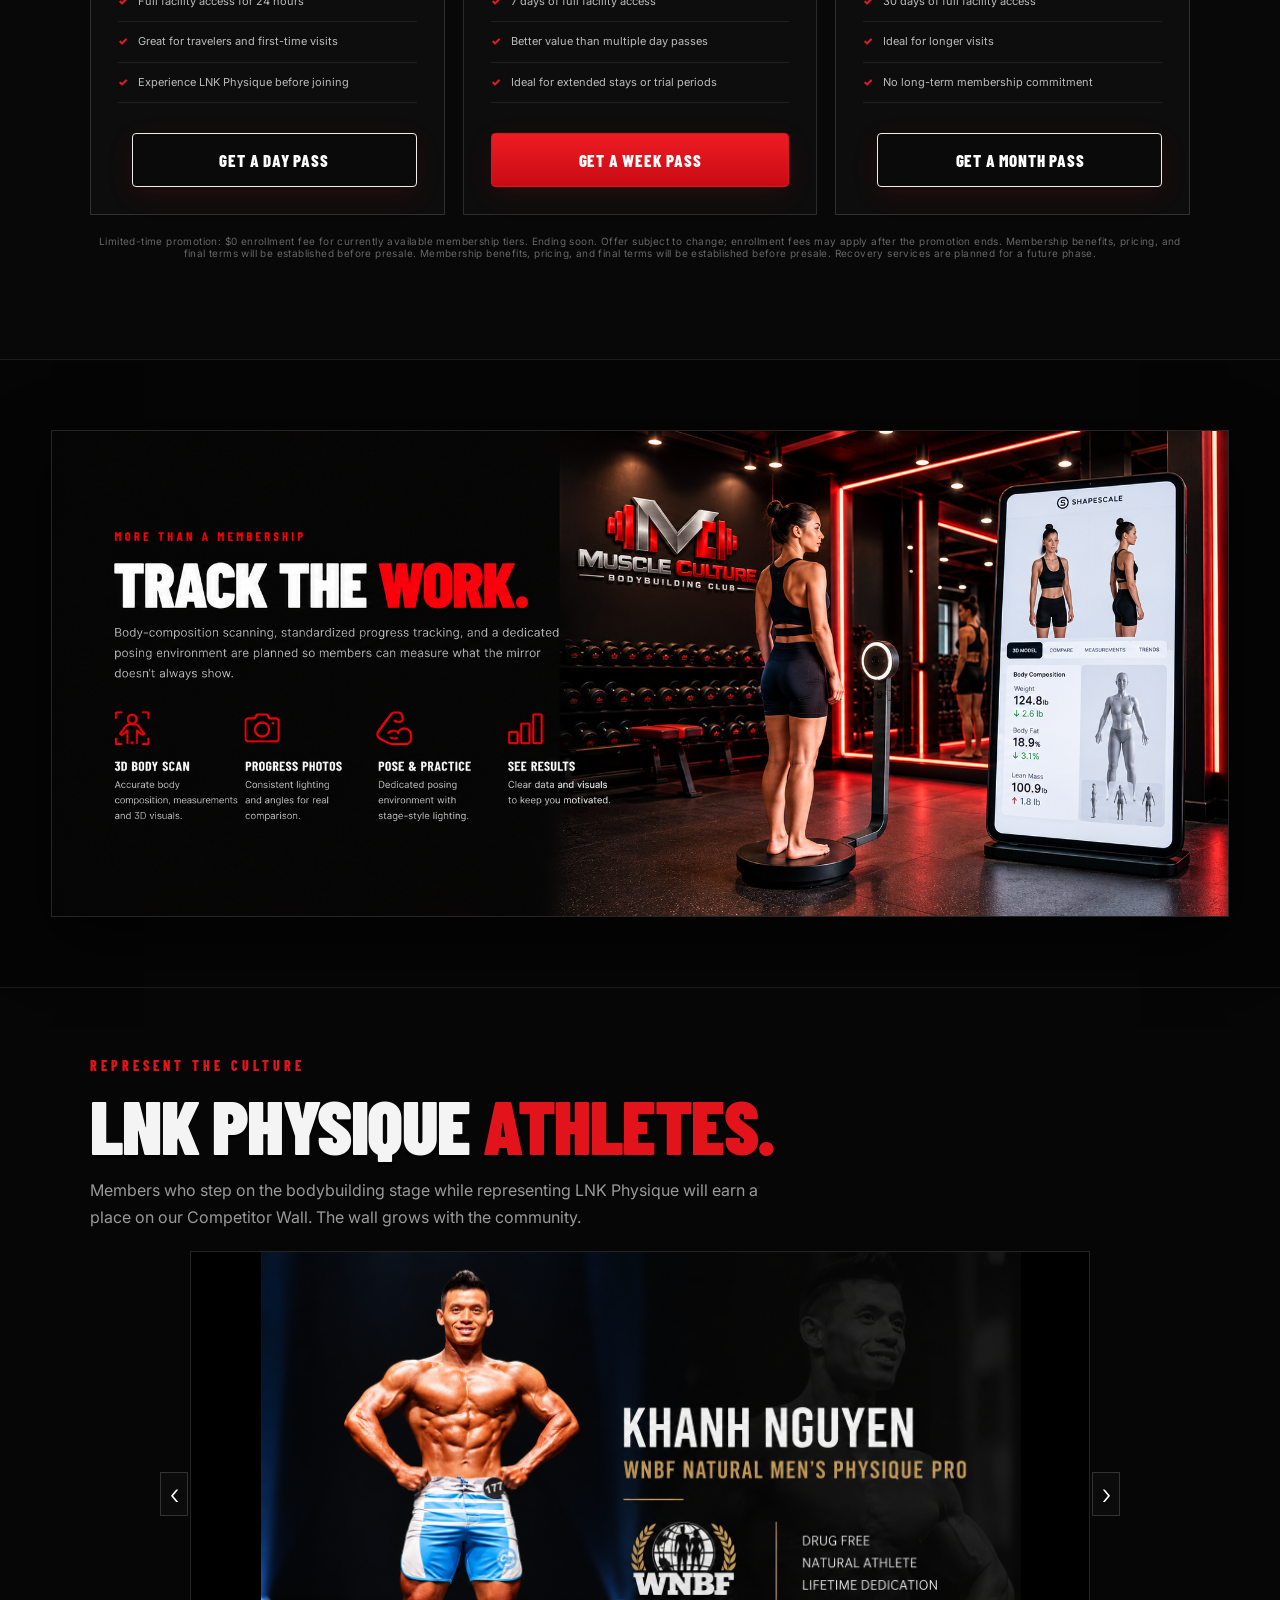
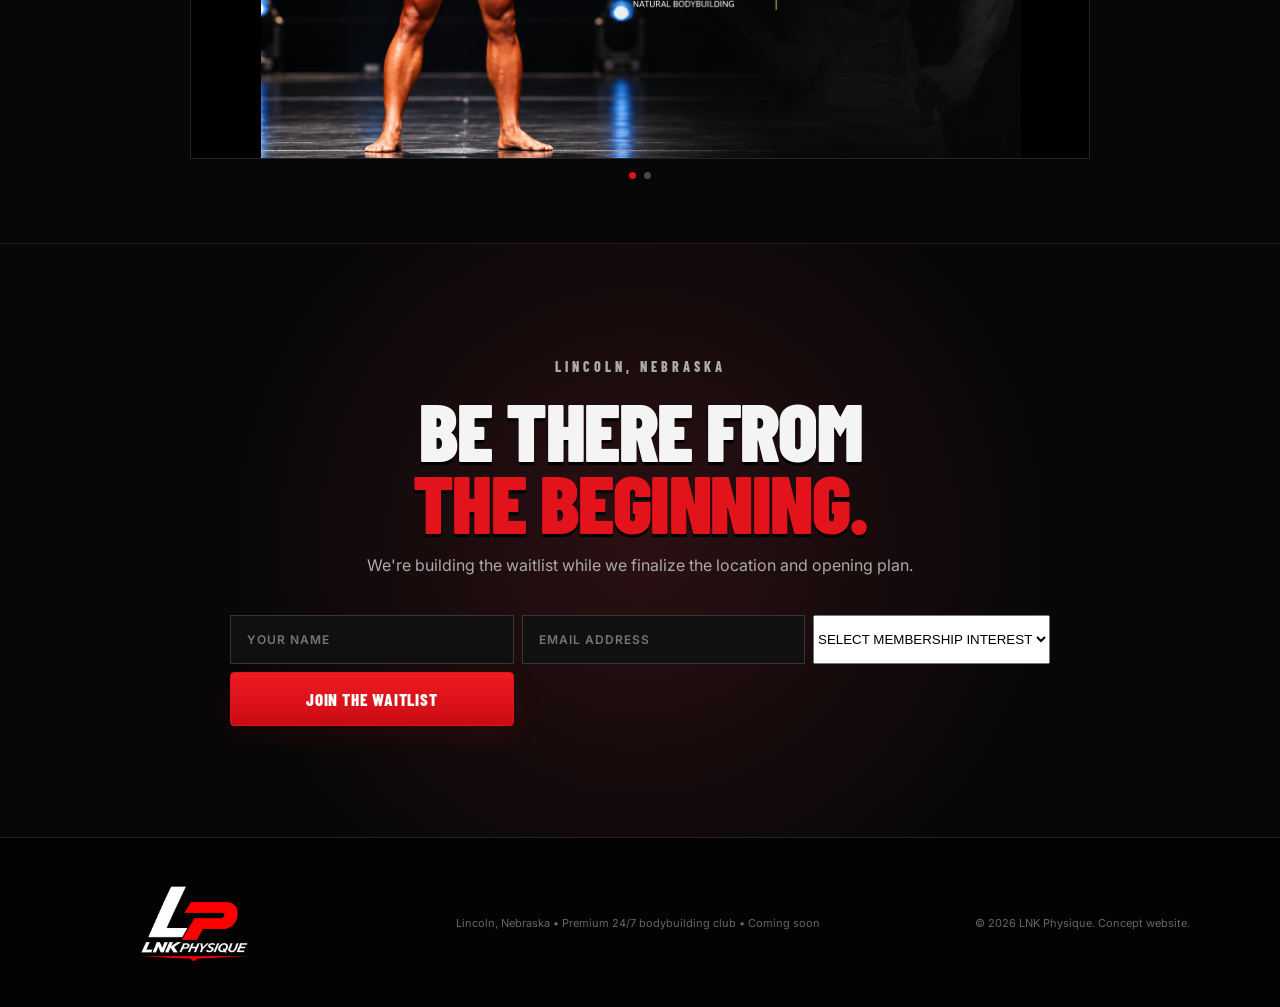
==== commit 86aa9a36: "Simplify navigation and remove homepage equipment showcase" ====
--- a/index.html
+++ b/index.html
@@ -14,11 +14,11 @@
 <svg xmlns="http://www.w3.org/2000/svg" width="0" height="0" aria-hidden="true" focusable="false" style="position:absolute;overflow:hidden"><defs><filter id="lnk-logo-colors" color-interpolation-filters="sRGB"><feColorMatrix type="matrix" values="0 0 0 0 1  -2 0 0 0 1  -2 0 0 0 1  0 0 0 1 0"/></filter></defs></svg>
 <header class="nav">
 
-  <nav><a class="active" href="index.html#top">HOME</a><a href="index.html#about">ABOUT</a><a href="index.html#founders">MEMBERSHIP</a><a href="index.html#athletes">ATHLETES</a><a href="culture.html">THE CULTURE</a><a href="gallery.html">GALLERY</a><a href="index.html#contact">CONTACT</a></nav>
+  <nav><a class="active" href="index.html#top">HOME</a><a href="index.html#founders">MEMBERSHIP</a><a href="index.html#athletes">ATHLETES</a><a href="culture.html">THE CULTURE</a><a href="gallery.html">GALLERY</a><a href="index.html#contact">CONTACT</a></nav>
   <a class="btn btn-nav" href="#founders">JOIN THE FOUNDING 100</a>
   <button class="mobile-menu-toggle" type="button" aria-label="Open navigation menu" aria-expanded="false" aria-controls="mobile-navigation"><span></span><span></span><span></span></button>
 </header>
-  <div class="mobile-nav" id="mobile-navigation" aria-hidden="true"><a href="index.html#top">HOME</a><a href="index.html#about">ABOUT</a><a href="index.html#founders">MEMBERSHIP</a><a href="index.html#athletes">ATHLETES</a><a href="culture.html">THE CULTURE</a><a href="gallery.html">GALLERY</a><a href="index.html#contact">CONTACT</a><a class="mobile-nav-cta" href="index.html#founders">JOIN THE FOUNDING 100</a></div>
+  <div class="mobile-nav" id="mobile-navigation" aria-hidden="true"><a href="index.html#top">HOME</a><a href="index.html#founders">MEMBERSHIP</a><a href="index.html#athletes">ATHLETES</a><a href="culture.html">THE CULTURE</a><a href="gallery.html">GALLERY</a><a href="index.html#contact">CONTACT</a><a class="mobile-nav-cta" href="index.html#founders">JOIN THE FOUNDING 100</a></div>
 
 
 <main id="top">
@@ -33,14 +33,6 @@
 </section>
 
 
-
-<span id="about" aria-hidden="true"></span>
-
-<section id="equipment" class="equipment-mockup-section">
-  <a class="equipment-mockup-link" href="equipment.html" aria-label="View full LNK Physique equipment lineup">
-    <img src="assets/equipment-showcase-mockup.png" alt="LNK Physique Equipment With Purpose showcase">
-  </a>
-</section>
 
 <section id="founders" class="memberships section">
   <div class="membership-heading">
--- a/styles.css
+++ b/styles.css
@@ -224,7 +224,7 @@
 .hero{
   background-image:
     linear-gradient(90deg,rgba(0,0,0,1) 0%,rgba(0,0,0,.98) 24%,rgba(0,0,0,.84) 39%,rgba(0,0,0,.10) 68%,rgba(0,0,0,0) 100%),
-    url("assets/lnk-community-hero.png")!important;
+    url("assets/Saiyan%20Legends%20Training%20at%20LP%20Gym.png")!important;
   background-size:cover!important;
   background-position:center center!important;
 }
@@ -234,7 +234,7 @@
     background-position:64% center!important;
     background-image:
       linear-gradient(90deg,rgba(0,0,0,.97) 0%,rgba(0,0,0,.86) 44%,rgba(0,0,0,.35) 100%),
-      url("assets/lnk-community-hero.png")!important;
+      url("assets/Saiyan%20Legends%20Training%20at%20LP%20Gym.png")!important;
   }
 }
 
@@ -497,8 +497,8 @@
 .equipment-mockup-link img.equipment-plate-poster-overlay{position:absolute;left:1.25%;top:21.7%;width:24%;height:auto;aspect-ratio:3/4;object-fit:cover;max-width:none;margin:0;z-index:2}
 
 /* Hero image contains baked-in headline text. Mask its left text area so only the live HTML headline is visible. */
-.hero{background-image:linear-gradient(90deg,#050505 0%,#050505 58%,rgba(5,5,5,.98) 66%,rgba(5,5,5,.55) 77%,rgba(5,5,5,.04) 100%),url("assets/lnk-community-hero.png")!important}
-@media(max-width:800px){.hero{background-image:linear-gradient(90deg,#050505 0%,#050505 62%,rgba(5,5,5,.94) 76%,rgba(5,5,5,.22) 100%),url("assets/lnk-community-hero.png")!important}}
+.hero{background-image:linear-gradient(90deg,#050505 0%,#050505 58%,rgba(5,5,5,.98) 66%,rgba(5,5,5,.55) 77%,rgba(5,5,5,.04) 100%),url("assets/Saiyan%20Legends%20Training%20at%20LP%20Gym.png")!important}
+@media(max-width:800px){.hero{background-image:linear-gradient(90deg,#050505 0%,#050505 62%,rgba(5,5,5,.94) 76%,rgba(5,5,5,.22) 100%),url("assets/Saiyan%20Legends%20Training%20at%20LP%20Gym.png")!important}}
 
 /* Independent equipment cards — no composite image or overlay */
 .equipment-cards-section{background:radial-gradient(circle at 50% 30%,#151515,#050505 75%);padding:76px max(24px,5vw) 90px;border-block:1px solid #242424}
@@ -522,3 +522,24 @@
 .equipment-feature-copy strong span{color:var(--red);margin-left:12px}
 @media(max-width:800px){.equipment-cards-grid{grid-template-columns:repeat(2,minmax(0,1fr))}.equipment-feature-copy h3{font-size:30px}}
 @media(max-width:520px){.equipment-cards-section{padding:55px 18px}.equipment-cards-grid{grid-template-columns:1fr;max-width:420px}.equipment-feature-copy h3{font-size:38px}.equipment-feature-copy p{font-size:15px}}
+
+/* Hero refinement: smaller live headline and softer image transition, keeping background lettering hidden. */
+.hero .hero-content{max-width:690px}
+.hero .hero-content h1{font-size:clamp(52px,5vw,76px);line-height:.96;letter-spacing:-.8px}
+.hero{background-image:linear-gradient(90deg,#050505 0%,#050505 33%,rgba(5,5,5,.94) 43%,rgba(5,5,5,.65) 52%,rgba(5,5,5,.12) 68%,rgba(5,5,5,0) 100%),url("assets/Saiyan%20Legends%20Training%20at%20LP%20Gym.png")!important}
+@media(max-width:800px){.hero .hero-content{max-width:88vw}.hero .hero-content h1{font-size:clamp(40px,7vw,56px)}.hero{background-image:linear-gradient(90deg,#050505 0%,rgba(5,5,5,.97) 43%,rgba(5,5,5,.7) 67%,rgba(5,5,5,.18) 100%),url("assets/Saiyan%20Legends%20Training%20at%20LP%20Gym.png")!important}}
+@media(max-width:520px){.hero .hero-content h1{font-size:clamp(36px,9vw,46px)}}
+
+/* Saiyan hero: show all three athletes and retain legible homepage copy. */
+.hero{background-image:linear-gradient(90deg,rgba(5,5,5,.94) 0%,rgba(5,5,5,.86) 27%,rgba(5,5,5,.5) 43%,rgba(5,5,5,.08) 65%,rgba(5,5,5,0) 100%),url("assets/Saiyan%20Legends%20Training%20at%20LP%20Gym.png")!important;background-position:center center!important}
+@media(max-width:800px){.hero{background-image:linear-gradient(90deg,rgba(5,5,5,.91),rgba(5,5,5,.6) 55%,rgba(5,5,5,.24)),url("assets/Saiyan%20Legends%20Training%20at%20LP%20Gym.png")!important;background-position:54% center!important}}
+
+/* Hero photo framing: show 15% more of the Saiyan gym scene without shrinking hero content. */
+@media(min-width:801px){
+  .hero{
+    background-color:#050505!important;
+    background-size:100% 100%,85% auto!important;
+    background-repeat:no-repeat,no-repeat!important;
+    background-position:center center,right center!important;
+  }
+}
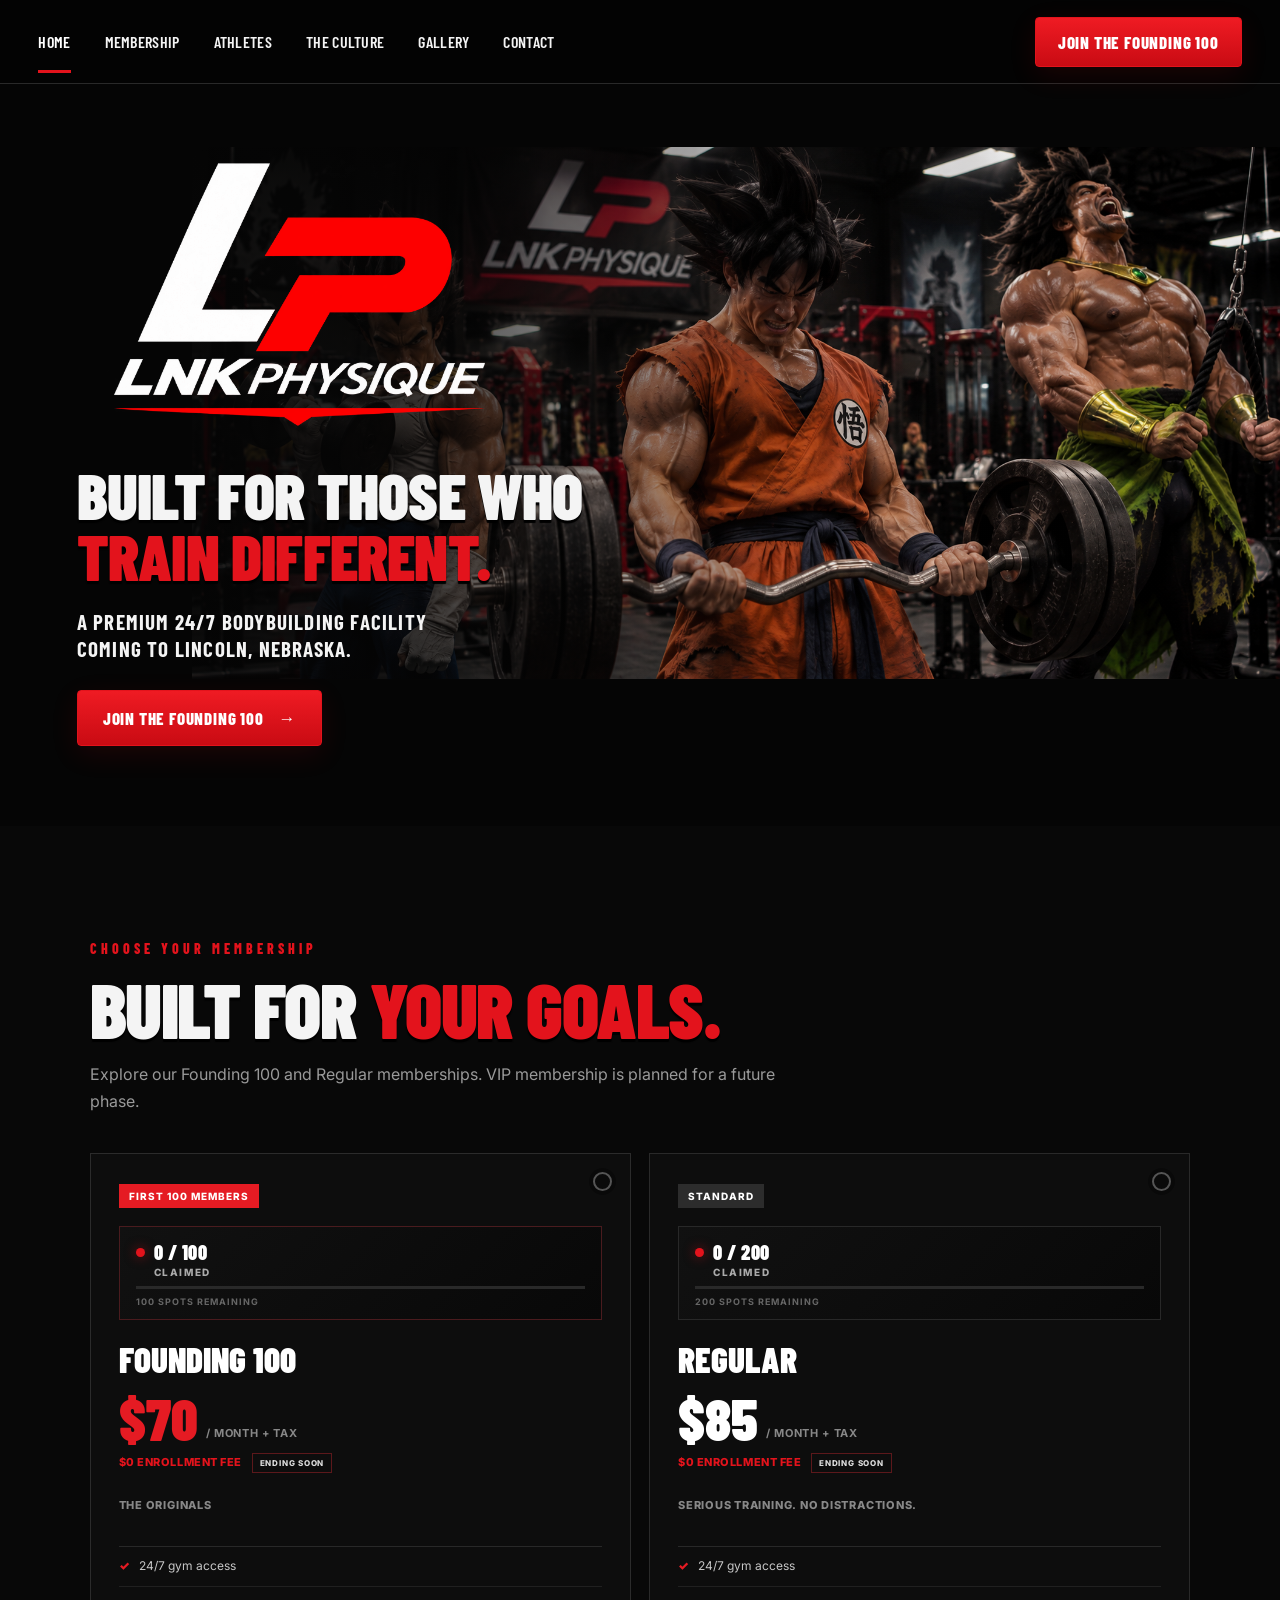
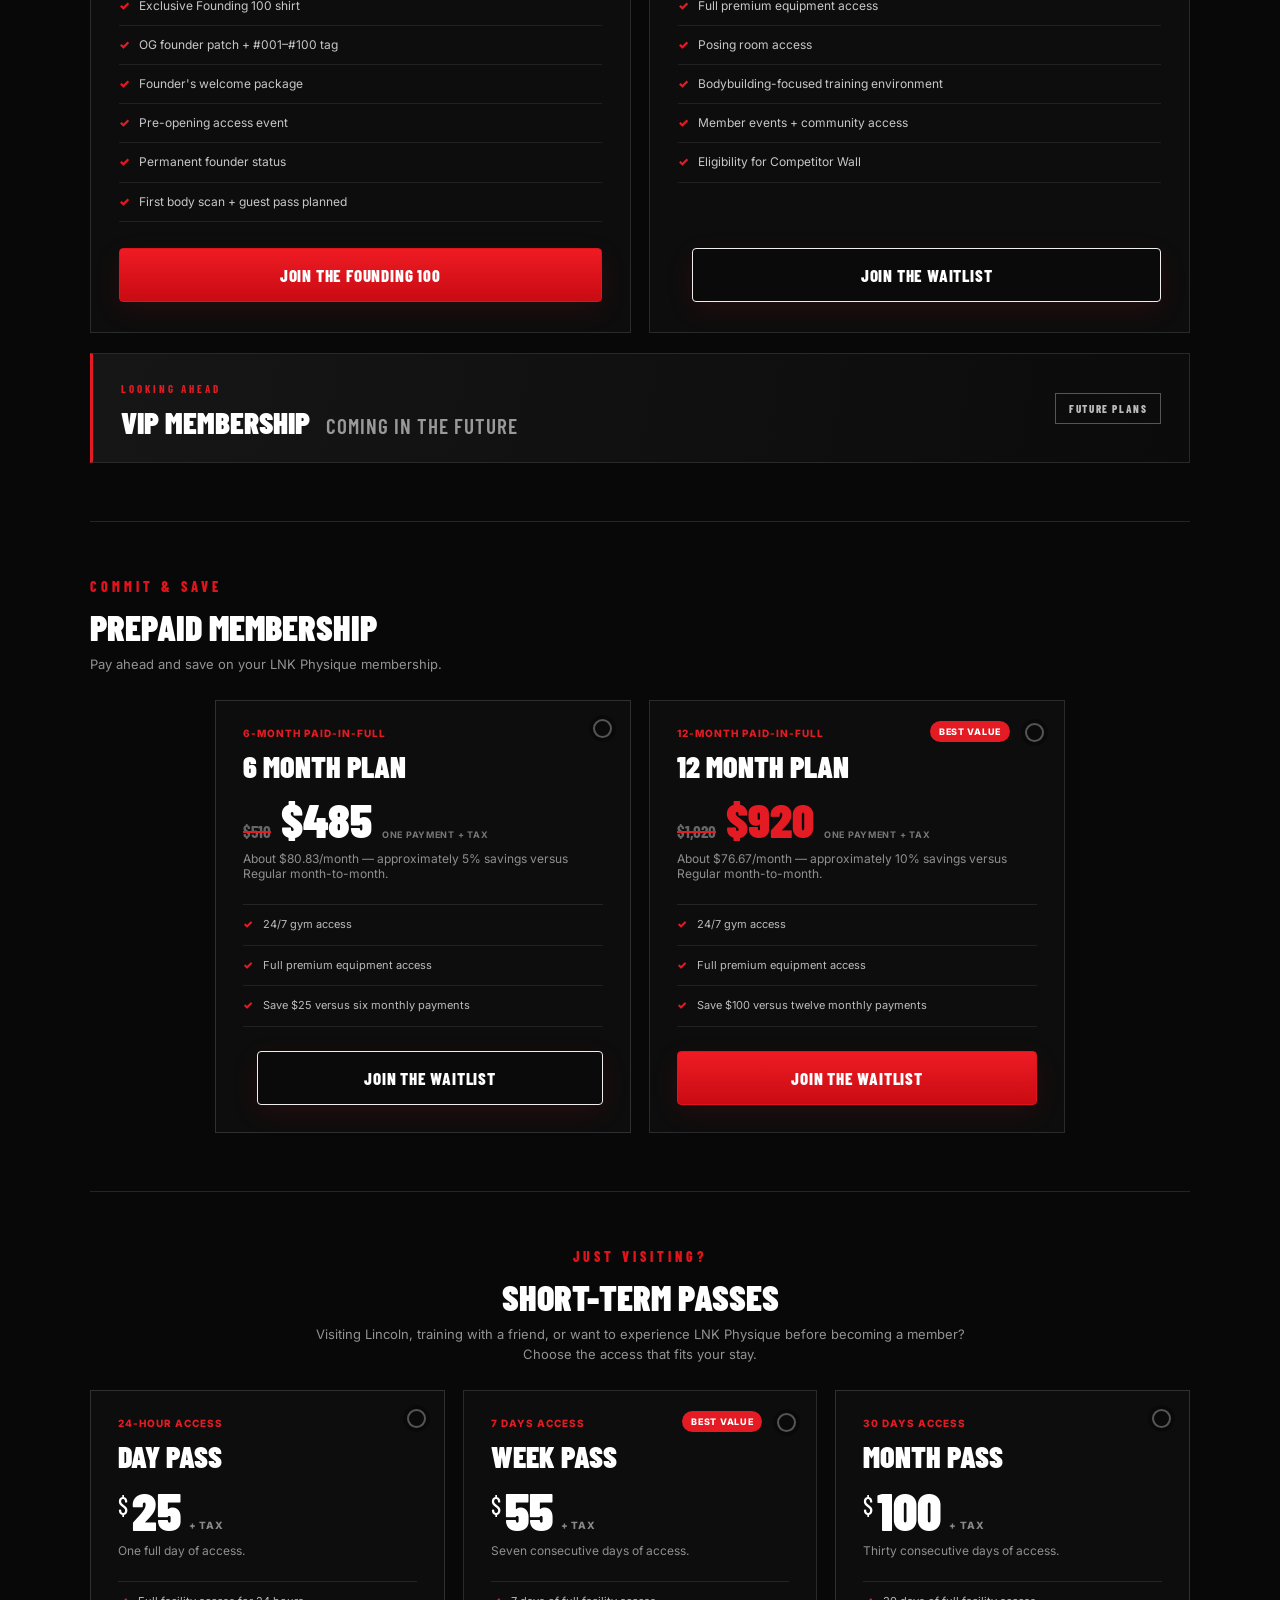
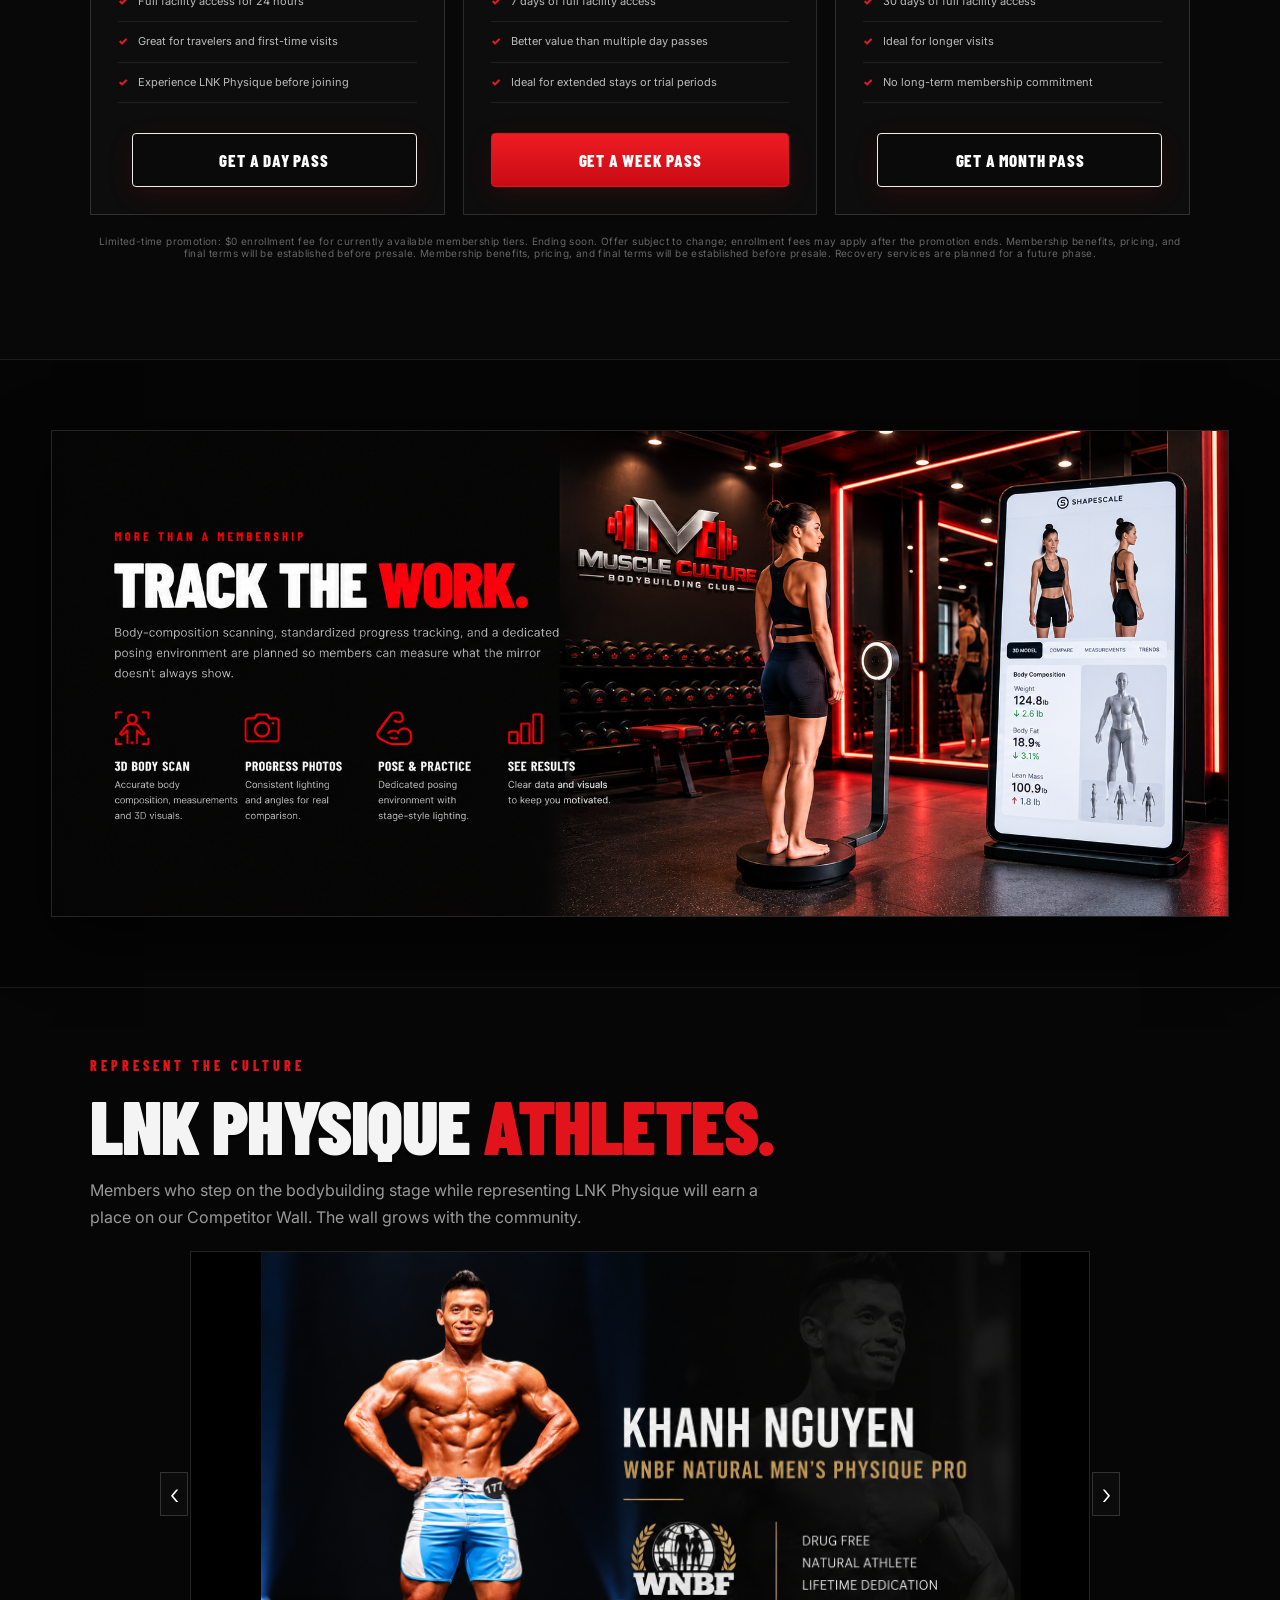
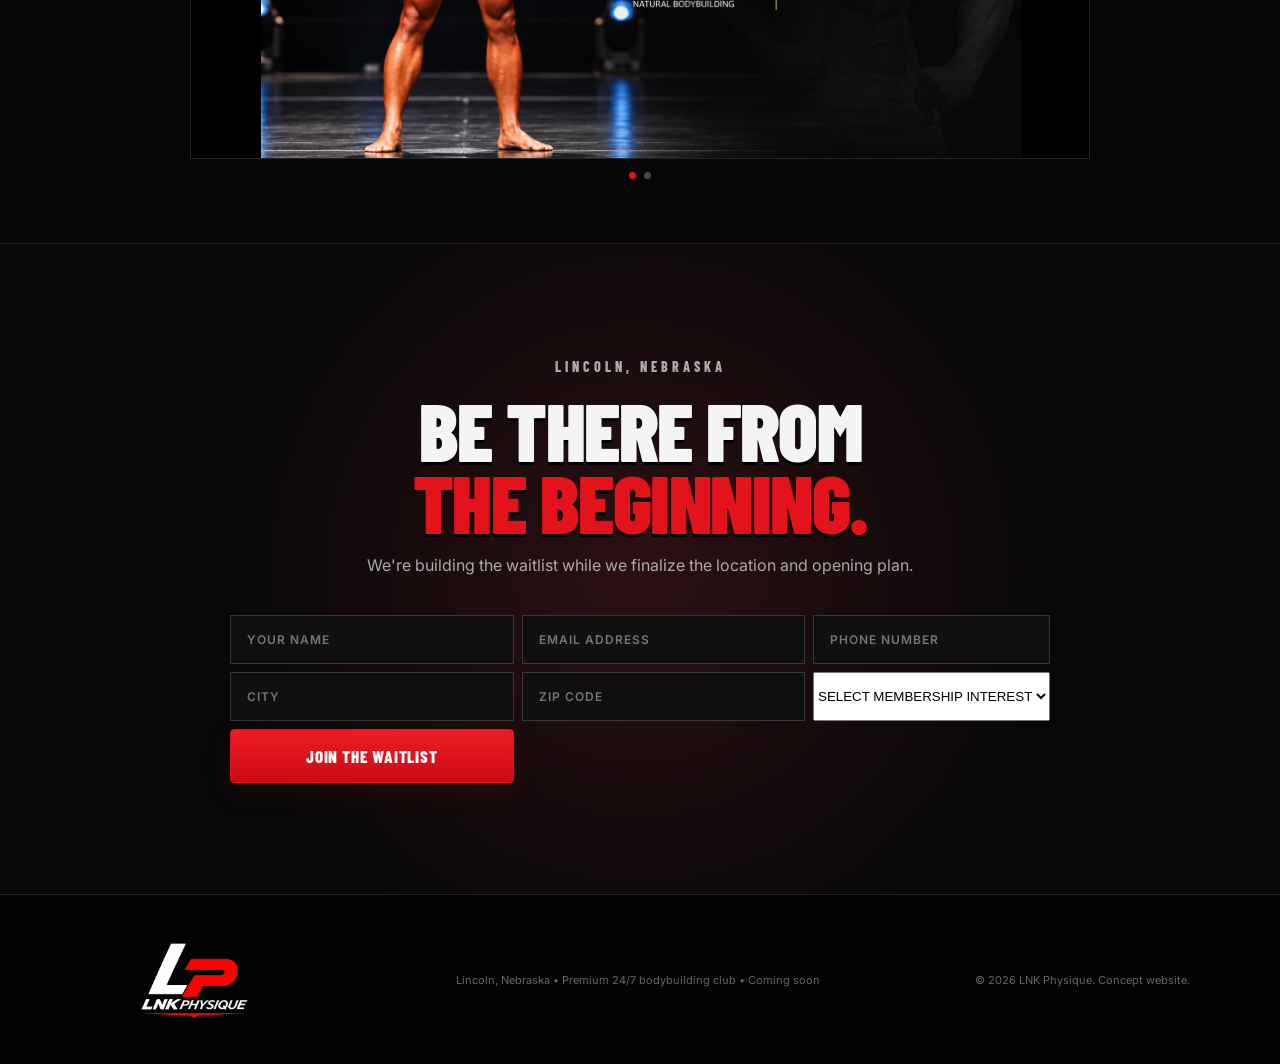
==== commit 40546f1d: "Require phone, city and ZIP on membership waitlist form" ====
--- a/index.html
+++ b/index.html
@@ -182,6 +182,9 @@
   <form id="waitlist">
     <input type="text" name="name" placeholder="YOUR NAME" required>
     <input type="email" name="email" placeholder="EMAIL ADDRESS" required>
+    <input type="tel" name="phone" placeholder="PHONE NUMBER" autocomplete="tel" inputmode="tel" minlength="7" required aria-label="Phone number">
+    <input type="text" name="city" placeholder="CITY" autocomplete="address-level2" required aria-label="City">
+    <input type="text" name="zip" placeholder="ZIP CODE" autocomplete="postal-code" inputmode="numeric" pattern="[0-9]{5}(-[0-9]{4})?" title="Enter a 5-digit ZIP code (or ZIP+4)" required aria-label="ZIP code">
     <select id="membership-interest" name="membership_interest" required aria-label="Membership interest">
       <option value="">SELECT MEMBERSHIP INTEREST</option>
       <option value="Founding 100">FOUNDING 100 — $70/MONTH</option>
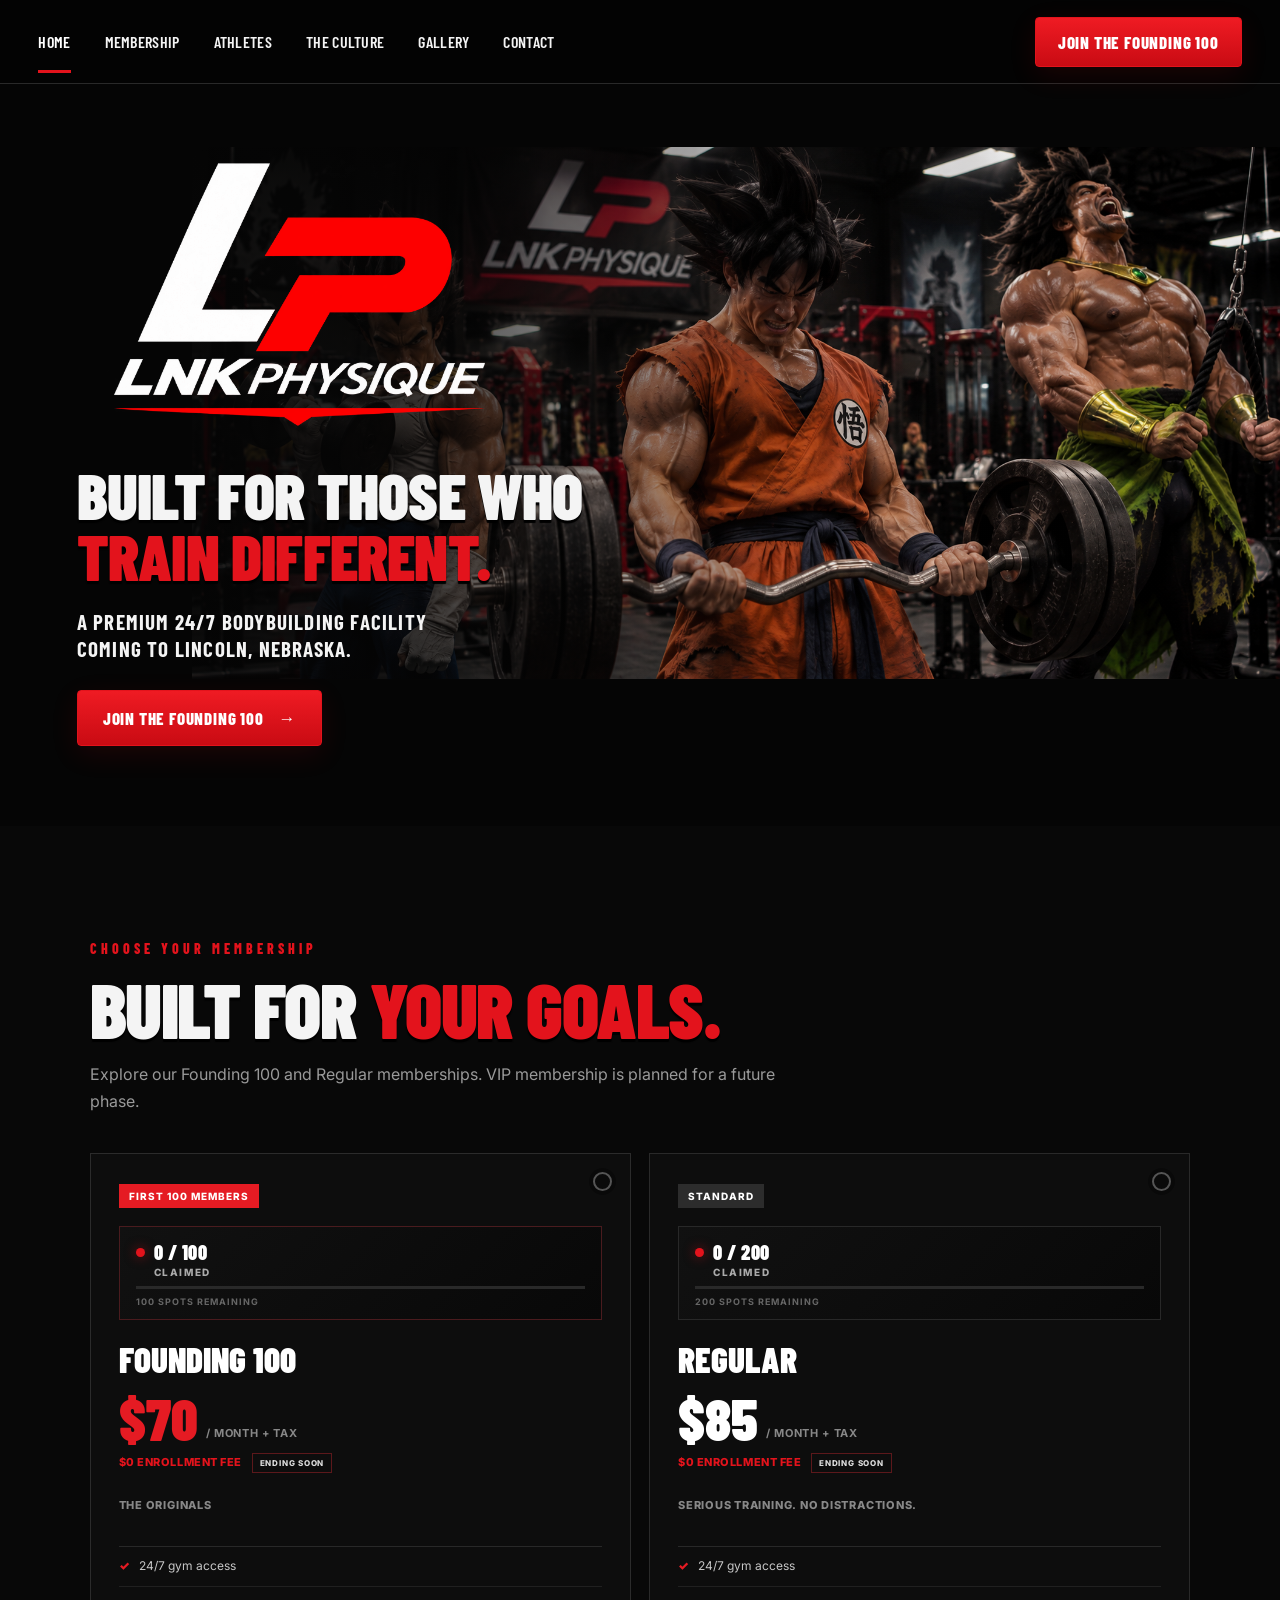
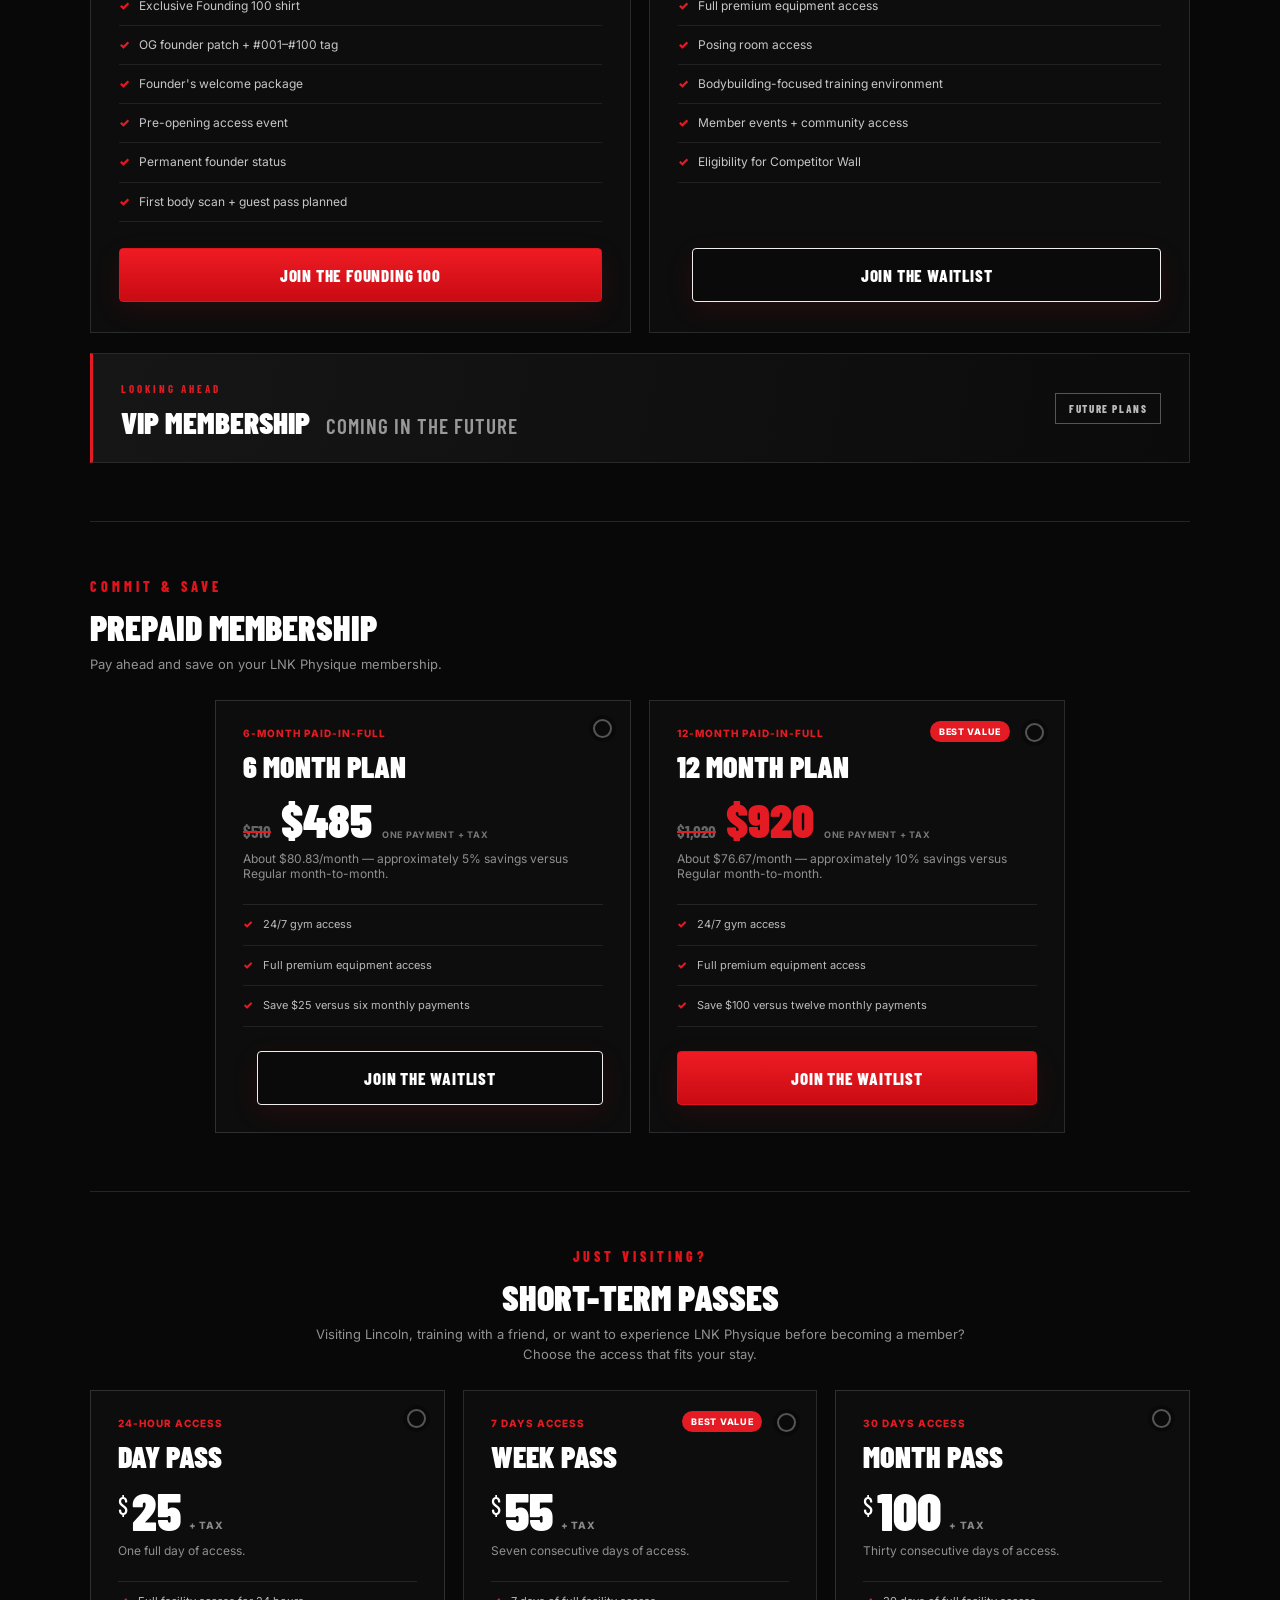
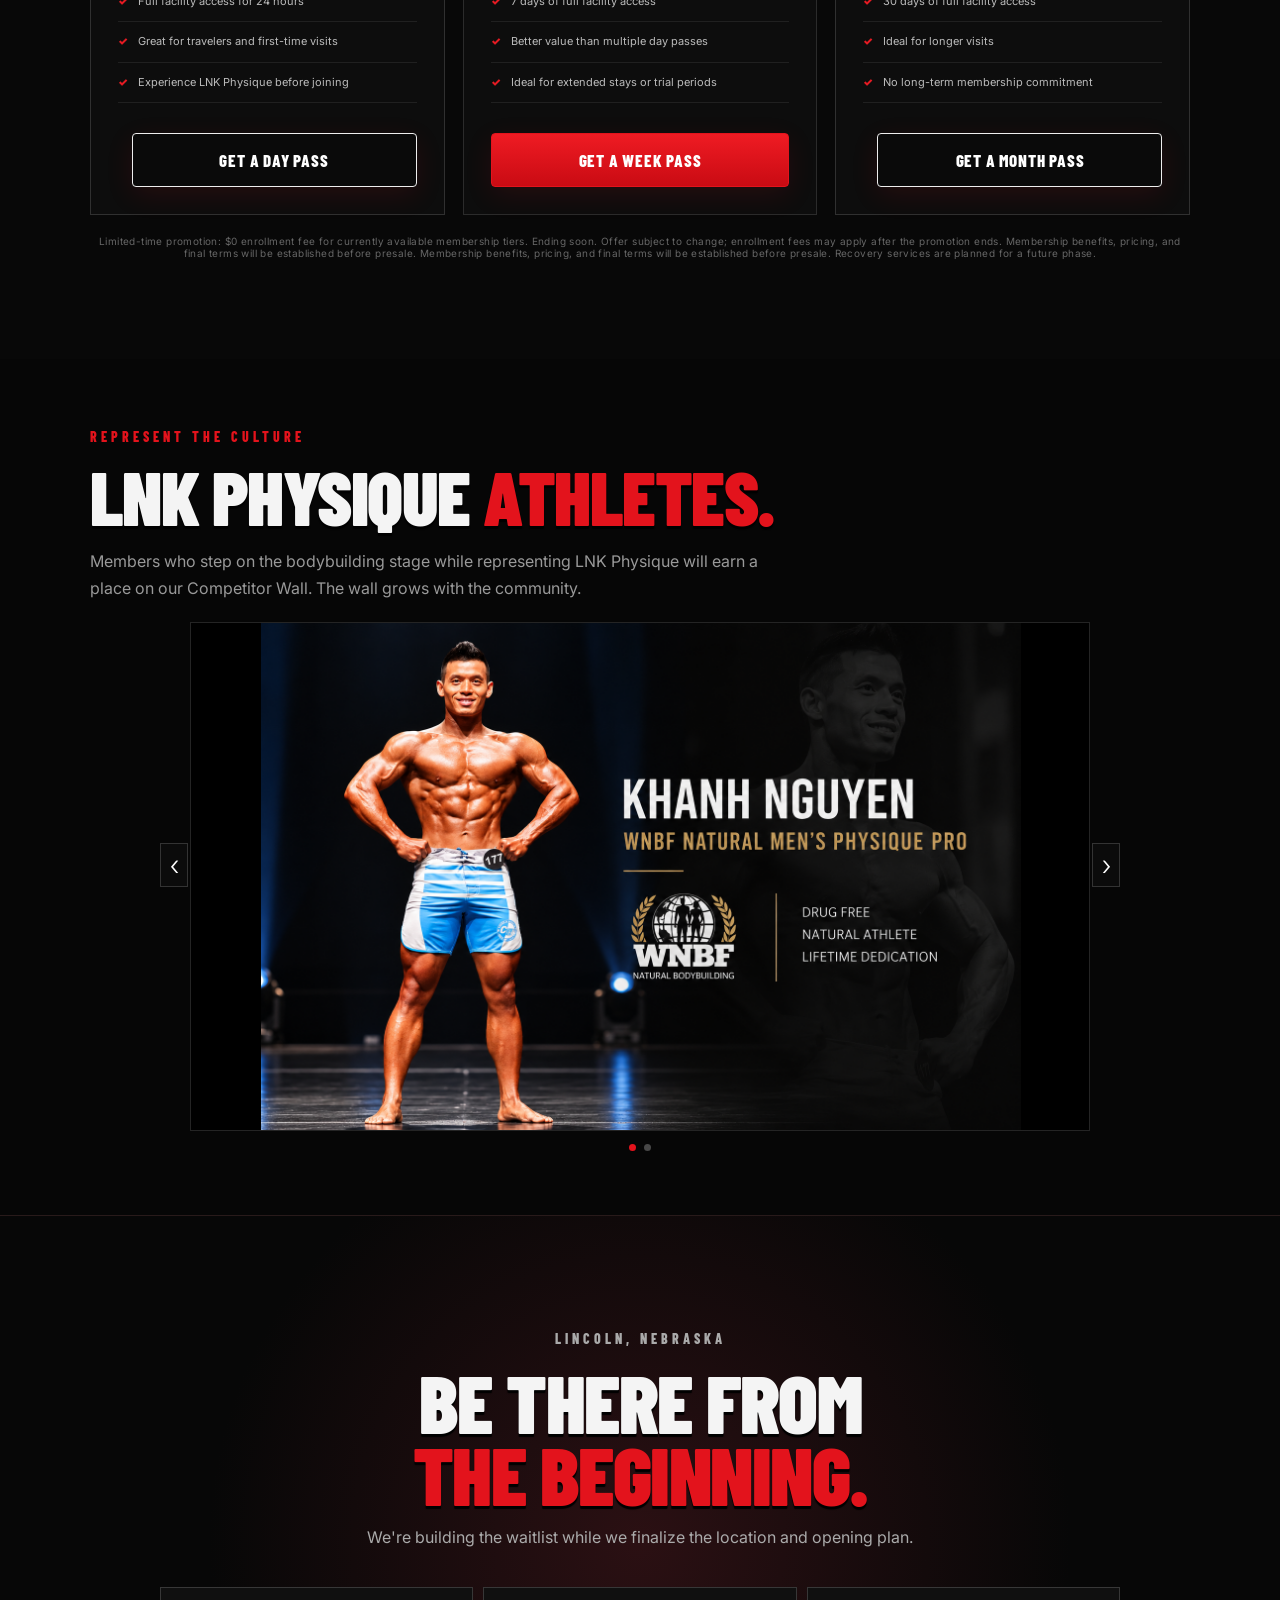
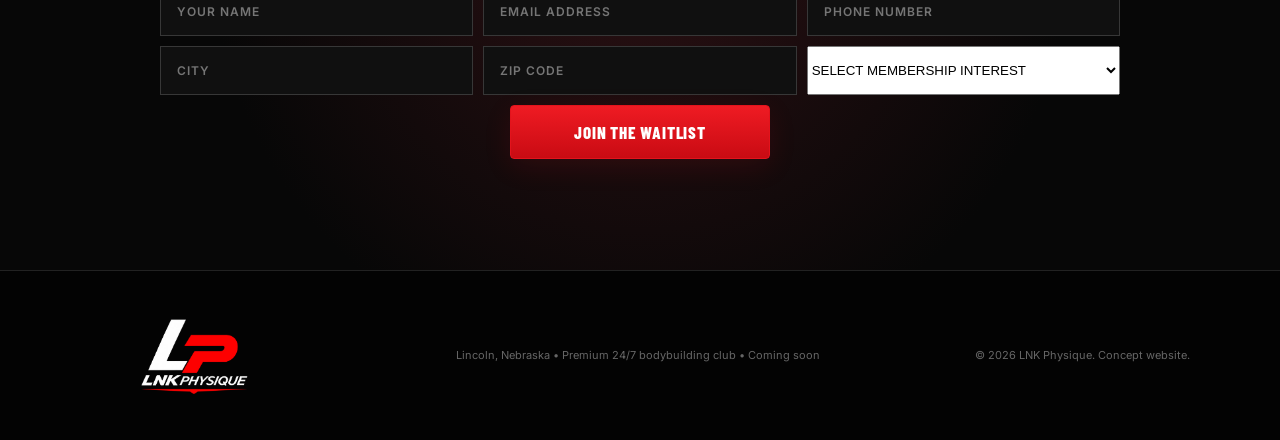
==== commit 3d44d2be: "Remove progress station promotional section from homepage" ====
--- a/index.html
+++ b/index.html
@@ -151,10 +151,6 @@
   </div>
 
   <p class="membership-disclaimer">Limited-time promotion: $0 enrollment fee for currently available membership tiers. Ending soon. Offer subject to change; enrollment fees may apply after the promotion ends. Membership benefits, pricing, and final terms will be established before presale. Membership benefits, pricing, and final terms will be established before presale. Recovery services are planned for a future phase.</p>
-</section>
-
-<section class="progress-showcase" aria-label="LNK Physique Progress Station">
-  <img src="progress-station.png" alt="LNK Physique Progress Station concept featuring 3D body scanning, progress photos, posing practice, and results tracking">
 </section>
 
 <section id="athletes" class="athletes section athlete-feature-section">
--- a/styles.css
+++ b/styles.css
@@ -543,3 +543,10 @@
     background-position:center center,right center!important;
   }
 }
+
+/* Waitlist: balanced required contact fields across desktop and mobile. */
+.cta #waitlist{max-width:960px;grid-template-columns:repeat(3,minmax(0,1fr));gap:10px}
+.cta #waitlist input,.cta #waitlist select{min-width:0;width:100%;box-sizing:border-box}
+.cta #waitlist button{grid-column:1/-1;justify-self:center;min-width:260px}
+@media(max-width:700px){.cta #waitlist{grid-template-columns:1fr 1fr}.cta #waitlist select{grid-column:1/-1}}
+@media(max-width:520px){.cta #waitlist{grid-template-columns:1fr}.cta #waitlist select{grid-column:auto}.cta #waitlist button{width:100%;min-width:0}}
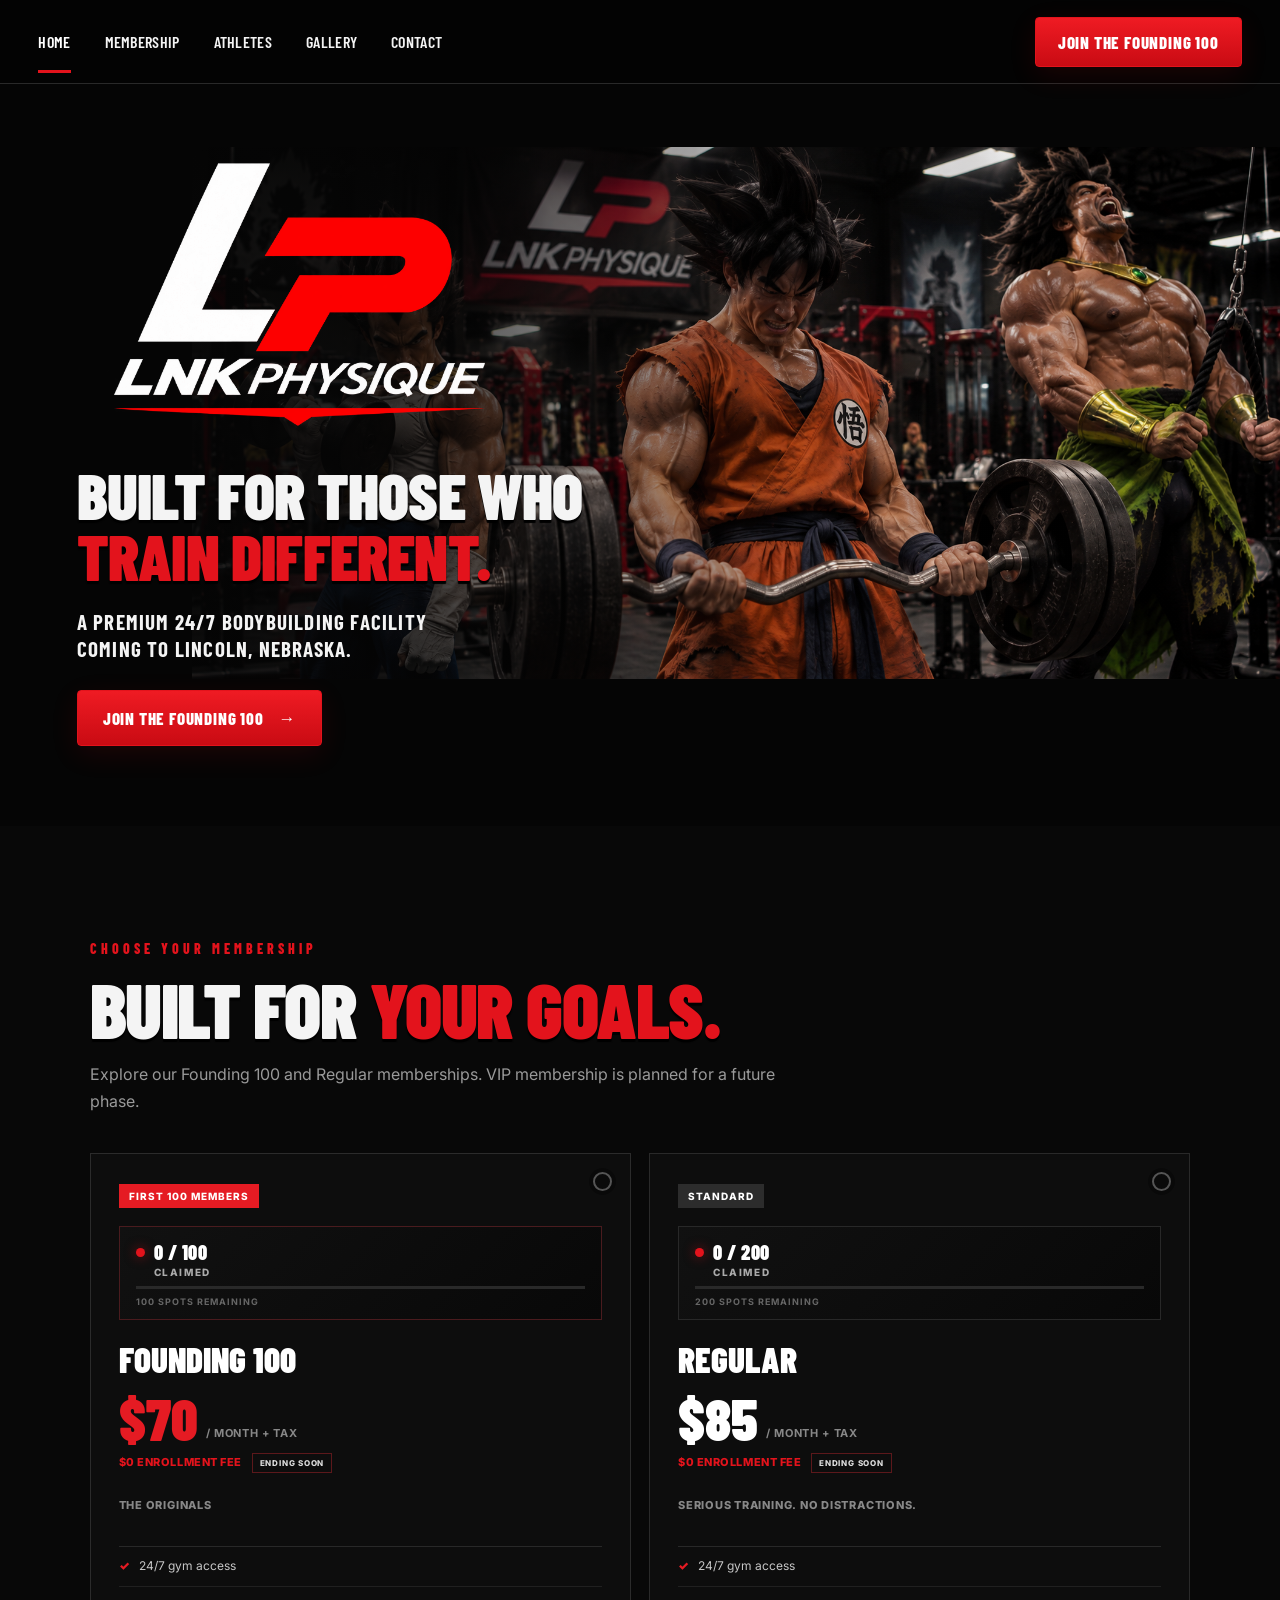
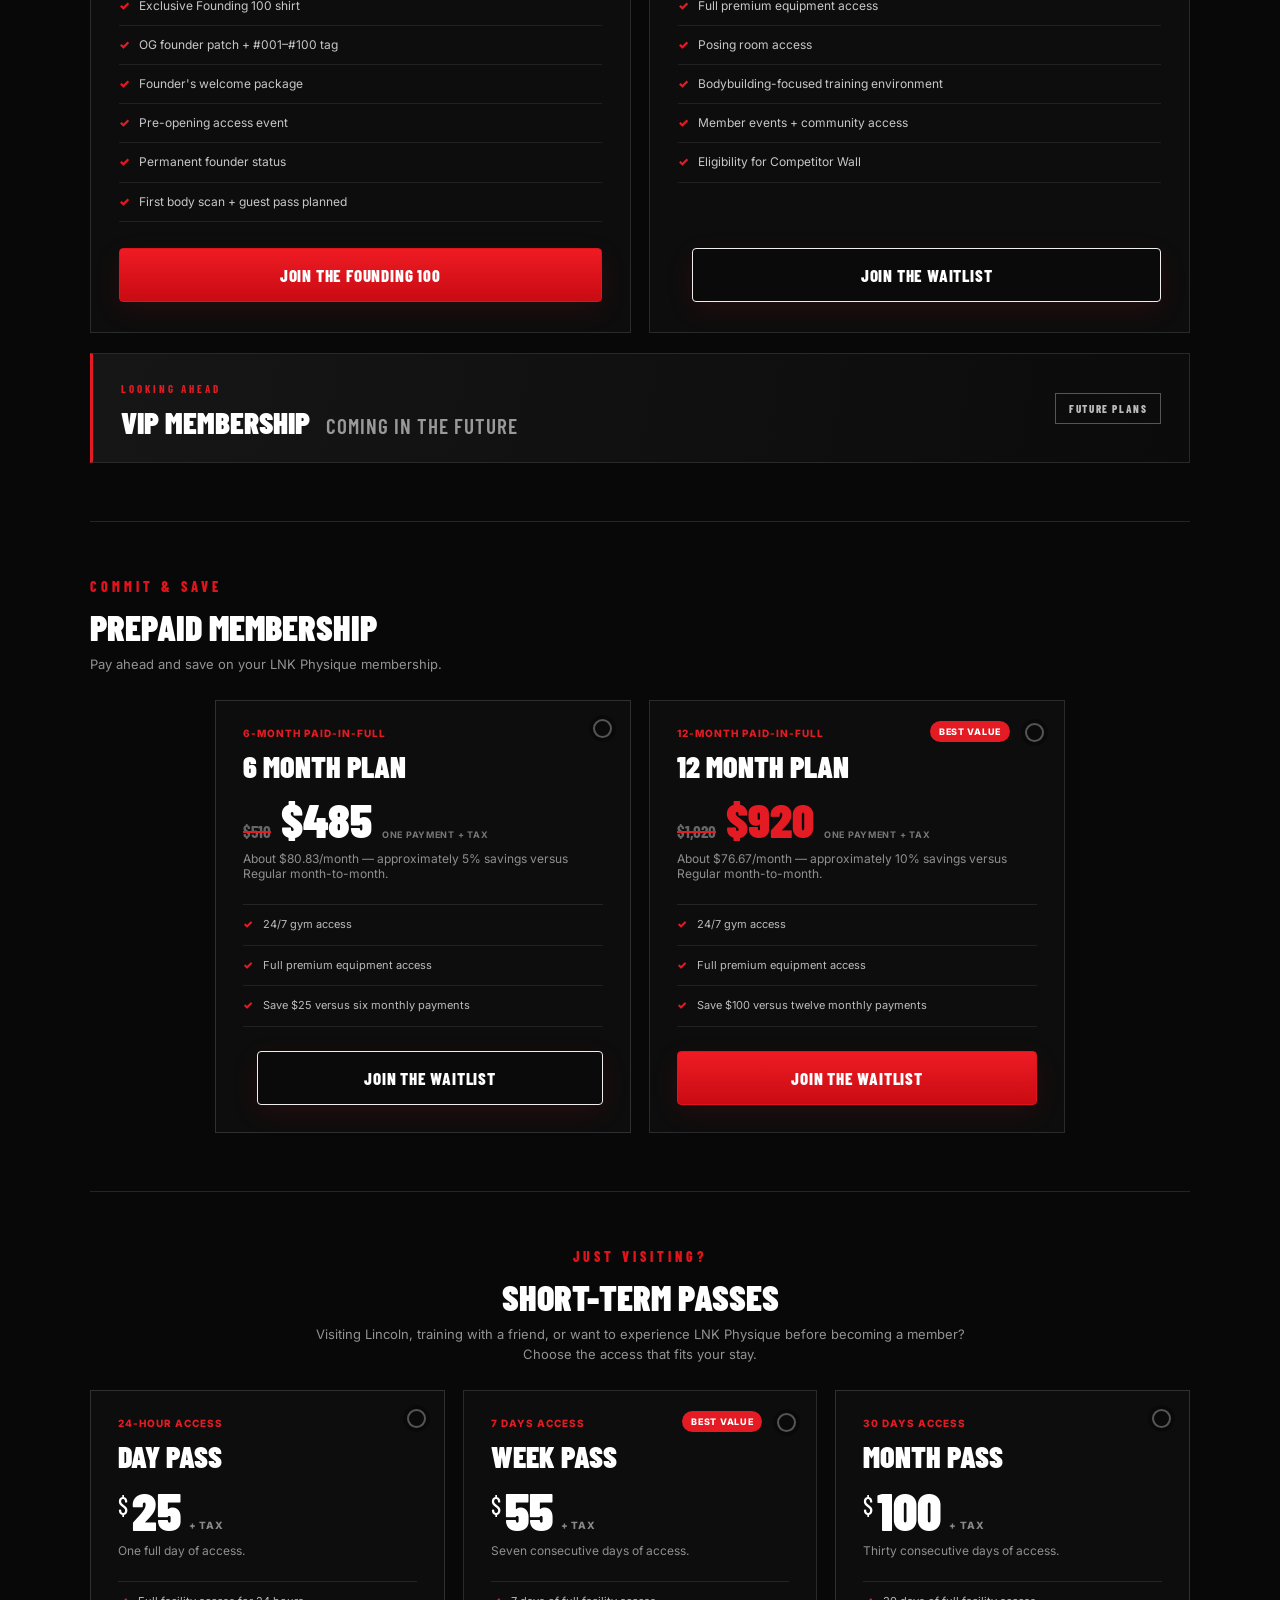
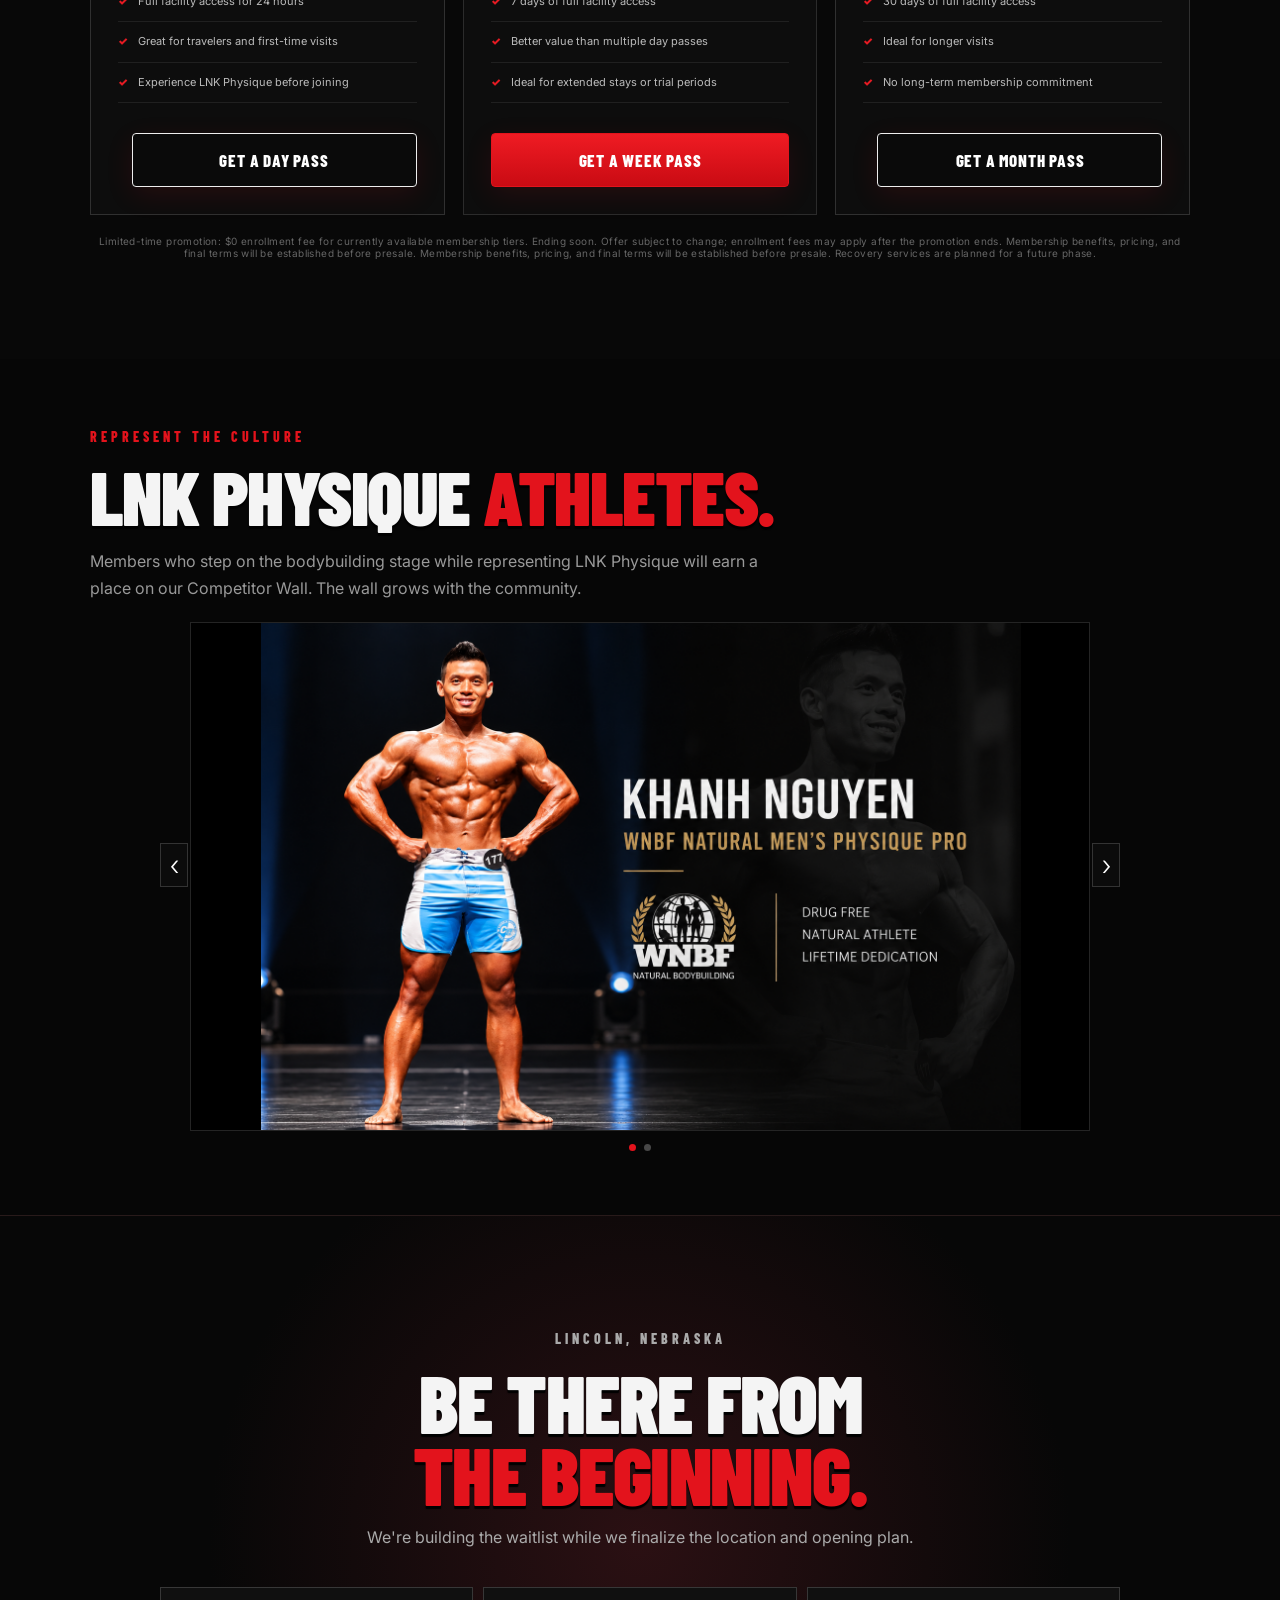
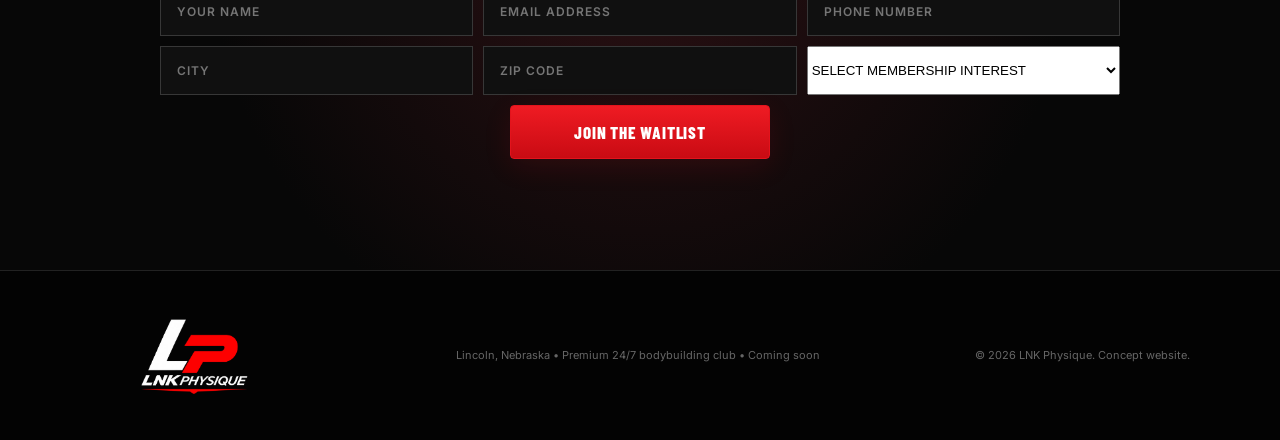
==== commit 8e73a064: "Remove Culture tab from website navigation" ====
--- a/index.html
+++ b/index.html
@@ -14,11 +14,11 @@
 <svg xmlns="http://www.w3.org/2000/svg" width="0" height="0" aria-hidden="true" focusable="false" style="position:absolute;overflow:hidden"><defs><filter id="lnk-logo-colors" color-interpolation-filters="sRGB"><feColorMatrix type="matrix" values="0 0 0 0 1  -2 0 0 0 1  -2 0 0 0 1  0 0 0 1 0"/></filter></defs></svg>
 <header class="nav">
 
-  <nav><a class="active" href="index.html#top">HOME</a><a href="index.html#founders">MEMBERSHIP</a><a href="index.html#athletes">ATHLETES</a><a href="culture.html">THE CULTURE</a><a href="gallery.html">GALLERY</a><a href="index.html#contact">CONTACT</a></nav>
+  <nav><a class="active" href="index.html#top">HOME</a><a href="index.html#founders">MEMBERSHIP</a><a href="index.html#athletes">ATHLETES</a><a href="gallery.html">GALLERY</a><a href="index.html#contact">CONTACT</a></nav>
   <a class="btn btn-nav" href="#founders">JOIN THE FOUNDING 100</a>
   <button class="mobile-menu-toggle" type="button" aria-label="Open navigation menu" aria-expanded="false" aria-controls="mobile-navigation"><span></span><span></span><span></span></button>
 </header>
-  <div class="mobile-nav" id="mobile-navigation" aria-hidden="true"><a href="index.html#top">HOME</a><a href="index.html#founders">MEMBERSHIP</a><a href="index.html#athletes">ATHLETES</a><a href="culture.html">THE CULTURE</a><a href="gallery.html">GALLERY</a><a href="index.html#contact">CONTACT</a><a class="mobile-nav-cta" href="index.html#founders">JOIN THE FOUNDING 100</a></div>
+  <div class="mobile-nav" id="mobile-navigation" aria-hidden="true"><a href="index.html#top">HOME</a><a href="index.html#founders">MEMBERSHIP</a><a href="index.html#athletes">ATHLETES</a><a href="gallery.html">GALLERY</a><a href="index.html#contact">CONTACT</a><a class="mobile-nav-cta" href="index.html#founders">JOIN THE FOUNDING 100</a></div>
 
 
 <main id="top">
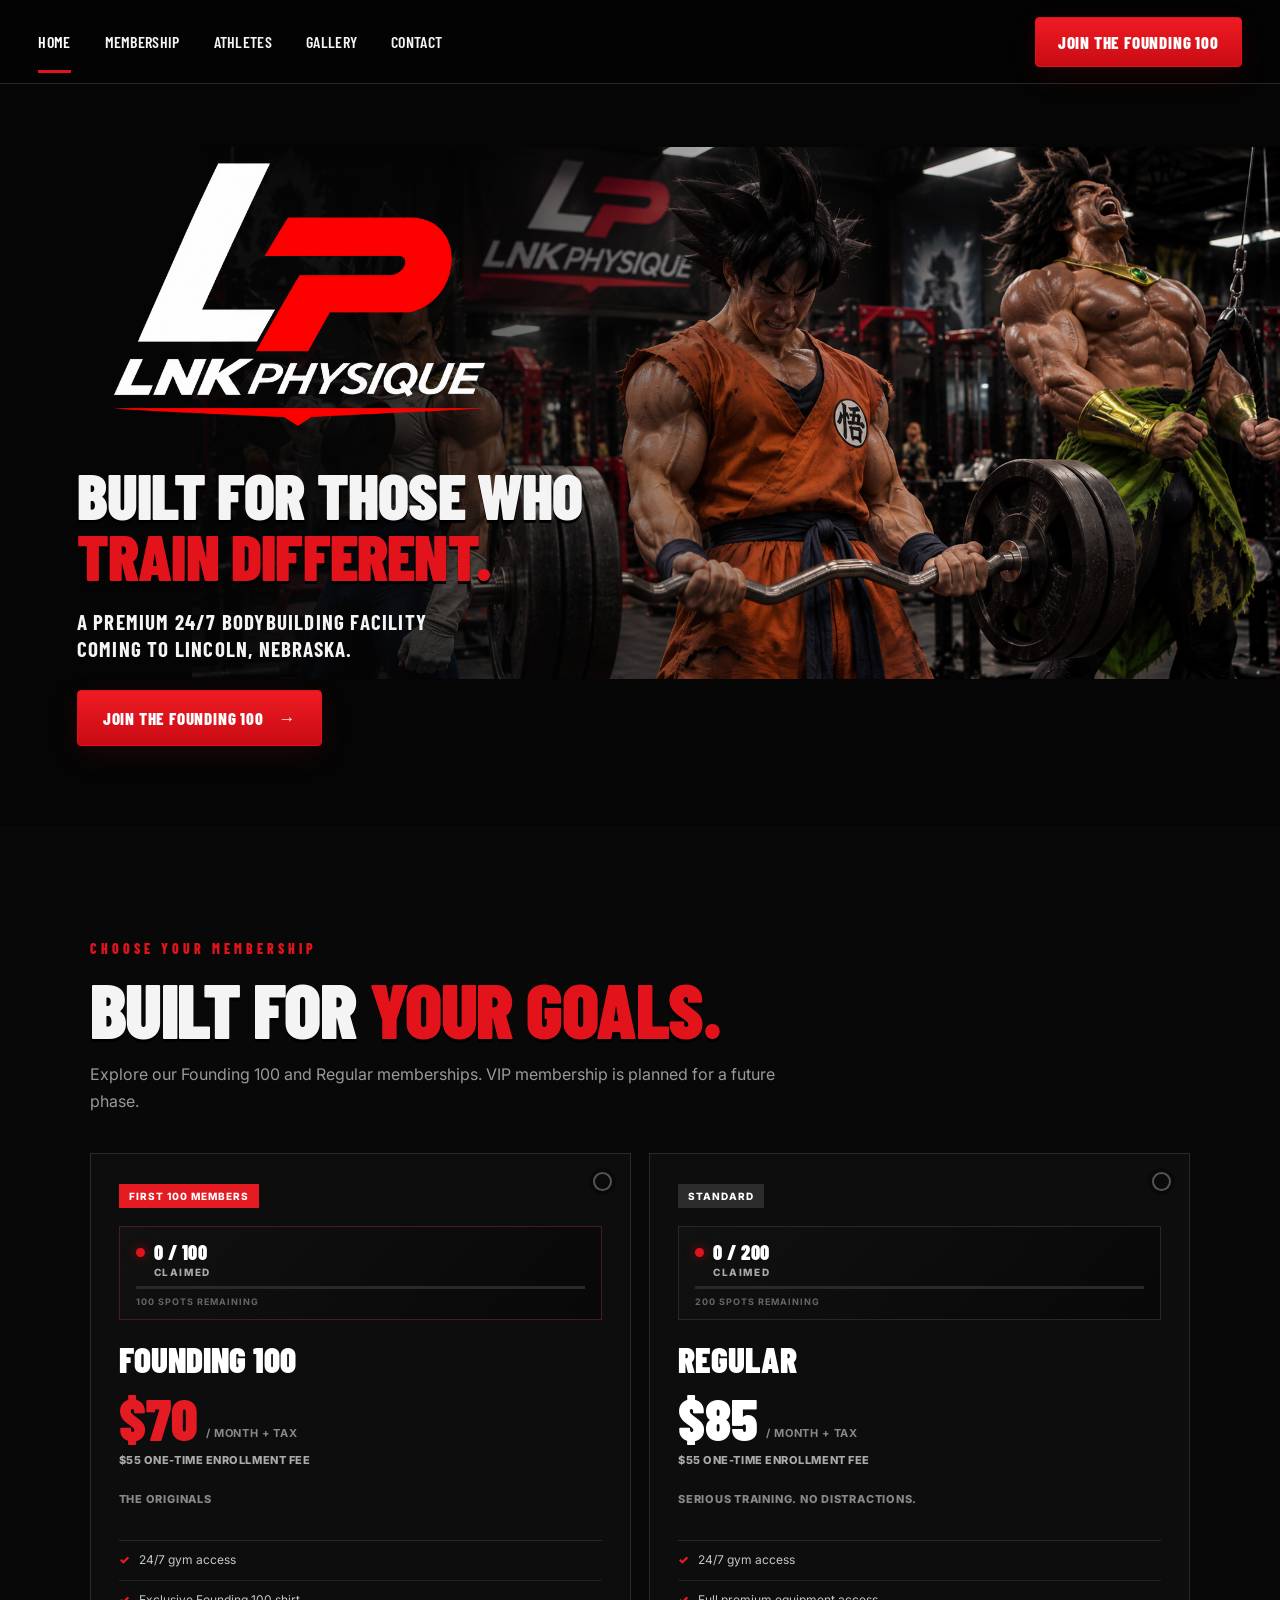
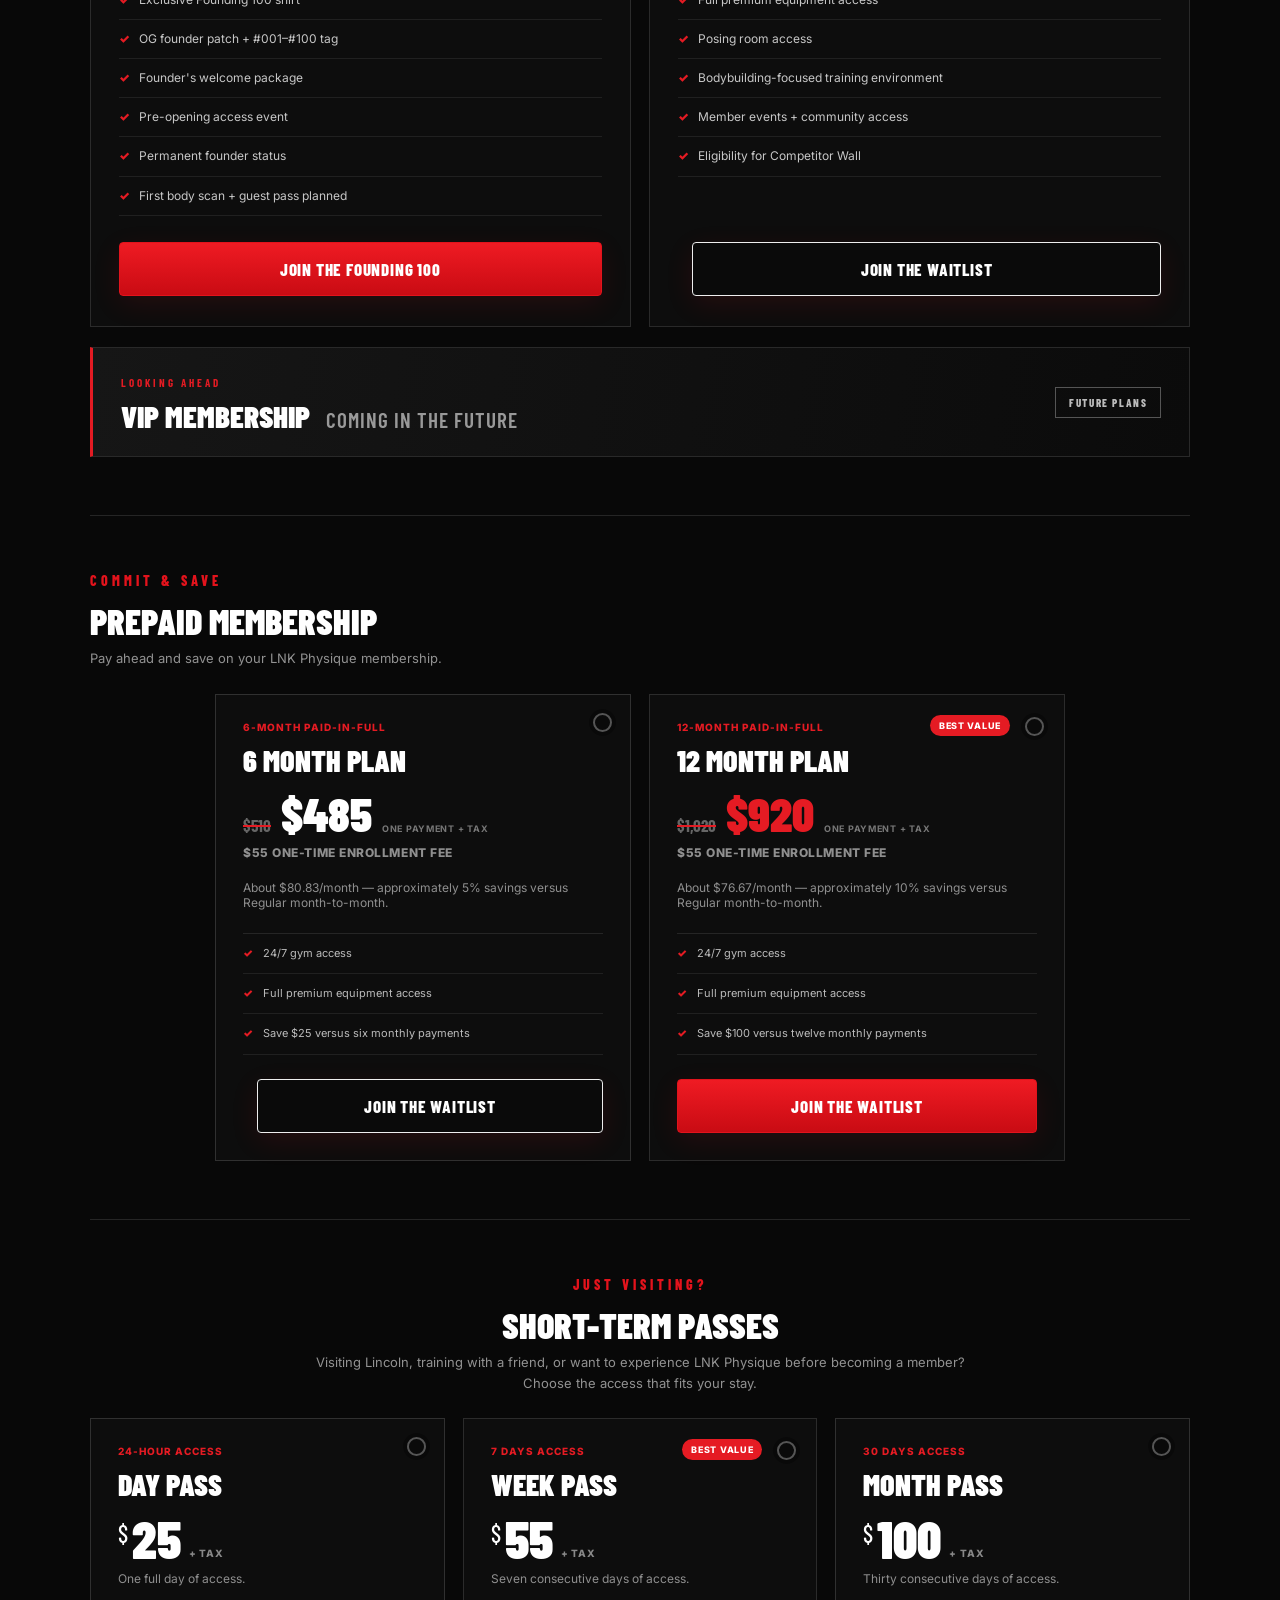
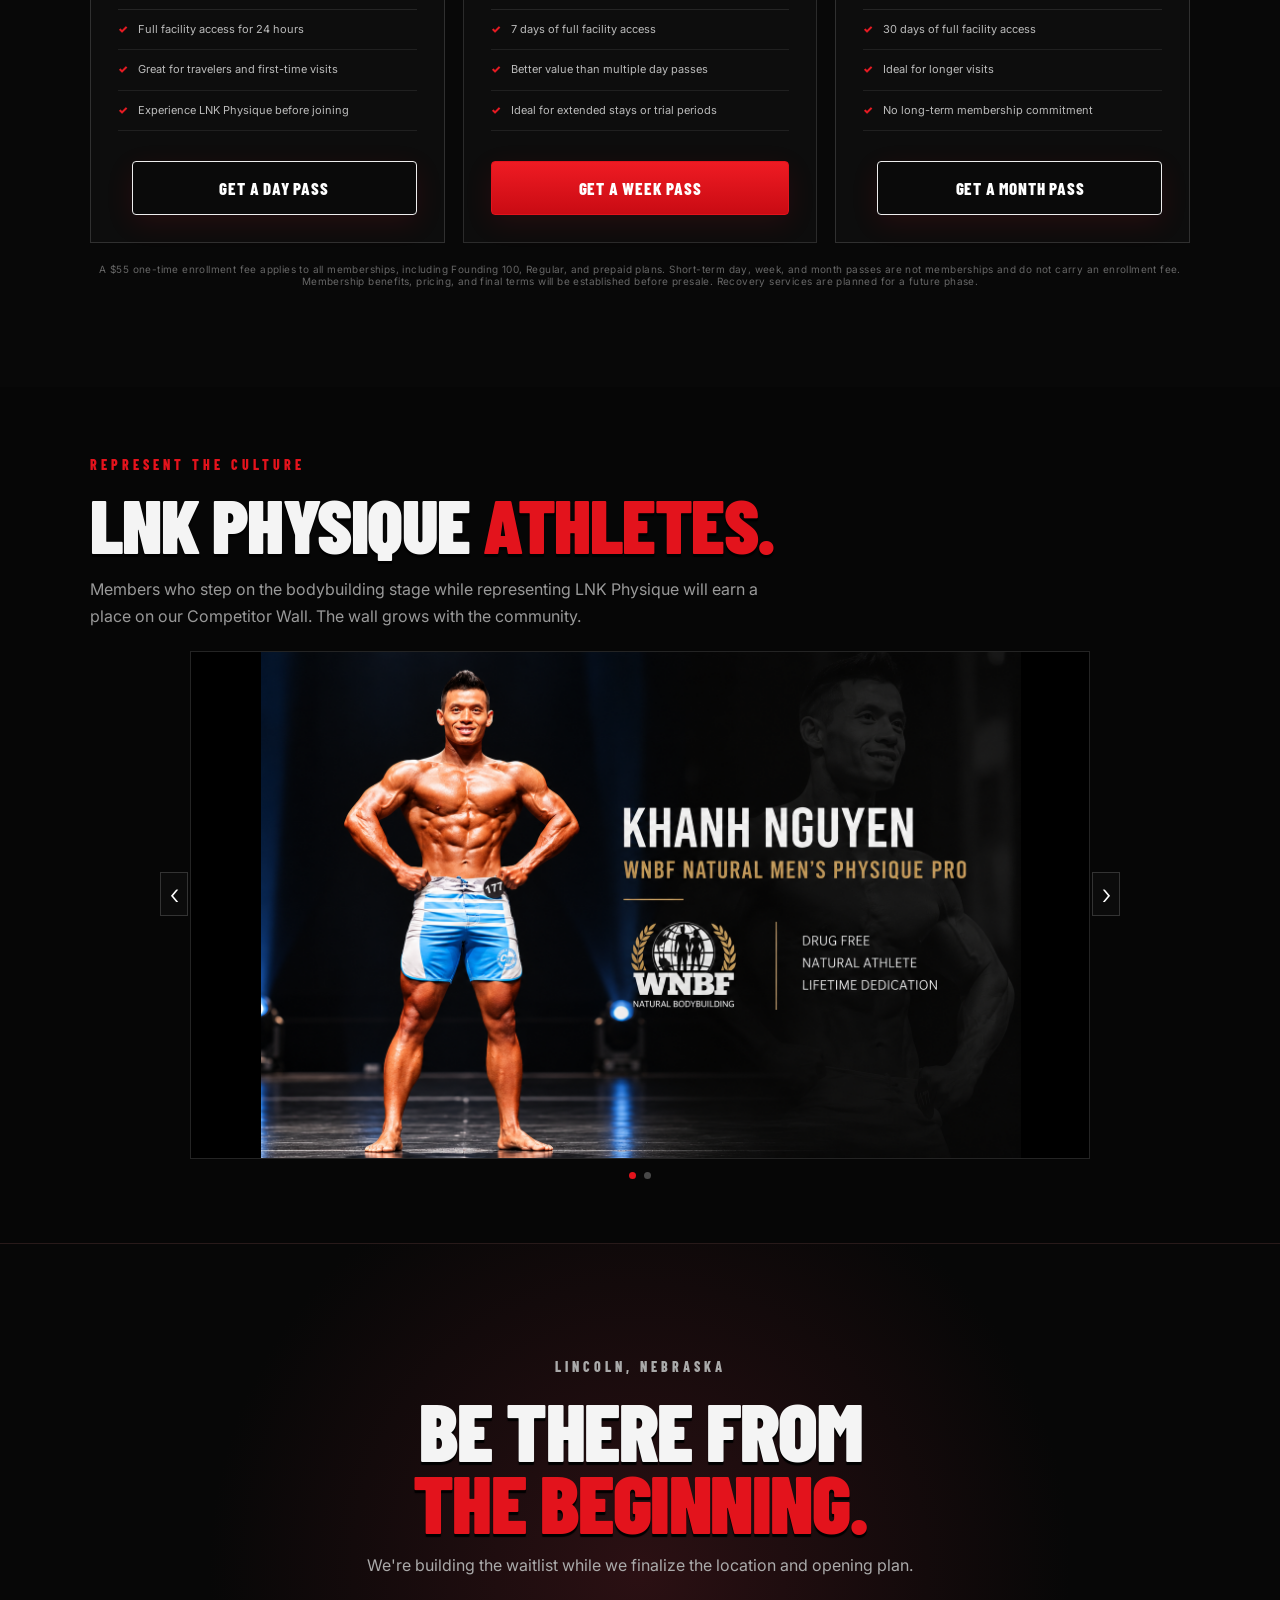
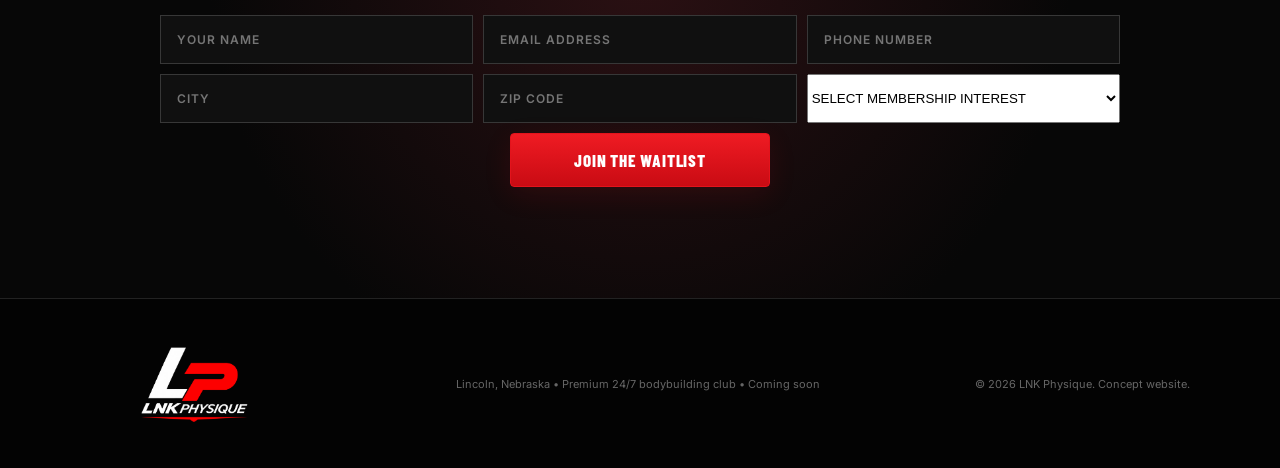
==== commit 24f55a73: "Set $55 enrollment fee for all membership plans" ====
--- a/index.html
+++ b/index.html
@@ -47,7 +47,7 @@
       <div class="capacity-meter"><div class="capacity-count"><span class="capacity-dot"></span><strong>0 / 100</strong></div><span class="capacity-label">CLAIMED</span><div class="capacity-track"><i style="width:0%"></i></div><small>100 SPOTS REMAINING</small></div>
       <h3>FOUNDING 100</h3>
       <div class="tier-price"><strong>$70</strong><span>/ MONTH + TAX</span></div>
-      <p class="enrollment-fee founder-waiver">$0 ENROLLMENT FEE <span>ENDING SOON</span></p>
+      <p class="enrollment-fee">$55 ONE-TIME ENROLLMENT FEE</p>
       <p class="tier-sub">THE ORIGINALS</p>
       <div class="tier-benefits">
         <p>24/7 gym access</p>
@@ -67,7 +67,7 @@
       <div class="capacity-meter"><div class="capacity-count"><span class="capacity-dot"></span><strong>0 / 200</strong></div><span class="capacity-label">CLAIMED</span><div class="capacity-track"><i style="width:0%"></i></div><small>200 SPOTS REMAINING</small></div>
       <h3>REGULAR</h3>
       <div class="tier-price"><strong>$85</strong><span>/ MONTH + TAX</span></div>
-      <p class="enrollment-fee founder-waiver">$0 ENROLLMENT FEE <span>ENDING SOON</span></p>
+      <p class="enrollment-fee">$55 ONE-TIME ENROLLMENT FEE</p>
       <p class="tier-sub">SERIOUS TRAINING. NO DISTRACTIONS.</p>
       <div class="tier-benefits">
         <p>24/7 gym access</p>
@@ -98,7 +98,7 @@
       <article class="prepaid-card selectable-option" data-plan="6 Month Plan">
         <span class="plan-kicker">6-MONTH PAID-IN-FULL</span>
         <h4>6 MONTH PLAN</h4>
-        <div class="prepaid-price"><span class="was-price">$510</span><strong>$485</strong><small>ONE PAYMENT + TAX</small></div>
+        <div class="prepaid-price"><span class="was-price">$510</span><strong>$485</strong><small>ONE PAYMENT + TAX</small></div><p class="enrollment-fee">$55 ONE-TIME ENROLLMENT FEE</p>
         <p>About $80.83/month — approximately 5% savings versus Regular month-to-month.</p>
         <div class="mini-benefits"><p>24/7 gym access</p><p>Full premium equipment access</p><p>Save $25 versus six monthly payments</p></div>
         <a class="btn btn-ghost plan-cta" href="#contact" data-plan="6 Month Plan">JOIN THE WAITLIST</a>
@@ -107,7 +107,7 @@
         <span class="best-value">BEST VALUE</span>
         <span class="plan-kicker">12-MONTH PAID-IN-FULL</span>
         <h4>12 MONTH PLAN</h4>
-        <div class="prepaid-price"><span class="was-price">$1,020</span><strong>$920</strong><small>ONE PAYMENT + TAX</small></div>
+        <div class="prepaid-price"><span class="was-price">$1,020</span><strong>$920</strong><small>ONE PAYMENT + TAX</small></div><p class="enrollment-fee">$55 ONE-TIME ENROLLMENT FEE</p>
         <p>About $76.67/month — approximately 10% savings versus Regular month-to-month.</p>
         <div class="mini-benefits"><p>24/7 gym access</p><p>Full premium equipment access</p><p>Save $100 versus twelve monthly payments</p></div>
         <a class="btn plan-cta" href="#contact" data-plan="12 Month Plan">JOIN THE WAITLIST</a>
@@ -150,7 +150,7 @@
     </div>
   </div>
 
-  <p class="membership-disclaimer">Limited-time promotion: $0 enrollment fee for currently available membership tiers. Ending soon. Offer subject to change; enrollment fees may apply after the promotion ends. Membership benefits, pricing, and final terms will be established before presale. Membership benefits, pricing, and final terms will be established before presale. Recovery services are planned for a future phase.</p>
+  <p class="membership-disclaimer">A $55 one-time enrollment fee applies to all memberships, including Founding 100, Regular, and prepaid plans. Short-term day, week, and month passes are not memberships and do not carry an enrollment fee. Membership benefits, pricing, and final terms will be established before presale. Recovery services are planned for a future phase.</p>
 </section>
 
 <section id="athletes" class="athletes section athlete-feature-section">
